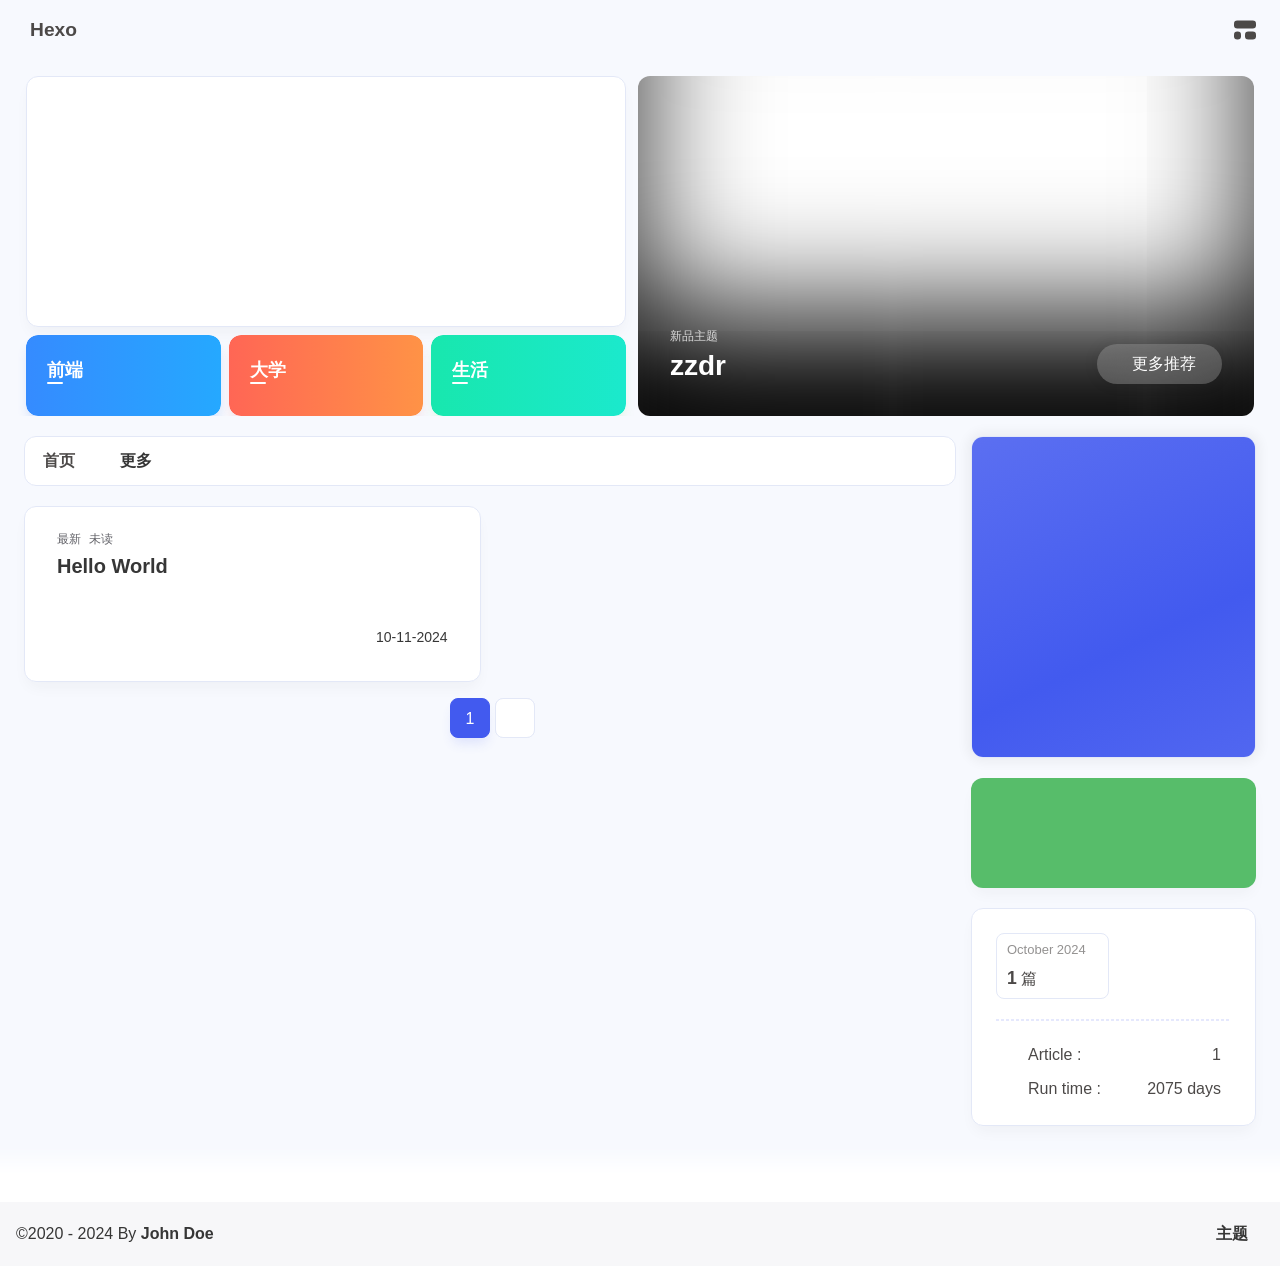
==== index.html @ f468b27a "Site updated: 2024-10-12 18:04:53" ====
<!DOCTYPE html><html lang="en" data-theme="light"><head><meta charset="UTF-8"><meta http-equiv="X-UA-Compatible" content="IE=edge"><meta name="viewport" content="width=device-width, initial-scale=1.0, user-scalable=no"><title>Hexo</title><meta name="author" content="John Doe"><meta name="copyright" content="John Doe"><meta name="format-detection" content="telephone=no"><meta name="theme-color" content="#f7f9fe"><meta name="mobile-web-app-capable" content="yes"><meta name="apple-touch-fullscreen" content="yes"><meta name="apple-mobile-web-app-title" content="Hexo"><meta name="application-name" content="Hexo"><meta name="apple-mobile-web-app-capable" content="yes"><meta name="apple-mobile-web-app-status-bar-style" content="#f7f9fe"><meta property="og:type" content="website"><meta property="og:title" content="Hexo"><meta property="og:url" content="http://example.com/index.html"><meta property="og:site_name" content="Hexo"><meta property="og:description"><meta property="og:locale" content="en"><meta property="og:image" content="https://bu.dusays.com/2023/04/27/64496e511b09c.jpg"><meta property="article:author" content="John Doe"><meta property="article:tag"><meta name="twitter:card" content="summary"><meta name="twitter:image" content="https://bu.dusays.com/2023/04/27/64496e511b09c.jpg"><meta name="description"><link rel="shortcut icon" href="/favicon.ico"><link rel="canonical" href="http://example.com/"><link rel="preconnect" href="//cdn.cbd.int"/><meta name="google-site-verification" content="xxx"/><meta name="baidu-site-verification" content="code-xxx"/><meta name="msvalidate.01" content="xxx"/><link rel="stylesheet" href="/css/index.css"><link rel="stylesheet" href="https://cdn.cbd.int/node-snackbar@0.1.16/dist/snackbar.min.css" media="print" onload="this.media='all'"><link rel="stylesheet" href="https://cdn.cbd.int/@fancyapps/ui@5.0.28/dist/fancybox/fancybox.css" media="print" onload="this.media='all'"><script>const GLOBAL_CONFIG = {
  linkPageTop: undefined,
  peoplecanvas: {"enable":true,"img":"https://upload-bbs.miyoushe.com/upload/2024/07/27/125766904/ba62475f396df9de3316a08ed9e65d86_5680958632268053399..png"},
  postHeadAiDescription: {"enable":true,"gptName":"AnZhiYu","mode":"local","switchBtn":false,"btnLink":"https://afdian.net/item/886a79d4db6711eda42a52540025c377","randomNum":3,"basicWordCount":1000,"key":"xxxx","Referer":"https://xx.xx/"},
  diytitle: {"enable":true,"leaveTitle":"w(ﾟДﾟ)w 不要走！再看看嘛！","backTitle":"♪(^∇^*)欢迎肥来！"},
  LA51: undefined,
  greetingBox: undefined,
  twikooEnvId: '',
  commentBarrageConfig:undefined,
  music_page_default: "nav_music",
  root: '/',
  preloader: {"source":3},
  friends_vue_info: undefined,
  navMusic: true,
  mainTone: undefined,
  authorStatus: undefined,
  algolia: undefined,
  localSearch: undefined,
  translate: {"defaultEncoding":2,"translateDelay":0,"msgToTraditionalChinese":"繁","msgToSimplifiedChinese":"简","rightMenuMsgToTraditionalChinese":"转为繁体","rightMenuMsgToSimplifiedChinese":"转为简体"},
  noticeOutdate: undefined,
  highlight: {"plugin":"highlight.js","highlightCopy":true,"highlightLang":true,"highlightHeightLimit":330},
  copy: {
    success: 'Copy successfully',
    error: 'Copy error',
    noSupport: 'The browser does not support'
  },
  relativeDate: {
    homepage: false,
    simplehomepage: true,
    post: false
  },
  runtime: 'days',
  date_suffix: {
    just: 'Just',
    min: 'minutes ago',
    hour: 'hours ago',
    day: 'days ago',
    month: 'months ago'
  },
  copyright: {"copy":true,"copyrightEbable":false,"limitCount":50,"languages":{"author":"Author: John Doe","link":"Link: ","source":"Source: Hexo","info":"Copyright is owned by the author. For commercial reprints, please contact the author for authorization. For non-commercial reprints, please indicate the source.","copySuccess":"Copy success, copy and reprint please mark the address of this article"}},
  lightbox: 'fancybox',
  Snackbar: {"chs_to_cht":"Traditional Chinese Activated Manually","cht_to_chs":"Simplified Chinese Activated Manually","day_to_night":"Dark Mode Activated Manually","night_to_day":"Light Mode Activated Manually","bgLight":"#425AEF","bgDark":"#1f1f1f","position":"top-center"},
  source: {
    justifiedGallery: {
      js: 'https://cdn.cbd.int/flickr-justified-gallery@2.1.2/dist/fjGallery.min.js',
      css: 'https://cdn.cbd.int/flickr-justified-gallery@2.1.2/dist/fjGallery.css'
    }
  },
  isPhotoFigcaption: false,
  islazyload: true,
  isAnchor: false,
  shortcutKey: undefined,
  autoDarkmode: true
}</script><script id="config-diff">var GLOBAL_CONFIG_SITE = {
  configTitle: 'Hexo',
  title: 'Hexo',
  postAI: '',
  pageFillDescription: '',
  isPost: false,
  isHome: true,
  isHighlightShrink: false,
  isToc: false,
  postUpdate: '2024-10-12 17:48:31',
  postMainColor: '',
}</script><noscript><style type="text/css">
  #nav {
    opacity: 1
  }
  .justified-gallery img {
    opacity: 1
  }

  #recent-posts time,
  #post-meta time {
    display: inline !important
  }
</style></noscript><script>(win=>{
      win.saveToLocal = {
        set: (key, value, ttl) => {
          if (ttl === 0) return
          const now = Date.now()
          const expiry = now + ttl * 86400000
          const item = {
            value,
            expiry
          }
          localStorage.setItem(key, JSON.stringify(item))
        },
      
        get: key => {
          const itemStr = localStorage.getItem(key)
      
          if (!itemStr) {
            return undefined
          }
          const item = JSON.parse(itemStr)
          const now = Date.now()
      
          if (now > item.expiry) {
            localStorage.removeItem(key)
            return undefined
          }
          return item.value
        }
      }
    
      win.getScript = (url, attr = {}) => new Promise((resolve, reject) => {
        const script = document.createElement('script')
        script.src = url
        script.async = true
        script.onerror = reject
        script.onload = script.onreadystatechange = function() {
          const loadState = this.readyState
          if (loadState && loadState !== 'loaded' && loadState !== 'complete') return
          script.onload = script.onreadystatechange = null
          resolve()
        }

        Object.keys(attr).forEach(key => {
          script.setAttribute(key, attr[key])
        })

        document.head.appendChild(script)
      })
    
      win.getCSS = (url, id = false) => new Promise((resolve, reject) => {
        const link = document.createElement('link')
        link.rel = 'stylesheet'
        link.href = url
        if (id) link.id = id
        link.onerror = reject
        link.onload = link.onreadystatechange = function() {
          const loadState = this.readyState
          if (loadState && loadState !== 'loaded' && loadState !== 'complete') return
          link.onload = link.onreadystatechange = null
          resolve()
        }
        document.head.appendChild(link)
      })
    
      win.activateDarkMode = () => {
        document.documentElement.setAttribute('data-theme', 'dark')
        if (document.querySelector('meta[name="theme-color"]') !== null) {
          document.querySelector('meta[name="theme-color"]').setAttribute('content', '#18171d')
        }
      }
      win.activateLightMode = () => {
        document.documentElement.setAttribute('data-theme', 'light')
        if (document.querySelector('meta[name="theme-color"]') !== null) {
          document.querySelector('meta[name="theme-color"]').setAttribute('content', '#f7f9fe')
        }
      }
      const t = saveToLocal.get('theme')
    
          const isDarkMode = window.matchMedia('(prefers-color-scheme: dark)').matches
          const isLightMode = window.matchMedia('(prefers-color-scheme: light)').matches
          const isNotSpecified = window.matchMedia('(prefers-color-scheme: no-preference)').matches
          const hasNoSupport = !isDarkMode && !isLightMode && !isNotSpecified

          if (t === undefined) {
            if (isLightMode) activateLightMode()
            else if (isDarkMode) activateDarkMode()
            else if (isNotSpecified || hasNoSupport) {
              const now = new Date()
              const hour = now.getHours()
              const isNight = hour <= 6 || hour >= 18
              isNight ? activateDarkMode() : activateLightMode()
            }
            window.matchMedia('(prefers-color-scheme: dark)').addListener(e => {
              if (saveToLocal.get('theme') === undefined) {
                e.matches ? activateDarkMode() : activateLightMode()
              }
            })
          } else if (t === 'light') activateLightMode()
          else activateDarkMode()
        
      const asideStatus = saveToLocal.get('aside-status')
      if (asideStatus !== undefined) {
        if (asideStatus === 'hide') {
          document.documentElement.classList.add('hide-aside')
        } else {
          document.documentElement.classList.remove('hide-aside')
        }
      }
    
      const detectApple = () => {
        if(/iPad|iPhone|iPod|Macintosh/.test(navigator.userAgent)){
          document.documentElement.classList.add('apple')
        }
      }
      detectApple()
    })(window)</script><meta name="generator" content="Hexo 7.3.0"></head><body data-type="anzhiyu"><div id="web_bg"></div><div id="an_music_bg"></div><div id="loading-box" onclick="document.getElementById(&quot;loading-box&quot;).classList.add(&quot;loaded&quot;)"><div class="loading-bg"><img class="loading-img nolazyload" alt="加载头像" src="https://npm.elemecdn.com/anzhiyu-blog-static@1.0.4/img/avatar.jpg"/><div class="loading-image-dot"></div></div></div><script>const preloader = {
  endLoading: () => {
    document.getElementById('loading-box').classList.add("loaded");
  },
  initLoading: () => {
    document.getElementById('loading-box').classList.remove("loaded")
  }
}
window.addEventListener('load',()=> { preloader.endLoading() })
setTimeout(function(){preloader.endLoading();},10000)

if (true) {
  document.addEventListener('pjax:send', () => { preloader.initLoading() })
  document.addEventListener('pjax:complete', () => { preloader.endLoading() })
}</script><link rel="stylesheet" href="https://cdn.cbd.int/anzhiyu-theme-static@1.1.10/progress_bar/progress_bar.css"/><script async="async" src="https://cdn.cbd.int/pace-js@1.2.4/pace.min.js" data-pace-options="{ &quot;restartOnRequestAfter&quot;:false,&quot;eventLag&quot;:false}"></script><div class="page" id="body-wrap"><header class="not-top-img" id="page-header"><nav id="nav"><div id="nav-group"><span id="blog_name"><a id="site-name" href="/" accesskey="h"><div class="title">Hexo</div><i class="anzhiyufont anzhiyu-icon-house-chimney"></i></a></span><div class="mask-name-container"><div id="name-container"><a id="page-name" href="javascript:anzhiyu.scrollToDest(0, 500)">PAGE_NAME</a></div></div><div id="menus"></div><div id="nav-right"><div class="nav-button" id="randomPost_button"><a class="site-page" onclick="toRandomPost()" title="随机前往一个文章" href="javascript:void(0);"><i class="anzhiyufont anzhiyu-icon-dice"></i></a></div><input id="center-console" type="checkbox"/><label class="widget" for="center-console" title="中控台" onclick="anzhiyu.switchConsole();"><i class="left"></i><i class="widget center"></i><i class="widget right"></i></label><div id="console"><div class="console-card-group-reward"><ul class="reward-all console-card"><li class="reward-item"><a href="https://npm.elemecdn.com/anzhiyu-blog@1.1.6/img/post/common/qrcode-weichat.png" target="_blank"><img class="post-qr-code-img" alt="微信" src= "[data-uri]" onerror="this.onerror=null,this.src=&quot;/img/404.jpg&quot;" data-lazy-src="https://npm.elemecdn.com/anzhiyu-blog@1.1.6/img/post/common/qrcode-weichat.png"/></a><div class="post-qr-code-desc">微信</div></li><li class="reward-item"><a href="https://npm.elemecdn.com/anzhiyu-blog@1.1.6/img/post/common/qrcode-alipay.png" target="_blank"><img class="post-qr-code-img" alt="支付宝" src= "[data-uri]" onerror="this.onerror=null,this.src=&quot;/img/404.jpg&quot;" data-lazy-src="https://npm.elemecdn.com/anzhiyu-blog@1.1.6/img/post/common/qrcode-alipay.png"/></a><div class="post-qr-code-desc">支付宝</div></li></ul></div><div class="console-card-group"><div class="console-card-group-left"><div class="console-card" id="card-newest-comments"><div class="card-content"><div class="author-content-item-tips">互动</div><span class="author-content-item-title"> Newest Comments</span></div><div class="aside-list"><span>loading...</span></div></div></div><div class="console-card-group-right"><div class="console-card tags"><div class="card-content"><div class="author-content-item-tips">兴趣点</div><span class="author-content-item-title">寻找你感兴趣的领域</span></div></div><div class="console-card history"><div class="item-headline"><i class="anzhiyufont anzhiyu-icon-box-archiv"></i><span>文章</span></div><div class="card-archives"><div class="item-headline"><i class="anzhiyufont anzhiyu-icon-archive"></i><span>Archives</span></div><ul class="card-archive-list"><li class="card-archive-list-item"><a class="card-archive-list-link" href="/archives/2024/10/"><span class="card-archive-list-date">October 2024</span><div class="card-archive-list-count-group"><span class="card-archive-list-count">1</span><span>篇</span></div></a></li></ul></div><hr/></div></div></div><div class="button-group"><div class="console-btn-item"><a class="darkmode_switchbutton" title="显示模式切换" href="javascript:void(0);"><i class="anzhiyufont anzhiyu-icon-moon"></i></a></div><div class="console-btn-item" id="consoleHideAside" onclick="anzhiyu.hideAsideBtn()" title="边栏显示控制"><a class="asideSwitch"><i class="anzhiyufont anzhiyu-icon-arrows-left-right"></i></a></div><div class="console-btn-item" id="consoleMusic" onclick="anzhiyu.musicToggle()" title="音乐开关"><a class="music-switch"><i class="anzhiyufont anzhiyu-icon-music"></i></a></div></div><div class="console-mask" onclick="anzhiyu.hideConsole()" href="javascript:void(0);"></div></div><div class="nav-button" id="nav-totop"><a class="totopbtn" href="javascript:void(0);"><i class="anzhiyufont anzhiyu-icon-arrow-up"></i><span id="percent" onclick="anzhiyu.scrollToDest(0,500)">0</span></a></div><div id="toggle-menu"><a class="site-page" href="javascript:void(0);" title="切换"><i class="anzhiyufont anzhiyu-icon-bars"></i></a></div></div></div></nav></header><main id="blog-container"><div id="home_top"><div class="swiper_container_card" style="height: auto;width: 100%"><div id="bannerGroup"><div id="random-banner"><canvas id="peoplecanvas"></canvas><a id="random-hover" href="javascript:toRandomPost()"><i class="anzhiyufont anzhiyu-icon-paper-plane"></i><div class="bannerText">随便逛逛<i class="anzhiyufont anzhiyu-icon-arrow-right"></i></div></a></div><div class="categoryGroup"><div class="categoryItem" style="box-shadow:var(--anzhiyu-shadow-blue)"><a class="categoryButton blue" href="/categories/%E5%89%8D%E7%AB%AF%E5%BC%80%E5%8F%91/"><span class="categoryButtonText">前端</span><i class="anzhiyufont anzhiyu-icon-dove"></i></a></div><div class="categoryItem" style="box-shadow:var(--anzhiyu-shadow-red)"><a class="categoryButton red" href="/categories/%E5%A4%A7%E5%AD%A6%E7%94%9F%E6%B6%AF/"><span class="categoryButtonText">大学</span><i class="anzhiyufont anzhiyu-icon-fire"></i></a></div><div class="categoryItem" style="box-shadow:var(--anzhiyu-shadow-green)"><a class="categoryButton green" href="/categories/%E7%94%9F%E6%B4%BB%E6%97%A5%E5%B8%B8/"><span class="categoryButtonText">生活</span><i class="anzhiyufont anzhiyu-icon-book"></i></a></div></div></div><div class="topGroup"><div class="recent-post-item" onclick="pjax.loadUrl(&quot;/2024/10/11/hello-world/&quot;)"><div class="post_cover left_radius"><a href="2024/10/11/hello-world/" title="Hello World"><span class="recent-post-top-text">荐</span><img class="post_bg" onerror="this.onerror=null;this.src='/img/404.jpg'" alt="cover"></a></div><div class="recent-post-info"><a class="article-title" href="2024/10/11/hello-world/" title="Hello World">Hello World</a></div></div><a class="todayCard" id="todayCard" target="_blank" rel="noopener" href="https://docs.anheyu.com/" style="z-index: 1;"><div class="todayCard-info"><div class="todayCard-tips">新品主题</div><div class="todayCard-title">zzdr</div></div><img class="todayCard-cover" src= "[data-uri]" onerror="this.onerror=null,this.src=&quot;/img/404.jpg&quot;" data-lazy-src="https://bu.dusays.com/2023/05/13/645fa3cf90d70.webp" onerror="this.onerror=null;this.src='/img/404.jpg'" alt="封面"><div class="banner-button-group"><div class="banner-button" onclick="event.stopPropagation();event.preventDefault();anzhiyu.hideTodayCard();"><i class="anzhiyufont anzhiyu-icon-arrow-circle-right"></i><span class="banner-button-text">更多推荐</span></div></div></a></div><link rel="stylesheet"></div></div><div class="layout" id="content-inner"><div class="recent-posts" id="recent-posts"><div id="categoryBar"><div class="category-bar" id="category-bar"><div id="catalog-bar"><div id="catalog-list"><div class="catalog-list-item" id="首页"><a href="/">首页</a></div></div><div class="category-bar-next" id="category-bar-next" onclick="anzhiyu.scrollCategoryBarToRight()"><i class="anzhiyufont anzhiyu-icon-angle-double-right"></i></div><a class="catalog-more" href="/categories/">更多</a></div></div></div><div class="recent-post-item lastestpost-item" onclick="pjax.loadUrl('/2024/10/11/hello-world/')"><div class="recent-post-info"><div class="recent-post-info-top"><div class="recent-post-info-top-tips"><span class="newPost">最新</span><a class="unvisited-post" href="/2024/10/11/hello-world/" title="Hello World">未读</a></div><a class="article-title" href="/2024/10/11/hello-world/" title="Hello World">Hello World</a></div><div class="article-meta-wrap"><span class="post-meta-date"><i class="anzhiyufont anzhiyu-icon-calendar-days" style="font-size: 15px; display:none"></i><span class="article-meta-label">Created</span><time datetime="2024-10-11T10:51:08.405Z" title="Created 2024-10-11 18:51:08" time="2024-10-11 18:51:08">2024-10-11</time><time class="time_hidden" datetime="2024-10-11T10:51:08.405Z" title="Updated 2024-10-11 18:51:08" time="2024-10-11 18:51:08">2024-10-11</time></span></div><div class="content">Welcome to Hexo! This is your very first post. Check documentation for more info. If you get any problems when using Hexo, you can find the answer in troubleshooting or you can ask me on GitHub.
Quick StartCreate a new post1$ hexo new &quot;My New Post&quot;

More info: Writing
Run server1$ hexo server

More info: Server
Generate static files1$ hexo generate

More info: Generating
Deploy to remote sites1$ hexo deploy

More info: Deployment
</div></div></div><nav id="pagination"><div class="pagination"><span class="page-number current">1</span><div class="toPageGroup"><input id="toPageText" oninput="value=value.replace(/[^0-9]/g,'')" maxlength="3" onkeyup="this.value=this.value.replace(/[^u4e00-u9fa5w]/g,'')" aria-label="toPage"><a id="toPageButton" onclick="anzhiyu.toPage()"><i class="anzhiyufont anzhiyu-icon-angles-right" style="font-weight: inherit; font-size: 1rem;"></i></a></div></div></nav></div><div class="aside-content" id="aside-content"><div class="card-widget card-info"><div class="card-content"><div class="author-info-avatar"><img class="avatar-img" src= "[data-uri]" onerror="this.onerror=null,this.src=&quot;/img/404.jpg&quot;" data-lazy-src="https://bu.dusays.com/2023/04/27/64496e511b09c.jpg" onerror="this.onerror=null;this.src='/img/friend_404.gif'" alt="avatar"/></div><div class="author-info__description"></div></div></div><div class="card-widget anzhiyu-right-widget" id="card-wechat" onclick="null"><div id="flip-wrapper"><div id="flip-content"><div class="face" style="background: url(https://bu.dusays.com/2023/01/13/63c02edf44033.png) center center / 100% no-repeat"></div><div class="back face" style="background: url(https://bu.dusays.com/2023/05/13/645fa415e8694.png) center center / 100% no-repeat"></div></div></div></div><div class="sticky_layout"><div class="card-widget"><div class="card-archives"><div class="item-headline"><i class="anzhiyufont anzhiyu-icon-archive"></i><span>Archives</span></div><ul class="card-archive-list"><li class="card-archive-list-item"><a class="card-archive-list-link" href="/archives/2024/10/"><span class="card-archive-list-date">October 2024</span><div class="card-archive-list-count-group"><span class="card-archive-list-count">1</span><span>篇</span></div></a></li></ul></div><hr/><div class="card-webinfo"><div class="item-headline"><i class="anzhiyufont anzhiyu-icon-chart-line"></i><span>Info</span></div><div class="webinfo"><div class="webinfo-item"><div class="webinfo-item-title"><i class="anzhiyufont anzhiyu-icon-file-lines"></i><div class="item-name">Article :</div></div><div class="item-count">1</div></div><div class="webinfo-item"><div class="webinfo-item-title"><i class="anzhiyufont anzhiyu-icon-stopwatch"></i><div class="item-name">Run time :</div></div><div class="item-count" id="runtimeshow" data-publishDate="2021-03-31T16:00:00.000Z"><i class="anzhiyufont anzhiyu-icon-spinner anzhiyu-spin"></i></div></div></div></div></div></div></div></div></main><footer id="footer"><div id="footer-wrap"></div><div id="footer-bar"><div class="footer-bar-links"><div class="footer-bar-left"><div id="footer-bar-tips"><div class="copyright">&copy;2020 - 2024 By <a class="footer-bar-link" href="/" title="John Doe" target="_blank">John Doe</a></div></div><div id="footer-type-tips"></div></div><div class="footer-bar-right"><a class="footer-bar-link" target="_blank" rel="noopener" href="https://github.com/anzhiyu-c/hexo-theme-anzhiyu" title="主题">主题</a></div></div></div></footer></div><div id="sidebar"><div id="menu-mask"></div><div id="sidebar-menus"><div class="sidebar-site-data site-data is-center"><a href="/archives/" title="archive"><div class="headline">Articles</div><div class="length-num">1</div></a><a href="/tags/" title="tag"><div class="headline">Tags</div><div class="length-num">0</div></a><a href="/categories/" title="category"><div class="headline">Categories</div><div class="length-num">0</div></a></div><span class="sidebar-menu-item-title">Function</span><div class="sidebar-menu-item"><a class="darkmode_switchbutton menu-child" href="javascript:void(0);" title="Display Mode"><i class="anzhiyufont anzhiyu-icon-circle-half-stroke"></i><span>Display Mode</span></a></div><div class="back-menu-list-groups"><div class="back-menu-list-group"><div class="back-menu-list-title">网页</div><div class="back-menu-list"><a class="back-menu-item" target="_blank" rel="noopener" href="https://blog.anheyu.com/" title="博客"><img class="back-menu-item-icon" src= "[data-uri]" onerror="this.onerror=null,this.src=&quot;/img/404.jpg&quot;" data-lazy-src="/img/favicon.ico" alt="博客"/><span class="back-menu-item-text">博客</span></a></div></div><div class="back-menu-list-group"><div class="back-menu-list-title">项目</div><div class="back-menu-list"><a class="back-menu-item" target="_blank" rel="noopener" href="https://image.anheyu.com/" title="安知鱼图床"><img class="back-menu-item-icon" src= "[data-uri]" onerror="this.onerror=null,this.src=&quot;/img/404.jpg&quot;" data-lazy-src="https://image.anheyu.com/favicon.ico" alt="安知鱼图床"/><span class="back-menu-item-text">安知鱼图床</span></a></div></div></div><span class="sidebar-menu-item-title">标签</span></div></div><div id="rightside"><div id="rightside-config-hide"><button id="translateLink" type="button" title="Switch Between Traditional Chinese And Simplified Chinese">繁</button><button id="darkmode" type="button" title="Switch Between Light And Dark Mode"><i class="anzhiyufont anzhiyu-icon-circle-half-stroke"></i></button><button id="hide-aside-btn" type="button" title="Toggle between single-column and double-column"><i class="anzhiyufont anzhiyu-icon-arrows-left-right"></i></button></div><div id="rightside-config-show"><button id="rightside-config" type="button" title="Setting"><i class="anzhiyufont anzhiyu-icon-gear"></i></button><button id="go-up" type="button" title="Back To Top"><i class="anzhiyufont anzhiyu-icon-arrow-up"></i></button></div></div><div id="nav-music"><a id="nav-music-hoverTips" onclick="anzhiyu.musicToggle()" accesskey="m">播放音乐</a><div id="console-music-bg"></div><meting-js id="8152976493" server="netease" type="playlist" mutex="true" preload="none" theme="var(--anzhiyu-main)" data-lrctype="0" order="random" volume="0.7"></meting-js></div><div id="rightMenu"><div class="rightMenu-group rightMenu-small"><div class="rightMenu-item" id="menu-backward"><i class="anzhiyufont anzhiyu-icon-arrow-left"></i></div><div class="rightMenu-item" id="menu-forward"><i class="anzhiyufont anzhiyu-icon-arrow-right"></i></div><div class="rightMenu-item" id="menu-refresh"><i class="anzhiyufont anzhiyu-icon-arrow-rotate-right" style="font-size: 1rem;"></i></div><div class="rightMenu-item" id="menu-top"><i class="anzhiyufont anzhiyu-icon-arrow-up"></i></div></div><div class="rightMenu-group rightMenu-line rightMenuPlugin"><div class="rightMenu-item" id="menu-copytext"><i class="anzhiyufont anzhiyu-icon-copy"></i><span>复制选中文本</span></div><div class="rightMenu-item" id="menu-pastetext"><i class="anzhiyufont anzhiyu-icon-paste"></i><span>粘贴文本</span></div><a class="rightMenu-item" id="menu-commenttext"><i class="anzhiyufont anzhiyu-icon-comment-medical"></i><span>引用到评论</span></a><div class="rightMenu-item" id="menu-newwindow"><i class="anzhiyufont anzhiyu-icon-window-restore"></i><span>新窗口打开</span></div><div class="rightMenu-item" id="menu-copylink"><i class="anzhiyufont anzhiyu-icon-link"></i><span>复制链接地址</span></div><div class="rightMenu-item" id="menu-copyimg"><i class="anzhiyufont anzhiyu-icon-images"></i><span>复制此图片</span></div><div class="rightMenu-item" id="menu-downloadimg"><i class="anzhiyufont anzhiyu-icon-download"></i><span>下载此图片</span></div><div class="rightMenu-item" id="menu-newwindowimg"><i class="anzhiyufont anzhiyu-icon-window-restore"></i><span>新窗口打开图片</span></div><div class="rightMenu-item" id="menu-search"><i class="anzhiyufont anzhiyu-icon-magnifying-glass"></i><span>站内搜索</span></div><div class="rightMenu-item" id="menu-searchBaidu"><i class="anzhiyufont anzhiyu-icon-magnifying-glass"></i><span>百度搜索</span></div><div class="rightMenu-item" id="menu-music-toggle"><i class="anzhiyufont anzhiyu-icon-play"></i><span>播放音乐</span></div><div class="rightMenu-item" id="menu-music-back"><i class="anzhiyufont anzhiyu-icon-backward"></i><span>切换到上一首</span></div><div class="rightMenu-item" id="menu-music-forward"><i class="anzhiyufont anzhiyu-icon-forward"></i><span>切换到下一首</span></div><div class="rightMenu-item" id="menu-music-playlist" onclick="window.open(&quot;https://y.qq.com/n/ryqq/playlist/8802438608&quot;, &quot;_blank&quot;);" style="display: none;"><i class="anzhiyufont anzhiyu-icon-radio"></i><span>查看所有歌曲</span></div><div class="rightMenu-item" id="menu-music-copyMusicName"><i class="anzhiyufont anzhiyu-icon-copy"></i><span>复制歌名</span></div></div><div class="rightMenu-group rightMenu-line rightMenuOther"><a class="rightMenu-item menu-link" id="menu-randomPost"><i class="anzhiyufont anzhiyu-icon-shuffle"></i><span>随便逛逛</span></a><a class="rightMenu-item menu-link" href="/categories/"><i class="anzhiyufont anzhiyu-icon-cube"></i><span>博客分类</span></a><a class="rightMenu-item menu-link" href="/tags/"><i class="anzhiyufont anzhiyu-icon-tags"></i><span>文章标签</span></a></div><div class="rightMenu-group rightMenu-line rightMenuOther"><a class="rightMenu-item" id="menu-copy" href="javascript:void(0);"><i class="anzhiyufont anzhiyu-icon-copy"></i><span>复制地址</span></a><a class="rightMenu-item" id="menu-commentBarrage" href="javascript:void(0);"><i class="anzhiyufont anzhiyu-icon-message"></i><span class="menu-commentBarrage-text">关闭热评</span></a><a class="rightMenu-item" id="menu-darkmode" href="javascript:void(0);"><i class="anzhiyufont anzhiyu-icon-circle-half-stroke"></i><span class="menu-darkmode-text">深色模式</span></a><a class="rightMenu-item" id="menu-translate" href="javascript:void(0);"><i class="anzhiyufont anzhiyu-icon-language"></i><span>轉為繁體</span></a></div></div><div id="rightmenu-mask"></div><div><script src="/js/utils.js"></script><script src="/js/main.js"></script><script src="/js/tw_cn.js"></script><script src="https://cdn.cbd.int/@fancyapps/ui@5.0.28/dist/fancybox/fancybox.umd.js"></script><script src="https://cdn.cbd.int/instant.page@5.2.0/instantpage.js" type="module"></script><script src="https://cdn.cbd.int/vanilla-lazyload@17.8.5/dist/lazyload.iife.min.js"></script><script src="https://cdn.cbd.int/node-snackbar@0.1.16/dist/snackbar.min.js"></script><canvas id="universe"></canvas><script async src="https://npm.elemecdn.com/anzhiyu-theme-static@1.0.0/dark/dark.js"></script><script>// 消除控制台打印
var HoldLog = console.log;
console.log = function () {};
let now1 = new Date();
queueMicrotask(() => {
  const Log = function () {
    HoldLog.apply(console, arguments);
  }; //在恢复前输出日志
  const grt = new Date("04/01/2021 00:00:00"); //此处修改你的建站时间或者网站上线时间
  now1.setTime(now1.getTime() + 250);
  const days = (now1 - grt) / 1000 / 60 / 60 / 24;
  const dnum = Math.floor(days);
  const ascll = [
    `欢迎使用安知鱼!`,
    `生活明朗, 万物可爱`,
    `
        
       █████╗ ███╗   ██╗███████╗██╗  ██╗██╗██╗   ██╗██╗   ██╗
      ██╔══██╗████╗  ██║╚══███╔╝██║  ██║██║╚██╗ ██╔╝██║   ██║
      ███████║██╔██╗ ██║  ███╔╝ ███████║██║ ╚████╔╝ ██║   ██║
      ██╔══██║██║╚██╗██║ ███╔╝  ██╔══██║██║  ╚██╔╝  ██║   ██║
      ██║  ██║██║ ╚████║███████╗██║  ██║██║   ██║   ╚██████╔╝
      ╚═╝  ╚═╝╚═╝  ╚═══╝╚══════╝╚═╝  ╚═╝╚═╝   ╚═╝    ╚═════╝
        
        `,
    "已上线",
    dnum,
    "天",
    "©2020 By 安知鱼 V1.6.14",
  ];
  const ascll2 = [`NCC2-036`, `调用前置摄像头拍照成功，识别为【小笨蛋】.`, `Photo captured: `, `🤪`];

  setTimeout(
    Log.bind(
      console,
      `\n%c${ascll[0]} %c ${ascll[1]} %c ${ascll[2]} %c${ascll[3]}%c ${ascll[4]}%c ${ascll[5]}\n\n%c ${ascll[6]}\n`,
      "color:#425AEF",
      "",
      "color:#425AEF",
      "color:#425AEF",
      "",
      "color:#425AEF",
      ""
    )
  );
  setTimeout(
    Log.bind(
      console,
      `%c ${ascll2[0]} %c ${ascll2[1]} %c \n${ascll2[2]} %c\n${ascll2[3]}\n`,
      "color:white; background-color:#4fd953",
      "",
      "",
      'background:url("https://npm.elemecdn.com/anzhiyu-blog@1.1.6/img/post/common/tinggge.gif") no-repeat;font-size:450%'
    )
  );

  setTimeout(Log.bind(console, "%c WELCOME %c 你好，小笨蛋.", "color:white; background-color:#4f90d9", ""));

  setTimeout(
    console.warn.bind(
      console,
      "%c ⚡ Powered by 安知鱼 %c 你正在访问 John Doe 的博客.",
      "color:white; background-color:#f0ad4e",
      ""
    )
  );

  setTimeout(Log.bind(console, "%c W23-12 %c 你已打开控制台.", "color:white; background-color:#4f90d9", ""));

  setTimeout(
    console.warn.bind(console, "%c S013-782 %c 你现在正处于监控中.", "color:white; background-color:#d9534f", "")
  );
});</script><script async src="/anzhiyu/random.js"></script><div class="js-pjax"><script>if (typeof gsap === "object") {
  getScript("/js/anzhiyu/people.js", {defer:true})
} else {
  getScript("https://cdn.cbd.int/anzhiyu-theme-static@1.0.0/gsap/gsap.min.js").then(()=>{
    getScript("/js/anzhiyu/people.js", {defer:true})
  });
}</script><input type="hidden" name="page-type" id="page-type" value="anzhiyu"></div><script>var visitorMail = "";
</script><script async data-pjax src="https://cdn.cbd.int/anzhiyu-theme-static@1.0.0/waterfall/waterfall.js"></script><script src="https://lf3-cdn-tos.bytecdntp.com/cdn/expire-1-M/qrcodejs/1.0.0/qrcode.min.js"></script><link rel="stylesheet" href="https://cdn.cbd.int/anzhiyu-theme-static@1.1.9/icon/ali_iconfont_css.css"><link rel="stylesheet" href="https://cdn.cbd.int/anzhiyu-theme-static@1.0.0/aplayer/APlayer.min.css" media="print" onload="this.media='all'"><script src="https://cdn.cbd.int/anzhiyu-blog-static@1.0.1/js/APlayer.min.js"></script><script src="https://cdn.cbd.int/hexo-anzhiyu-music@1.0.1/assets/js/Meting2.min.js"></script><script src="https://cdn.cbd.int/pjax@0.2.8/pjax.min.js"></script><script>let pjaxSelectors = ["head > title","#config-diff","#body-wrap","#rightside-config-hide","#rightside-config-show",".js-pjax"]
var pjax = new Pjax({
  elements: 'a:not([target="_blank"])',
  selectors: pjaxSelectors,
  cacheBust: false,
  analytics: false,
  scrollRestoration: false
})

document.addEventListener('pjax:send', function () {
  // removeEventListener scroll 
  anzhiyu.removeGlobalFnEvent('pjax')
  anzhiyu.removeGlobalFnEvent('themeChange')

  document.getElementById('rightside').classList.remove('rightside-show')
  
  if (window.aplayers) {
    for (let i = 0; i < window.aplayers.length; i++) {
      if (!window.aplayers[i].options.fixed) {
        window.aplayers[i].destroy()
      }
    }
  }

  typeof typed === 'object' && typed.destroy()

  //reset readmode
  const $bodyClassList = document.body.classList
  $bodyClassList.contains('read-mode') && $bodyClassList.remove('read-mode')
})

document.addEventListener('pjax:complete', function () {
  window.refreshFn()

  document.querySelectorAll('script[data-pjax]').forEach(item => {
    const newScript = document.createElement('script')
    const content = item.text || item.textContent || item.innerHTML || ""
    Array.from(item.attributes).forEach(attr => newScript.setAttribute(attr.name, attr.value))
    newScript.appendChild(document.createTextNode(content))
    item.parentNode.replaceChild(newScript, item)
  })

  GLOBAL_CONFIG.islazyload && window.lazyLoadInstance.update()

  typeof panguInit === 'function' && panguInit()

  // google analytics
  typeof gtag === 'function' && gtag('config', '', {'page_path': window.location.pathname});

  // baidu analytics
  typeof _hmt === 'object' && _hmt.push(['_trackPageview',window.location.pathname]);

  typeof loadMeting === 'function' && document.getElementsByClassName('aplayer').length && loadMeting()

  // prismjs
  typeof Prism === 'object' && Prism.highlightAll()
})

document.addEventListener('pjax:error', e => {
  if (e.request.status === 404) {
    pjax.loadUrl('/404.html')
  }
})</script><script charset="UTF-8" src="https://cdn.cbd.int/anzhiyu-theme-static@1.1.5/accesskey/accesskey.js"></script></div><div id="popup-window"><div class="popup-window-title">通知</div><div class="popup-window-divider"></div><div class="popup-window-content"><div class="popup-tip">你好呀</div><div class="popup-link"><i class="anzhiyufont anzhiyu-icon-arrow-circle-right"></i></div></div></div></body></html>
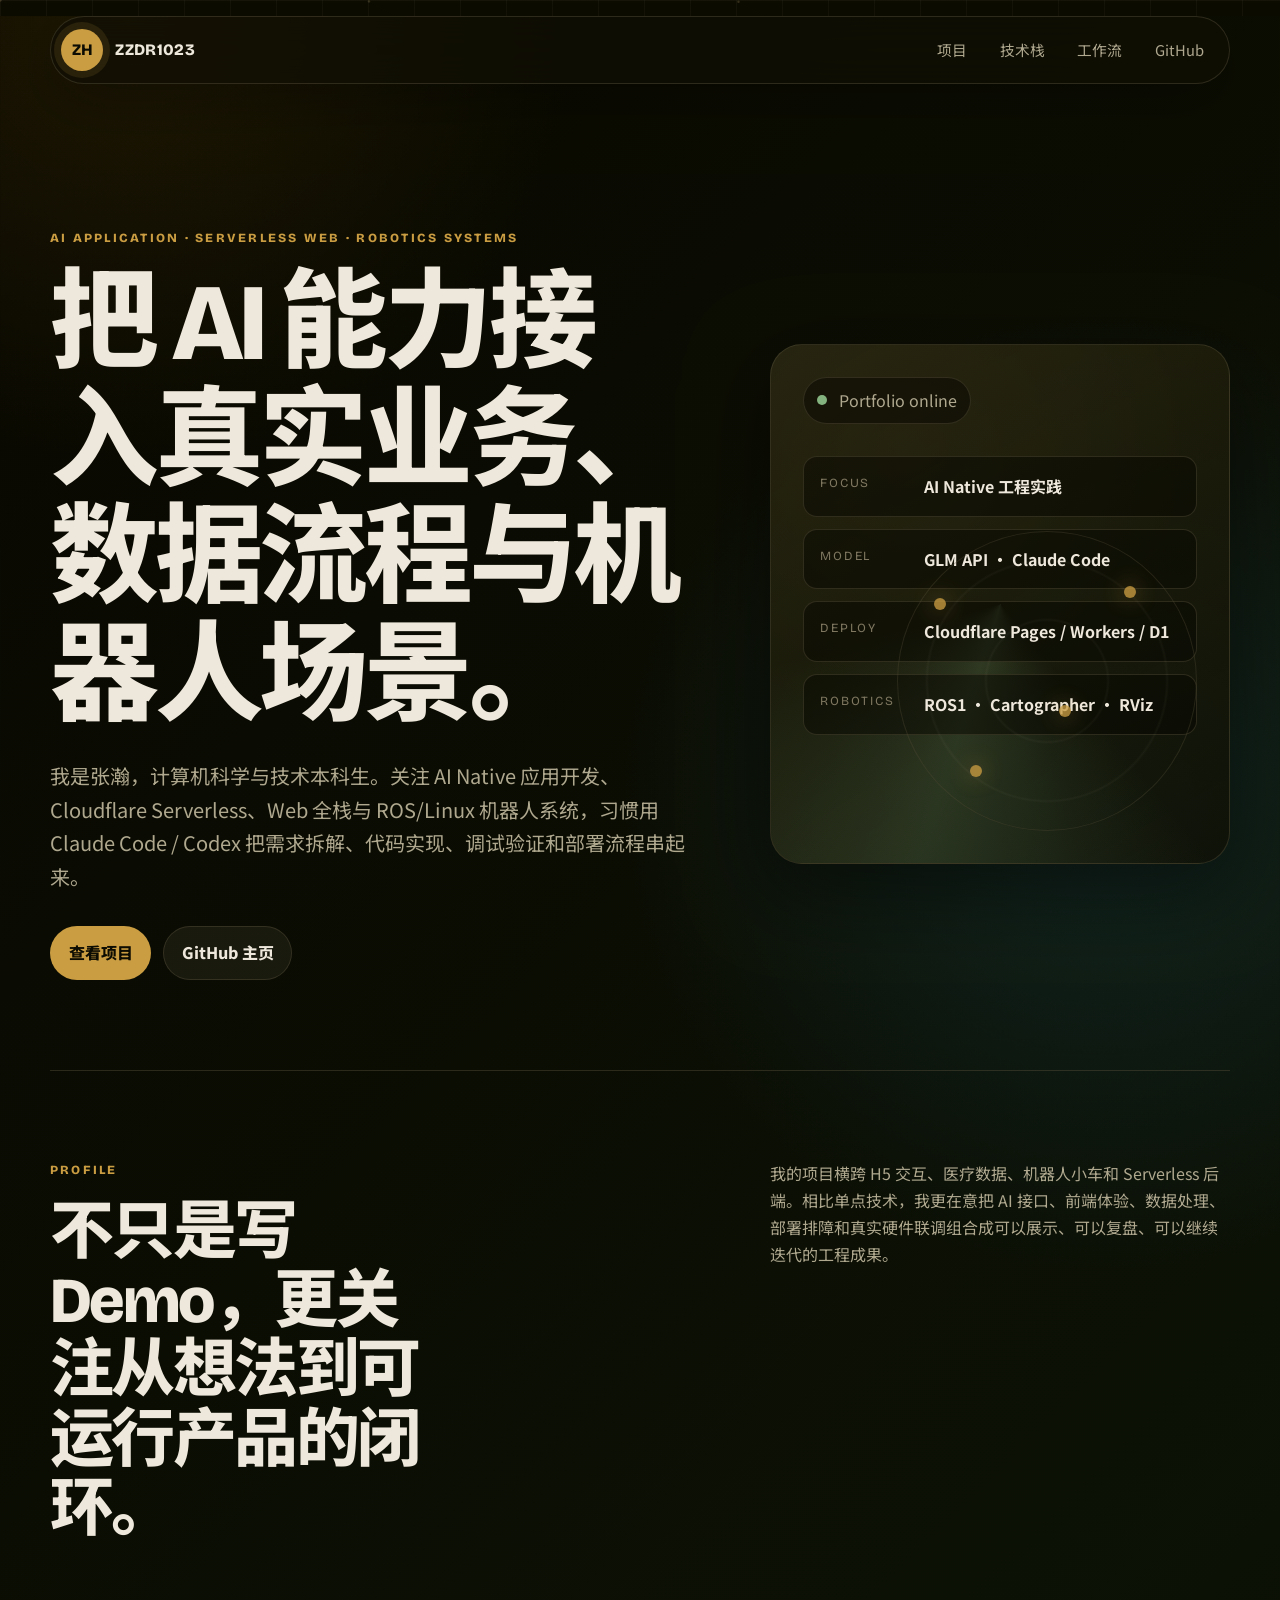
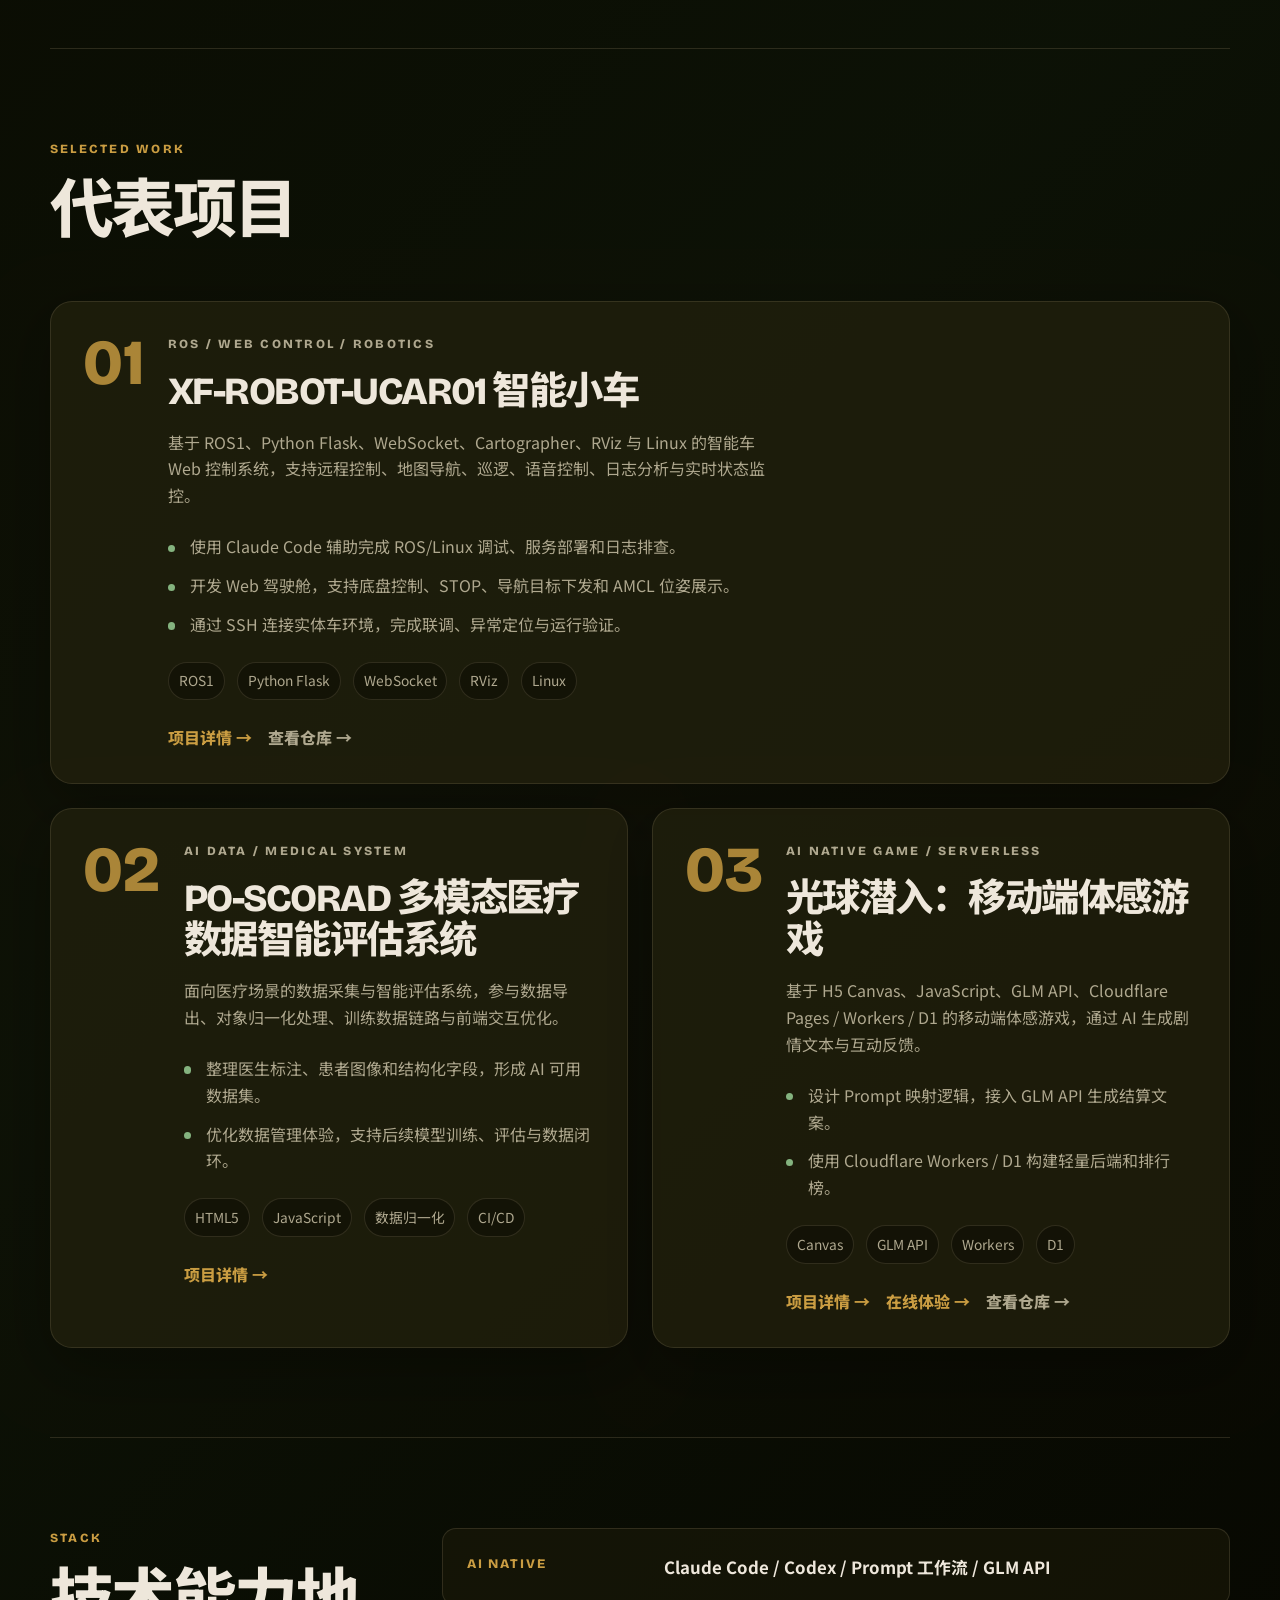
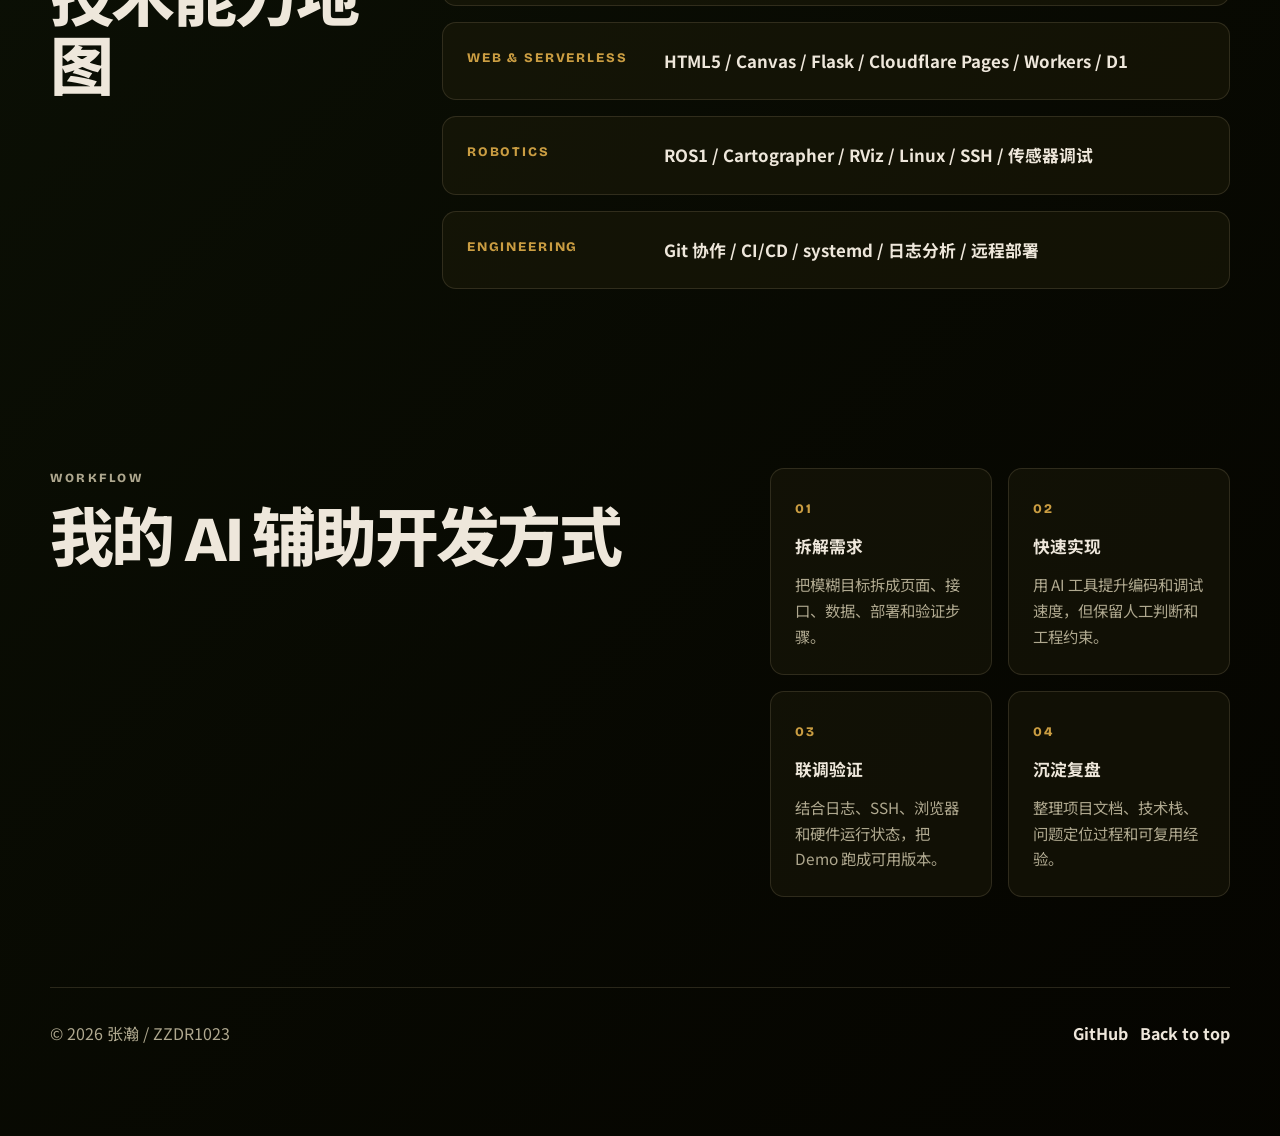
==== commit 5df450dc: "feat: redesign AI portfolio site Co-Authored-By: Claude Opus 4.8 <noreply@anthropic.com>" ====
--- a/index.html
+++ b/index.html
@@ -1,360 +1,263 @@
-<!DOCTYPE html><html lang="en" data-theme="light"><head><meta charset="UTF-8"><meta http-equiv="X-UA-Compatible" content="IE=edge"><meta name="viewport" content="width=device-width, initial-scale=1.0, user-scalable=no"><title>Hexo</title><meta name="author" content="John Doe"><meta name="copyright" content="John Doe"><meta name="format-detection" content="telephone=no"><meta name="theme-color" content="#f7f9fe"><meta name="mobile-web-app-capable" content="yes"><meta name="apple-touch-fullscreen" content="yes"><meta name="apple-mobile-web-app-title" content="Hexo"><meta name="application-name" content="Hexo"><meta name="apple-mobile-web-app-capable" content="yes"><meta name="apple-mobile-web-app-status-bar-style" content="#f7f9fe"><meta property="og:type" content="website"><meta property="og:title" content="Hexo"><meta property="og:url" content="http://example.com/index.html"><meta property="og:site_name" content="Hexo"><meta property="og:description"><meta property="og:locale" content="en"><meta property="og:image" content="https://bu.dusays.com/2023/04/27/64496e511b09c.jpg"><meta property="article:author" content="John Doe"><meta property="article:tag"><meta name="twitter:card" content="summary"><meta name="twitter:image" content="https://bu.dusays.com/2023/04/27/64496e511b09c.jpg"><meta name="description"><link rel="shortcut icon" href="/favicon.ico"><link rel="canonical" href="http://example.com/"><link rel="preconnect" href="//cdn.cbd.int"/><meta name="google-site-verification" content="xxx"/><meta name="baidu-site-verification" content="code-xxx"/><meta name="msvalidate.01" content="xxx"/><link rel="stylesheet" href="/css/index.css"><link rel="stylesheet" href="https://cdn.cbd.int/node-snackbar@0.1.16/dist/snackbar.min.css" media="print" onload="this.media='all'"><link rel="stylesheet" href="https://cdn.cbd.int/@fancyapps/ui@5.0.28/dist/fancybox/fancybox.css" media="print" onload="this.media='all'"><script>const GLOBAL_CONFIG = {
-  linkPageTop: undefined,
-  peoplecanvas: {"enable":true,"img":"https://upload-bbs.miyoushe.com/upload/2024/07/27/125766904/ba62475f396df9de3316a08ed9e65d86_5680958632268053399..png"},
-  postHeadAiDescription: {"enable":true,"gptName":"AnZhiYu","mode":"local","switchBtn":false,"btnLink":"https://afdian.net/item/886a79d4db6711eda42a52540025c377","randomNum":3,"basicWordCount":1000,"key":"xxxx","Referer":"https://xx.xx/"},
-  diytitle: {"enable":true,"leaveTitle":"w(ﾟДﾟ)w 不要走！再看看嘛！","backTitle":"♪(^∇^*)欢迎肥来！"},
-  LA51: undefined,
-  greetingBox: undefined,
-  twikooEnvId: '',
-  commentBarrageConfig:undefined,
-  music_page_default: "nav_music",
-  root: '/',
-  preloader: {"source":3},
-  friends_vue_info: undefined,
-  navMusic: true,
-  mainTone: undefined,
-  authorStatus: undefined,
-  algolia: undefined,
-  localSearch: undefined,
-  translate: {"defaultEncoding":2,"translateDelay":0,"msgToTraditionalChinese":"繁","msgToSimplifiedChinese":"简","rightMenuMsgToTraditionalChinese":"转为繁体","rightMenuMsgToSimplifiedChinese":"转为简体"},
-  noticeOutdate: undefined,
-  highlight: {"plugin":"highlight.js","highlightCopy":true,"highlightLang":true,"highlightHeightLimit":330},
-  copy: {
-    success: 'Copy successfully',
-    error: 'Copy error',
-    noSupport: 'The browser does not support'
-  },
-  relativeDate: {
-    homepage: false,
-    simplehomepage: true,
-    post: false
-  },
-  runtime: 'days',
-  date_suffix: {
-    just: 'Just',
-    min: 'minutes ago',
-    hour: 'hours ago',
-    day: 'days ago',
-    month: 'months ago'
-  },
-  copyright: {"copy":true,"copyrightEbable":false,"limitCount":50,"languages":{"author":"Author: John Doe","link":"Link: ","source":"Source: Hexo","info":"Copyright is owned by the author. For commercial reprints, please contact the author for authorization. For non-commercial reprints, please indicate the source.","copySuccess":"Copy success, copy and reprint please mark the address of this article"}},
-  lightbox: 'fancybox',
-  Snackbar: {"chs_to_cht":"Traditional Chinese Activated Manually","cht_to_chs":"Simplified Chinese Activated Manually","day_to_night":"Dark Mode Activated Manually","night_to_day":"Light Mode Activated Manually","bgLight":"#425AEF","bgDark":"#1f1f1f","position":"top-center"},
-  source: {
-    justifiedGallery: {
-      js: 'https://cdn.cbd.int/flickr-justified-gallery@2.1.2/dist/fjGallery.min.js',
-      css: 'https://cdn.cbd.int/flickr-justified-gallery@2.1.2/dist/fjGallery.css'
+<!DOCTYPE html>
+<html lang="zh-CN">
+<head>
+  <meta charset="UTF-8">
+  <meta name="viewport" content="width=device-width, initial-scale=1.0">
+  <meta name="description" content="张瀚 / ZZDR1023 的 AI Native、Serverless Web 与 ROS 机器人系统作品集。">
+  <meta name="author" content="张瀚">
+  <meta property="og:type" content="website">
+  <meta property="og:title" content="张瀚 / ZZDR1023 - AI Native Portfolio">
+  <meta property="og:description" content="把 AI 能力接入真实业务、数据流程与机器人硬件场景。">
+  <meta property="og:url" content="https://zzdr1023.github.io/">
+  <title>张瀚 / ZZDR1023 · AI Native Portfolio</title>
+  <script>document.documentElement.classList.add('js');</script>
+  <link rel="preconnect" href="https://fonts.googleapis.com">
+  <link rel="preconnect" href="https://fonts.gstatic.com" crossorigin>
+  <link href="https://fonts.googleapis.com/css2?family=Bricolage+Grotesque:wght@500;600;700;800&family=Noto+Sans+SC:wght@400;500;700;900&display=swap" rel="stylesheet">
+  <link rel="stylesheet" href="/css/style.css">
+</head>
+<body>
+  <div class="cursor-orb" aria-hidden="true"></div>
+  <canvas id="signal-canvas" aria-hidden="true"></canvas>
+  <div class="page-shell">
+    <header class="site-header" data-reveal>
+      <a class="brand" href="#top" aria-label="回到首页">
+        <span class="brand-mark">ZH</span>
+        <span>ZZDR1023</span>
+      </a>
+      <nav class="site-nav" aria-label="主导航">
+        <a href="#projects">项目</a>
+        <a href="#stack">技术栈</a>
+        <a href="#workflow">工作流</a>
+        <a href="https://github.com/ZZDR1023" target="_blank" rel="noreferrer">GitHub</a>
+      </nav>
+    </header>
+
+    <main id="top">
+      <section class="hero section-grid">
+        <div class="hero-copy" data-reveal>
+          <p class="eyebrow">AI APPLICATION · SERVERLESS WEB · ROBOTICS SYSTEMS</p>
+          <h1>把 AI 能力接入真实业务、数据流程与机器人场景。</h1>
+          <p class="hero-lede">
+            我是张瀚，计算机科学与技术本科生。关注 AI Native 应用开发、Cloudflare Serverless、Web 全栈与 ROS/Linux 机器人系统，习惯用 Claude Code / Codex 把需求拆解、代码实现、调试验证和部署流程串起来。
+          </p>
+          <div class="hero-actions" aria-label="主要链接">
+            <a class="button primary" href="#projects">查看项目</a>
+            <a class="button secondary" href="https://github.com/ZZDR1023" target="_blank" rel="noreferrer">GitHub 主页</a>
+          </div>
+        </div>
+
+        <aside class="hero-panel" data-reveal>
+          <div class="panel-status">
+            <span class="pulse-dot"></span>
+            <span>Portfolio online</span>
+          </div>
+          <div class="terminal-card" aria-label="能力概览">
+            <div class="terminal-line"><span>focus</span><strong>AI Native 工程实践</strong></div>
+            <div class="terminal-line"><span>model</span><strong>GLM API · Claude Code</strong></div>
+            <div class="terminal-line"><span>deploy</span><strong>Cloudflare Pages / Workers / D1</strong></div>
+            <div class="terminal-line"><span>robotics</span><strong>ROS1 · Cartographer · RViz</strong></div>
+          </div>
+          <div class="signal-map">
+            <span style="--x: 12%; --y: 22%; --d: 0s"></span>
+            <span style="--x: 76%; --y: 18%; --d: .35s"></span>
+            <span style="--x: 54%; --y: 58%; --d: .7s"></span>
+            <span style="--x: 24%; --y: 78%; --d: 1.05s"></span>
+          </div>
+        </aside>
+      </section>
+
+      <section class="section intro" data-reveal>
+        <div>
+          <p class="section-kicker">Profile</p>
+          <h2>不只是写 Demo，更关注从想法到可运行产品的闭环。</h2>
+        </div>
+        <p>
+          我的项目横跨 H5 交互、医疗数据、机器人小车和 Serverless 后端。相比单点技术，我更在意把 AI 接口、前端体验、数据处理、部署排障和真实硬件联调组合成可以展示、可以复盘、可以继续迭代的工程成果。
+        </p>
+      </section>
+
+      <section class="section" id="projects">
+        <div class="section-heading" data-reveal>
+          <p class="section-kicker">Selected Work</p>
+          <h2>代表项目</h2>
+        </div>
+
+        <div class="project-stack">
+          <article class="project-card large" data-reveal>
+            <div class="project-index">01</div>
+            <div class="project-content">
+              <p class="project-type">ROS / Web Control / Robotics</p>
+              <h3>XF-ROBOT-UCAR01 智能小车</h3>
+              <p>
+                基于 ROS1、Python Flask、WebSocket、Cartographer、RViz 与 Linux 的智能车 Web 控制系统，支持远程控制、地图导航、巡逻、语音控制、日志分析与实时状态监控。
+              </p>
+              <ul class="clean-list">
+                <li>使用 Claude Code 辅助完成 ROS/Linux 调试、服务部署和日志排查。</li>
+                <li>开发 Web 驾驶舱，支持底盘控制、STOP、导航目标下发和 AMCL 位姿展示。</li>
+                <li>通过 SSH 连接实体车环境，完成联调、异常定位与运行验证。</li>
+              </ul>
+              <div class="tag-row">
+                <span>ROS1</span><span>Python Flask</span><span>WebSocket</span><span>RViz</span><span>Linux</span>
+              </div>
+              <div class="project-links">
+                <a class="text-link" href="/projects/ucar.html">项目详情 →</a>
+                <a class="text-link muted-link" href="https://github.com/ZZDR1023/ucar_web_control" target="_blank" rel="noreferrer">查看仓库 →</a>
+              </div>
+            </div>
+          </article>
+
+          <article class="project-card" data-reveal>
+            <div class="project-index">02</div>
+            <div class="project-content">
+              <p class="project-type">AI Data / Medical System</p>
+              <h3>PO-SCORAD 多模态医疗数据智能评估系统</h3>
+              <p>
+                面向医疗场景的数据采集与智能评估系统，参与数据导出、对象归一化处理、训练数据链路与前端交互优化。
+              </p>
+              <ul class="clean-list">
+                <li>整理医生标注、患者图像和结构化字段，形成 AI 可用数据集。</li>
+                <li>优化数据管理体验，支持后续模型训练、评估与数据闭环。</li>
+              </ul>
+              <div class="tag-row"><span>HTML5</span><span>JavaScript</span><span>数据归一化</span><span>CI/CD</span></div>
+              <a class="text-link" href="/projects/po-scorad.html">项目详情 →</a>
+            </div>
+          </article>
+
+          <article class="project-card" data-reveal>
+            <div class="project-index">03</div>
+            <div class="project-content">
+              <p class="project-type">AI Native Game / Serverless</p>
+              <h3>光球潜入：移动端体感游戏</h3>
+              <p>
+                基于 H5 Canvas、JavaScript、GLM API、Cloudflare Pages / Workers / D1 的移动端体感游戏，通过 AI 生成剧情文本与互动反馈。
+              </p>
+              <ul class="clean-list">
+                <li>设计 Prompt 映射逻辑，接入 GLM API 生成结算文案。</li>
+                <li>使用 Cloudflare Workers / D1 构建轻量后端和排行榜。</li>
+              </ul>
+              <div class="tag-row"><span>Canvas</span><span>GLM API</span><span>Workers</span><span>D1</span></div>
+              <div class="project-links">
+                <a class="text-link" href="/projects/cyber-infiltration.html">项目详情 →</a>
+                <a class="text-link" href="https://cyber-infiltration.pages.dev/" target="_blank" rel="noreferrer">在线体验 →</a>
+                <a class="text-link muted-link" href="https://github.com/ZZDR1023/cyber-infiltration" target="_blank" rel="noreferrer">查看仓库 →</a>
+              </div>
+            </div>
+          </article>
+        </div>
+      </section>
+
+      <section class="section capability-grid" id="stack">
+        <div class="section-heading" data-reveal>
+          <p class="section-kicker">Stack</p>
+          <h2>技术能力地图</h2>
+        </div>
+        <div class="capability-list">
+          <div class="capability" data-reveal><span>AI Native</span><strong>Claude Code / Codex / Prompt 工作流 / GLM API</strong></div>
+          <div class="capability" data-reveal><span>Web & Serverless</span><strong>HTML5 / Canvas / Flask / Cloudflare Pages / Workers / D1</strong></div>
+          <div class="capability" data-reveal><span>Robotics</span><strong>ROS1 / Cartographer / RViz / Linux / SSH / 传感器调试</strong></div>
+          <div class="capability" data-reveal><span>Engineering</span><strong>Git 协作 / CI/CD / systemd / 日志分析 / 远程部署</strong></div>
+        </div>
+      </section>
+
+      <section class="section workflow" id="workflow" data-reveal>
+        <div>
+          <p class="section-kicker">Workflow</p>
+          <h2>我的 AI 辅助开发方式</h2>
+        </div>
+        <div class="workflow-steps">
+          <div><span>01</span><strong>拆解需求</strong><p>把模糊目标拆成页面、接口、数据、部署和验证步骤。</p></div>
+          <div><span>02</span><strong>快速实现</strong><p>用 AI 工具提升编码和调试速度，但保留人工判断和工程约束。</p></div>
+          <div><span>03</span><strong>联调验证</strong><p>结合日志、SSH、浏览器和硬件运行状态，把 Demo 跑成可用版本。</p></div>
+          <div><span>04</span><strong>沉淀复盘</strong><p>整理项目文档、技术栈、问题定位过程和可复用经验。</p></div>
+        </div>
+      </section>
+    </main>
+
+    <footer class="site-footer" data-reveal>
+      <p>© 2026 张瀚 / ZZDR1023</p>
+      <div>
+        <a href="https://github.com/ZZDR1023" target="_blank" rel="noreferrer">GitHub</a>
+        <a href="#top">Back to top</a>
+      </div>
+    </footer>
+  </div>
+
+  <script>
+    const revealItems = document.querySelectorAll('[data-reveal]');
+    const observer = new IntersectionObserver((entries) => {
+      entries.forEach((entry) => {
+        if (entry.isIntersecting) {
+          entry.target.classList.add('is-visible');
+          observer.unobserve(entry.target);
+        }
+      });
+    }, { threshold: 0.12 });
+    revealItems.forEach((item) => observer.observe(item));
+
+    const canvas = document.getElementById('signal-canvas');
+    const context = canvas.getContext('2d');
+    const prefersReducedMotion = window.matchMedia('(prefers-reduced-motion: reduce)').matches;
+    let width = 0;
+    let height = 0;
+    let points = [];
+
+    function resizeCanvas() {
+      const scale = window.devicePixelRatio || 1;
+      width = window.innerWidth;
+      height = window.innerHeight;
+      canvas.width = width * scale;
+      canvas.height = height * scale;
+      canvas.style.width = width + 'px';
+      canvas.style.height = height + 'px';
+      context.setTransform(scale, 0, 0, scale, 0, 0);
+      points = Array.from({ length: Math.min(42, Math.floor(width / 32)) }, (_, index) => ({
+        x: (index * 97) % width,
+        y: (index * 53) % height,
+        vx: ((index % 5) - 2) * 0.12,
+        vy: (((index + 2) % 5) - 2) * 0.1
+      }));
     }
-  },
-  isPhotoFigcaption: false,
-  islazyload: true,
-  isAnchor: false,
-  shortcutKey: undefined,
-  autoDarkmode: true
-}</script><script id="config-diff">var GLOBAL_CONFIG_SITE = {
-  configTitle: 'Hexo',
-  title: 'Hexo',
-  postAI: '',
-  pageFillDescription: '',
-  isPost: false,
-  isHome: true,
-  isHighlightShrink: false,
-  isToc: false,
-  postUpdate: '2024-10-12 17:48:31',
-  postMainColor: '',
-}</script><noscript><style type="text/css">
-  #nav {
-    opacity: 1
-  }
-  .justified-gallery img {
-    opacity: 1
-  }
-
-  #recent-posts time,
-  #post-meta time {
-    display: inline !important
-  }
-</style></noscript><script>(win=>{
-      win.saveToLocal = {
-        set: (key, value, ttl) => {
-          if (ttl === 0) return
-          const now = Date.now()
-          const expiry = now + ttl * 86400000
-          const item = {
-            value,
-            expiry
+
+    function drawSignals() {
+      context.clearRect(0, 0, width, height);
+      context.fillStyle = 'rgba(190, 166, 112, 0.55)';
+      context.strokeStyle = 'rgba(120, 145, 125, 0.2)';
+      context.lineWidth = 1;
+
+      points.forEach((point, index) => {
+        if (!prefersReducedMotion) {
+          point.x += point.vx;
+          point.y += point.vy;
+          if (point.x < 0 || point.x > width) point.vx *= -1;
+          if (point.y < 0 || point.y > height) point.vy *= -1;
+        }
+
+        context.beginPath();
+        context.arc(point.x, point.y, index % 3 === 0 ? 1.8 : 1.2, 0, Math.PI * 2);
+        context.fill();
+
+        for (let nextIndex = index + 1; nextIndex < points.length; nextIndex += 1) {
+          const next = points[nextIndex];
+          const distance = Math.hypot(point.x - next.x, point.y - next.y);
+          if (distance < 150) {
+            context.globalAlpha = 1 - distance / 150;
+            context.beginPath();
+            context.moveTo(point.x, point.y);
+            context.lineTo(next.x, next.y);
+            context.stroke();
+            context.globalAlpha = 1;
           }
-          localStorage.setItem(key, JSON.stringify(item))
-        },
-      
-        get: key => {
-          const itemStr = localStorage.getItem(key)
-      
-          if (!itemStr) {
-            return undefined
-          }
-          const item = JSON.parse(itemStr)
-          const now = Date.now()
-      
-          if (now > item.expiry) {
-            localStorage.removeItem(key)
-            return undefined
-          }
-          return item.value
         }
-      }
-    
-      win.getScript = (url, attr = {}) => new Promise((resolve, reject) => {
-        const script = document.createElement('script')
-        script.src = url
-        script.async = true
-        script.onerror = reject
-        script.onload = script.onreadystatechange = function() {
-          const loadState = this.readyState
-          if (loadState && loadState !== 'loaded' && loadState !== 'complete') return
-          script.onload = script.onreadystatechange = null
-          resolve()
-        }
-
-        Object.keys(attr).forEach(key => {
-          script.setAttribute(key, attr[key])
-        })
-
-        document.head.appendChild(script)
-      })
-    
-      win.getCSS = (url, id = false) => new Promise((resolve, reject) => {
-        const link = document.createElement('link')
-        link.rel = 'stylesheet'
-        link.href = url
-        if (id) link.id = id
-        link.onerror = reject
-        link.onload = link.onreadystatechange = function() {
-          const loadState = this.readyState
-          if (loadState && loadState !== 'loaded' && loadState !== 'complete') return
-          link.onload = link.onreadystatechange = null
-          resolve()
-        }
-        document.head.appendChild(link)
-      })
-    
-      win.activateDarkMode = () => {
-        document.documentElement.setAttribute('data-theme', 'dark')
-        if (document.querySelector('meta[name="theme-color"]') !== null) {
-          document.querySelector('meta[name="theme-color"]').setAttribute('content', '#18171d')
-        }
-      }
-      win.activateLightMode = () => {
-        document.documentElement.setAttribute('data-theme', 'light')
-        if (document.querySelector('meta[name="theme-color"]') !== null) {
-          document.querySelector('meta[name="theme-color"]').setAttribute('content', '#f7f9fe')
-        }
-      }
-      const t = saveToLocal.get('theme')
-    
-          const isDarkMode = window.matchMedia('(prefers-color-scheme: dark)').matches
-          const isLightMode = window.matchMedia('(prefers-color-scheme: light)').matches
-          const isNotSpecified = window.matchMedia('(prefers-color-scheme: no-preference)').matches
-          const hasNoSupport = !isDarkMode && !isLightMode && !isNotSpecified
-
-          if (t === undefined) {
-            if (isLightMode) activateLightMode()
-            else if (isDarkMode) activateDarkMode()
-            else if (isNotSpecified || hasNoSupport) {
-              const now = new Date()
-              const hour = now.getHours()
-              const isNight = hour <= 6 || hour >= 18
-              isNight ? activateDarkMode() : activateLightMode()
-            }
-            window.matchMedia('(prefers-color-scheme: dark)').addListener(e => {
-              if (saveToLocal.get('theme') === undefined) {
-                e.matches ? activateDarkMode() : activateLightMode()
-              }
-            })
-          } else if (t === 'light') activateLightMode()
-          else activateDarkMode()
-        
-      const asideStatus = saveToLocal.get('aside-status')
-      if (asideStatus !== undefined) {
-        if (asideStatus === 'hide') {
-          document.documentElement.classList.add('hide-aside')
-        } else {
-          document.documentElement.classList.remove('hide-aside')
-        }
-      }
-    
-      const detectApple = () => {
-        if(/iPad|iPhone|iPod|Macintosh/.test(navigator.userAgent)){
-          document.documentElement.classList.add('apple')
-        }
-      }
-      detectApple()
-    })(window)</script><meta name="generator" content="Hexo 7.3.0"></head><body data-type="anzhiyu"><div id="web_bg"></div><div id="an_music_bg"></div><div id="loading-box" onclick="document.getElementById(&quot;loading-box&quot;).classList.add(&quot;loaded&quot;)"><div class="loading-bg"><img class="loading-img nolazyload" alt="加载头像" src="https://npm.elemecdn.com/anzhiyu-blog-static@1.0.4/img/avatar.jpg"/><div class="loading-image-dot"></div></div></div><script>const preloader = {
-  endLoading: () => {
-    document.getElementById('loading-box').classList.add("loaded");
-  },
-  initLoading: () => {
-    document.getElementById('loading-box').classList.remove("loaded")
-  }
-}
-window.addEventListener('load',()=> { preloader.endLoading() })
-setTimeout(function(){preloader.endLoading();},10000)
-
-if (true) {
-  document.addEventListener('pjax:send', () => { preloader.initLoading() })
-  document.addEventListener('pjax:complete', () => { preloader.endLoading() })
-}</script><link rel="stylesheet" href="https://cdn.cbd.int/anzhiyu-theme-static@1.1.10/progress_bar/progress_bar.css"/><script async="async" src="https://cdn.cbd.int/pace-js@1.2.4/pace.min.js" data-pace-options="{ &quot;restartOnRequestAfter&quot;:false,&quot;eventLag&quot;:false}"></script><div class="page" id="body-wrap"><header class="not-top-img" id="page-header"><nav id="nav"><div id="nav-group"><span id="blog_name"><a id="site-name" href="/" accesskey="h"><div class="title">Hexo</div><i class="anzhiyufont anzhiyu-icon-house-chimney"></i></a></span><div class="mask-name-container"><div id="name-container"><a id="page-name" href="javascript:anzhiyu.scrollToDest(0, 500)">PAGE_NAME</a></div></div><div id="menus"></div><div id="nav-right"><div class="nav-button" id="randomPost_button"><a class="site-page" onclick="toRandomPost()" title="随机前往一个文章" href="javascript:void(0);"><i class="anzhiyufont anzhiyu-icon-dice"></i></a></div><input id="center-console" type="checkbox"/><label class="widget" for="center-console" title="中控台" onclick="anzhiyu.switchConsole();"><i class="left"></i><i class="widget center"></i><i class="widget right"></i></label><div id="console"><div class="console-card-group-reward"><ul class="reward-all console-card"><li class="reward-item"><a href="https://npm.elemecdn.com/anzhiyu-blog@1.1.6/img/post/common/qrcode-weichat.png" target="_blank"><img class="post-qr-code-img" alt="微信" src= "[data-uri]" onerror="this.onerror=null,this.src=&quot;/img/404.jpg&quot;" data-lazy-src="https://npm.elemecdn.com/anzhiyu-blog@1.1.6/img/post/common/qrcode-weichat.png"/></a><div class="post-qr-code-desc">微信</div></li><li class="reward-item"><a href="https://npm.elemecdn.com/anzhiyu-blog@1.1.6/img/post/common/qrcode-alipay.png" target="_blank"><img class="post-qr-code-img" alt="支付宝" src= "[data-uri]" onerror="this.onerror=null,this.src=&quot;/img/404.jpg&quot;" data-lazy-src="https://npm.elemecdn.com/anzhiyu-blog@1.1.6/img/post/common/qrcode-alipay.png"/></a><div class="post-qr-code-desc">支付宝</div></li></ul></div><div class="console-card-group"><div class="console-card-group-left"><div class="console-card" id="card-newest-comments"><div class="card-content"><div class="author-content-item-tips">互动</div><span class="author-content-item-title"> Newest Comments</span></div><div class="aside-list"><span>loading...</span></div></div></div><div class="console-card-group-right"><div class="console-card tags"><div class="card-content"><div class="author-content-item-tips">兴趣点</div><span class="author-content-item-title">寻找你感兴趣的领域</span></div></div><div class="console-card history"><div class="item-headline"><i class="anzhiyufont anzhiyu-icon-box-archiv"></i><span>文章</span></div><div class="card-archives"><div class="item-headline"><i class="anzhiyufont anzhiyu-icon-archive"></i><span>Archives</span></div><ul class="card-archive-list"><li class="card-archive-list-item"><a class="card-archive-list-link" href="/archives/2024/10/"><span class="card-archive-list-date">October 2024</span><div class="card-archive-list-count-group"><span class="card-archive-list-count">1</span><span>篇</span></div></a></li></ul></div><hr/></div></div></div><div class="button-group"><div class="console-btn-item"><a class="darkmode_switchbutton" title="显示模式切换" href="javascript:void(0);"><i class="anzhiyufont anzhiyu-icon-moon"></i></a></div><div class="console-btn-item" id="consoleHideAside" onclick="anzhiyu.hideAsideBtn()" title="边栏显示控制"><a class="asideSwitch"><i class="anzhiyufont anzhiyu-icon-arrows-left-right"></i></a></div><div class="console-btn-item" id="consoleMusic" onclick="anzhiyu.musicToggle()" title="音乐开关"><a class="music-switch"><i class="anzhiyufont anzhiyu-icon-music"></i></a></div></div><div class="console-mask" onclick="anzhiyu.hideConsole()" href="javascript:void(0);"></div></div><div class="nav-button" id="nav-totop"><a class="totopbtn" href="javascript:void(0);"><i class="anzhiyufont anzhiyu-icon-arrow-up"></i><span id="percent" onclick="anzhiyu.scrollToDest(0,500)">0</span></a></div><div id="toggle-menu"><a class="site-page" href="javascript:void(0);" title="切换"><i class="anzhiyufont anzhiyu-icon-bars"></i></a></div></div></div></nav></header><main id="blog-container"><div id="home_top"><div class="swiper_container_card" style="height: auto;width: 100%"><div id="bannerGroup"><div id="random-banner"><canvas id="peoplecanvas"></canvas><a id="random-hover" href="javascript:toRandomPost()"><i class="anzhiyufont anzhiyu-icon-paper-plane"></i><div class="bannerText">随便逛逛<i class="anzhiyufont anzhiyu-icon-arrow-right"></i></div></a></div><div class="categoryGroup"><div class="categoryItem" style="box-shadow:var(--anzhiyu-shadow-blue)"><a class="categoryButton blue" href="/categories/%E5%89%8D%E7%AB%AF%E5%BC%80%E5%8F%91/"><span class="categoryButtonText">前端</span><i class="anzhiyufont anzhiyu-icon-dove"></i></a></div><div class="categoryItem" style="box-shadow:var(--anzhiyu-shadow-red)"><a class="categoryButton red" href="/categories/%E5%A4%A7%E5%AD%A6%E7%94%9F%E6%B6%AF/"><span class="categoryButtonText">大学</span><i class="anzhiyufont anzhiyu-icon-fire"></i></a></div><div class="categoryItem" style="box-shadow:var(--anzhiyu-shadow-green)"><a class="categoryButton green" href="/categories/%E7%94%9F%E6%B4%BB%E6%97%A5%E5%B8%B8/"><span class="categoryButtonText">生活</span><i class="anzhiyufont anzhiyu-icon-book"></i></a></div></div></div><div class="topGroup"><div class="recent-post-item" onclick="pjax.loadUrl(&quot;/2024/10/11/hello-world/&quot;)"><div class="post_cover left_radius"><a href="2024/10/11/hello-world/" title="Hello World"><span class="recent-post-top-text">荐</span><img class="post_bg" onerror="this.onerror=null;this.src='/img/404.jpg'" alt="cover"></a></div><div class="recent-post-info"><a class="article-title" href="2024/10/11/hello-world/" title="Hello World">Hello World</a></div></div><a class="todayCard" id="todayCard" target="_blank" rel="noopener" href="https://docs.anheyu.com/" style="z-index: 1;"><div class="todayCard-info"><div class="todayCard-tips">新品主题</div><div class="todayCard-title">zzdr</div></div><img class="todayCard-cover" src= "[data-uri]" onerror="this.onerror=null,this.src=&quot;/img/404.jpg&quot;" data-lazy-src="https://bu.dusays.com/2023/05/13/645fa3cf90d70.webp" onerror="this.onerror=null;this.src='/img/404.jpg'" alt="封面"><div class="banner-button-group"><div class="banner-button" onclick="event.stopPropagation();event.preventDefault();anzhiyu.hideTodayCard();"><i class="anzhiyufont anzhiyu-icon-arrow-circle-right"></i><span class="banner-button-text">更多推荐</span></div></div></a></div><link rel="stylesheet"></div></div><div class="layout" id="content-inner"><div class="recent-posts" id="recent-posts"><div id="categoryBar"><div class="category-bar" id="category-bar"><div id="catalog-bar"><div id="catalog-list"><div class="catalog-list-item" id="首页"><a href="/">首页</a></div></div><div class="category-bar-next" id="category-bar-next" onclick="anzhiyu.scrollCategoryBarToRight()"><i class="anzhiyufont anzhiyu-icon-angle-double-right"></i></div><a class="catalog-more" href="/categories/">更多</a></div></div></div><div class="recent-post-item lastestpost-item" onclick="pjax.loadUrl('/2024/10/11/hello-world/')"><div class="recent-post-info"><div class="recent-post-info-top"><div class="recent-post-info-top-tips"><span class="newPost">最新</span><a class="unvisited-post" href="/2024/10/11/hello-world/" title="Hello World">未读</a></div><a class="article-title" href="/2024/10/11/hello-world/" title="Hello World">Hello World</a></div><div class="article-meta-wrap"><span class="post-meta-date"><i class="anzhiyufont anzhiyu-icon-calendar-days" style="font-size: 15px; display:none"></i><span class="article-meta-label">Created</span><time datetime="2024-10-11T10:51:08.405Z" title="Created 2024-10-11 18:51:08" time="2024-10-11 18:51:08">2024-10-11</time><time class="time_hidden" datetime="2024-10-11T10:51:08.405Z" title="Updated 2024-10-11 18:51:08" time="2024-10-11 18:51:08">2024-10-11</time></span></div><div class="content">Welcome to Hexo! This is your very first post. Check documentation for more info. If you get any problems when using Hexo, you can find the answer in troubleshooting or you can ask me on GitHub.
-Quick StartCreate a new post1$ hexo new &quot;My New Post&quot;
-
-More info: Writing
-Run server1$ hexo server
-
-More info: Server
-Generate static files1$ hexo generate
-
-More info: Generating
-Deploy to remote sites1$ hexo deploy
-
-More info: Deployment
-</div></div></div><nav id="pagination"><div class="pagination"><span class="page-number current">1</span><div class="toPageGroup"><input id="toPageText" oninput="value=value.replace(/[^0-9]/g,'')" maxlength="3" onkeyup="this.value=this.value.replace(/[^u4e00-u9fa5w]/g,'')" aria-label="toPage"><a id="toPageButton" onclick="anzhiyu.toPage()"><i class="anzhiyufont anzhiyu-icon-angles-right" style="font-weight: inherit; font-size: 1rem;"></i></a></div></div></nav></div><div class="aside-content" id="aside-content"><div class="card-widget card-info"><div class="card-content"><div class="author-info-avatar"><img class="avatar-img" src= "[data-uri]" onerror="this.onerror=null,this.src=&quot;/img/404.jpg&quot;" data-lazy-src="https://bu.dusays.com/2023/04/27/64496e511b09c.jpg" onerror="this.onerror=null;this.src='/img/friend_404.gif'" alt="avatar"/></div><div class="author-info__description"></div></div></div><div class="card-widget anzhiyu-right-widget" id="card-wechat" onclick="null"><div id="flip-wrapper"><div id="flip-content"><div class="face" style="background: url(https://bu.dusays.com/2023/01/13/63c02edf44033.png) center center / 100% no-repeat"></div><div class="back face" style="background: url(https://bu.dusays.com/2023/05/13/645fa415e8694.png) center center / 100% no-repeat"></div></div></div></div><div class="sticky_layout"><div class="card-widget"><div class="card-archives"><div class="item-headline"><i class="anzhiyufont anzhiyu-icon-archive"></i><span>Archives</span></div><ul class="card-archive-list"><li class="card-archive-list-item"><a class="card-archive-list-link" href="/archives/2024/10/"><span class="card-archive-list-date">October 2024</span><div class="card-archive-list-count-group"><span class="card-archive-list-count">1</span><span>篇</span></div></a></li></ul></div><hr/><div class="card-webinfo"><div class="item-headline"><i class="anzhiyufont anzhiyu-icon-chart-line"></i><span>Info</span></div><div class="webinfo"><div class="webinfo-item"><div class="webinfo-item-title"><i class="anzhiyufont anzhiyu-icon-file-lines"></i><div class="item-name">Article :</div></div><div class="item-count">1</div></div><div class="webinfo-item"><div class="webinfo-item-title"><i class="anzhiyufont anzhiyu-icon-stopwatch"></i><div class="item-name">Run time :</div></div><div class="item-count" id="runtimeshow" data-publishDate="2021-03-31T16:00:00.000Z"><i class="anzhiyufont anzhiyu-icon-spinner anzhiyu-spin"></i></div></div></div></div></div></div></div></div></main><footer id="footer"><div id="footer-wrap"></div><div id="footer-bar"><div class="footer-bar-links"><div class="footer-bar-left"><div id="footer-bar-tips"><div class="copyright">&copy;2020 - 2024 By <a class="footer-bar-link" href="/" title="John Doe" target="_blank">John Doe</a></div></div><div id="footer-type-tips"></div></div><div class="footer-bar-right"><a class="footer-bar-link" target="_blank" rel="noopener" href="https://github.com/anzhiyu-c/hexo-theme-anzhiyu" title="主题">主题</a></div></div></div></footer></div><div id="sidebar"><div id="menu-mask"></div><div id="sidebar-menus"><div class="sidebar-site-data site-data is-center"><a href="/archives/" title="archive"><div class="headline">Articles</div><div class="length-num">1</div></a><a href="/tags/" title="tag"><div class="headline">Tags</div><div class="length-num">0</div></a><a href="/categories/" title="category"><div class="headline">Categories</div><div class="length-num">0</div></a></div><span class="sidebar-menu-item-title">Function</span><div class="sidebar-menu-item"><a class="darkmode_switchbutton menu-child" href="javascript:void(0);" title="Display Mode"><i class="anzhiyufont anzhiyu-icon-circle-half-stroke"></i><span>Display Mode</span></a></div><div class="back-menu-list-groups"><div class="back-menu-list-group"><div class="back-menu-list-title">网页</div><div class="back-menu-list"><a class="back-menu-item" target="_blank" rel="noopener" href="https://blog.anheyu.com/" title="博客"><img class="back-menu-item-icon" src= "[data-uri]" onerror="this.onerror=null,this.src=&quot;/img/404.jpg&quot;" data-lazy-src="/img/favicon.ico" alt="博客"/><span class="back-menu-item-text">博客</span></a></div></div><div class="back-menu-list-group"><div class="back-menu-list-title">项目</div><div class="back-menu-list"><a class="back-menu-item" target="_blank" rel="noopener" href="https://image.anheyu.com/" title="安知鱼图床"><img class="back-menu-item-icon" src= "[data-uri]" onerror="this.onerror=null,this.src=&quot;/img/404.jpg&quot;" data-lazy-src="https://image.anheyu.com/favicon.ico" alt="安知鱼图床"/><span class="back-menu-item-text">安知鱼图床</span></a></div></div></div><span class="sidebar-menu-item-title">标签</span></div></div><div id="rightside"><div id="rightside-config-hide"><button id="translateLink" type="button" title="Switch Between Traditional Chinese And Simplified Chinese">繁</button><button id="darkmode" type="button" title="Switch Between Light And Dark Mode"><i class="anzhiyufont anzhiyu-icon-circle-half-stroke"></i></button><button id="hide-aside-btn" type="button" title="Toggle between single-column and double-column"><i class="anzhiyufont anzhiyu-icon-arrows-left-right"></i></button></div><div id="rightside-config-show"><button id="rightside-config" type="button" title="Setting"><i class="anzhiyufont anzhiyu-icon-gear"></i></button><button id="go-up" type="button" title="Back To Top"><i class="anzhiyufont anzhiyu-icon-arrow-up"></i></button></div></div><div id="nav-music"><a id="nav-music-hoverTips" onclick="anzhiyu.musicToggle()" accesskey="m">播放音乐</a><div id="console-music-bg"></div><meting-js id="8152976493" server="netease" type="playlist" mutex="true" preload="none" theme="var(--anzhiyu-main)" data-lrctype="0" order="random" volume="0.7"></meting-js></div><div id="rightMenu"><div class="rightMenu-group rightMenu-small"><div class="rightMenu-item" id="menu-backward"><i class="anzhiyufont anzhiyu-icon-arrow-left"></i></div><div class="rightMenu-item" id="menu-forward"><i class="anzhiyufont anzhiyu-icon-arrow-right"></i></div><div class="rightMenu-item" id="menu-refresh"><i class="anzhiyufont anzhiyu-icon-arrow-rotate-right" style="font-size: 1rem;"></i></div><div class="rightMenu-item" id="menu-top"><i class="anzhiyufont anzhiyu-icon-arrow-up"></i></div></div><div class="rightMenu-group rightMenu-line rightMenuPlugin"><div class="rightMenu-item" id="menu-copytext"><i class="anzhiyufont anzhiyu-icon-copy"></i><span>复制选中文本</span></div><div class="rightMenu-item" id="menu-pastetext"><i class="anzhiyufont anzhiyu-icon-paste"></i><span>粘贴文本</span></div><a class="rightMenu-item" id="menu-commenttext"><i class="anzhiyufont anzhiyu-icon-comment-medical"></i><span>引用到评论</span></a><div class="rightMenu-item" id="menu-newwindow"><i class="anzhiyufont anzhiyu-icon-window-restore"></i><span>新窗口打开</span></div><div class="rightMenu-item" id="menu-copylink"><i class="anzhiyufont anzhiyu-icon-link"></i><span>复制链接地址</span></div><div class="rightMenu-item" id="menu-copyimg"><i class="anzhiyufont anzhiyu-icon-images"></i><span>复制此图片</span></div><div class="rightMenu-item" id="menu-downloadimg"><i class="anzhiyufont anzhiyu-icon-download"></i><span>下载此图片</span></div><div class="rightMenu-item" id="menu-newwindowimg"><i class="anzhiyufont anzhiyu-icon-window-restore"></i><span>新窗口打开图片</span></div><div class="rightMenu-item" id="menu-search"><i class="anzhiyufont anzhiyu-icon-magnifying-glass"></i><span>站内搜索</span></div><div class="rightMenu-item" id="menu-searchBaidu"><i class="anzhiyufont anzhiyu-icon-magnifying-glass"></i><span>百度搜索</span></div><div class="rightMenu-item" id="menu-music-toggle"><i class="anzhiyufont anzhiyu-icon-play"></i><span>播放音乐</span></div><div class="rightMenu-item" id="menu-music-back"><i class="anzhiyufont anzhiyu-icon-backward"></i><span>切换到上一首</span></div><div class="rightMenu-item" id="menu-music-forward"><i class="anzhiyufont anzhiyu-icon-forward"></i><span>切换到下一首</span></div><div class="rightMenu-item" id="menu-music-playlist" onclick="window.open(&quot;https://y.qq.com/n/ryqq/playlist/8802438608&quot;, &quot;_blank&quot;);" style="display: none;"><i class="anzhiyufont anzhiyu-icon-radio"></i><span>查看所有歌曲</span></div><div class="rightMenu-item" id="menu-music-copyMusicName"><i class="anzhiyufont anzhiyu-icon-copy"></i><span>复制歌名</span></div></div><div class="rightMenu-group rightMenu-line rightMenuOther"><a class="rightMenu-item menu-link" id="menu-randomPost"><i class="anzhiyufont anzhiyu-icon-shuffle"></i><span>随便逛逛</span></a><a class="rightMenu-item menu-link" href="/categories/"><i class="anzhiyufont anzhiyu-icon-cube"></i><span>博客分类</span></a><a class="rightMenu-item menu-link" href="/tags/"><i class="anzhiyufont anzhiyu-icon-tags"></i><span>文章标签</span></a></div><div class="rightMenu-group rightMenu-line rightMenuOther"><a class="rightMenu-item" id="menu-copy" href="javascript:void(0);"><i class="anzhiyufont anzhiyu-icon-copy"></i><span>复制地址</span></a><a class="rightMenu-item" id="menu-commentBarrage" href="javascript:void(0);"><i class="anzhiyufont anzhiyu-icon-message"></i><span class="menu-commentBarrage-text">关闭热评</span></a><a class="rightMenu-item" id="menu-darkmode" href="javascript:void(0);"><i class="anzhiyufont anzhiyu-icon-circle-half-stroke"></i><span class="menu-darkmode-text">深色模式</span></a><a class="rightMenu-item" id="menu-translate" href="javascript:void(0);"><i class="anzhiyufont anzhiyu-icon-language"></i><span>轉為繁體</span></a></div></div><div id="rightmenu-mask"></div><div><script src="/js/utils.js"></script><script src="/js/main.js"></script><script src="/js/tw_cn.js"></script><script src="https://cdn.cbd.int/@fancyapps/ui@5.0.28/dist/fancybox/fancybox.umd.js"></script><script src="https://cdn.cbd.int/instant.page@5.2.0/instantpage.js" type="module"></script><script src="https://cdn.cbd.int/vanilla-lazyload@17.8.5/dist/lazyload.iife.min.js"></script><script src="https://cdn.cbd.int/node-snackbar@0.1.16/dist/snackbar.min.js"></script><canvas id="universe"></canvas><script async src="https://npm.elemecdn.com/anzhiyu-theme-static@1.0.0/dark/dark.js"></script><script>// 消除控制台打印
-var HoldLog = console.log;
-console.log = function () {};
-let now1 = new Date();
-queueMicrotask(() => {
-  const Log = function () {
-    HoldLog.apply(console, arguments);
-  }; //在恢复前输出日志
-  const grt = new Date("04/01/2021 00:00:00"); //此处修改你的建站时间或者网站上线时间
-  now1.setTime(now1.getTime() + 250);
-  const days = (now1 - grt) / 1000 / 60 / 60 / 24;
-  const dnum = Math.floor(days);
-  const ascll = [
-    `欢迎使用安知鱼!`,
-    `生活明朗, 万物可爱`,
-    `
-        
-       █████╗ ███╗   ██╗███████╗██╗  ██╗██╗██╗   ██╗██╗   ██╗
-      ██╔══██╗████╗  ██║╚══███╔╝██║  ██║██║╚██╗ ██╔╝██║   ██║
-      ███████║██╔██╗ ██║  ███╔╝ ███████║██║ ╚████╔╝ ██║   ██║
-      ██╔══██║██║╚██╗██║ ███╔╝  ██╔══██║██║  ╚██╔╝  ██║   ██║
-      ██║  ██║██║ ╚████║███████╗██║  ██║██║   ██║   ╚██████╔╝
-      ╚═╝  ╚═╝╚═╝  ╚═══╝╚══════╝╚═╝  ╚═╝╚═╝   ╚═╝    ╚═════╝
-        
-        `,
-    "已上线",
-    dnum,
-    "天",
-    "©2020 By 安知鱼 V1.6.14",
-  ];
-  const ascll2 = [`NCC2-036`, `调用前置摄像头拍照成功，识别为【小笨蛋】.`, `Photo captured: `, `🤪`];
-
-  setTimeout(
-    Log.bind(
-      console,
-      `\n%c${ascll[0]} %c ${ascll[1]} %c ${ascll[2]} %c${ascll[3]}%c ${ascll[4]}%c ${ascll[5]}\n\n%c ${ascll[6]}\n`,
-      "color:#425AEF",
-      "",
-      "color:#425AEF",
-      "color:#425AEF",
-      "",
-      "color:#425AEF",
-      ""
-    )
-  );
-  setTimeout(
-    Log.bind(
-      console,
-      `%c ${ascll2[0]} %c ${ascll2[1]} %c \n${ascll2[2]} %c\n${ascll2[3]}\n`,
-      "color:white; background-color:#4fd953",
-      "",
-      "",
-      'background:url("https://npm.elemecdn.com/anzhiyu-blog@1.1.6/img/post/common/tinggge.gif") no-repeat;font-size:450%'
-    )
-  );
-
-  setTimeout(Log.bind(console, "%c WELCOME %c 你好，小笨蛋.", "color:white; background-color:#4f90d9", ""));
-
-  setTimeout(
-    console.warn.bind(
-      console,
-      "%c ⚡ Powered by 安知鱼 %c 你正在访问 John Doe 的博客.",
-      "color:white; background-color:#f0ad4e",
-      ""
-    )
-  );
-
-  setTimeout(Log.bind(console, "%c W23-12 %c 你已打开控制台.", "color:white; background-color:#4f90d9", ""));
-
-  setTimeout(
-    console.warn.bind(console, "%c S013-782 %c 你现在正处于监控中.", "color:white; background-color:#d9534f", "")
-  );
-});</script><script async src="/anzhiyu/random.js"></script><div class="js-pjax"><script>if (typeof gsap === "object") {
-  getScript("/js/anzhiyu/people.js", {defer:true})
-} else {
-  getScript("https://cdn.cbd.int/anzhiyu-theme-static@1.0.0/gsap/gsap.min.js").then(()=>{
-    getScript("/js/anzhiyu/people.js", {defer:true})
-  });
-}</script><input type="hidden" name="page-type" id="page-type" value="anzhiyu"></div><script>var visitorMail = "";
-</script><script async data-pjax src="https://cdn.cbd.int/anzhiyu-theme-static@1.0.0/waterfall/waterfall.js"></script><script src="https://lf3-cdn-tos.bytecdntp.com/cdn/expire-1-M/qrcodejs/1.0.0/qrcode.min.js"></script><link rel="stylesheet" href="https://cdn.cbd.int/anzhiyu-theme-static@1.1.9/icon/ali_iconfont_css.css"><link rel="stylesheet" href="https://cdn.cbd.int/anzhiyu-theme-static@1.0.0/aplayer/APlayer.min.css" media="print" onload="this.media='all'"><script src="https://cdn.cbd.int/anzhiyu-blog-static@1.0.1/js/APlayer.min.js"></script><script src="https://cdn.cbd.int/hexo-anzhiyu-music@1.0.1/assets/js/Meting2.min.js"></script><script src="https://cdn.cbd.int/pjax@0.2.8/pjax.min.js"></script><script>let pjaxSelectors = ["head > title","#config-diff","#body-wrap","#rightside-config-hide","#rightside-config-show",".js-pjax"]
-var pjax = new Pjax({
-  elements: 'a:not([target="_blank"])',
-  selectors: pjaxSelectors,
-  cacheBust: false,
-  analytics: false,
-  scrollRestoration: false
-})
-
-document.addEventListener('pjax:send', function () {
-  // removeEventListener scroll 
-  anzhiyu.removeGlobalFnEvent('pjax')
-  anzhiyu.removeGlobalFnEvent('themeChange')
-
-  document.getElementById('rightside').classList.remove('rightside-show')
-  
-  if (window.aplayers) {
-    for (let i = 0; i < window.aplayers.length; i++) {
-      if (!window.aplayers[i].options.fixed) {
-        window.aplayers[i].destroy()
-      }
+      });
+
+      if (!prefersReducedMotion) requestAnimationFrame(drawSignals);
     }
-  }
-
-  typeof typed === 'object' && typed.destroy()
-
-  //reset readmode
-  const $bodyClassList = document.body.classList
-  $bodyClassList.contains('read-mode') && $bodyClassList.remove('read-mode')
-})
-
-document.addEventListener('pjax:complete', function () {
-  window.refreshFn()
-
-  document.querySelectorAll('script[data-pjax]').forEach(item => {
-    const newScript = document.createElement('script')
-    const content = item.text || item.textContent || item.innerHTML || ""
-    Array.from(item.attributes).forEach(attr => newScript.setAttribute(attr.name, attr.value))
-    newScript.appendChild(document.createTextNode(content))
-    item.parentNode.replaceChild(newScript, item)
-  })
-
-  GLOBAL_CONFIG.islazyload && window.lazyLoadInstance.update()
-
-  typeof panguInit === 'function' && panguInit()
-
-  // google analytics
-  typeof gtag === 'function' && gtag('config', '', {'page_path': window.location.pathname});
-
-  // baidu analytics
-  typeof _hmt === 'object' && _hmt.push(['_trackPageview',window.location.pathname]);
-
-  typeof loadMeting === 'function' && document.getElementsByClassName('aplayer').length && loadMeting()
-
-  // prismjs
-  typeof Prism === 'object' && Prism.highlightAll()
-})
-
-document.addEventListener('pjax:error', e => {
-  if (e.request.status === 404) {
-    pjax.loadUrl('/404.html')
-  }
-})</script><script charset="UTF-8" src="https://cdn.cbd.int/anzhiyu-theme-static@1.1.5/accesskey/accesskey.js"></script></div><div id="popup-window"><div class="popup-window-title">通知</div><div class="popup-window-divider"></div><div class="popup-window-content"><div class="popup-tip">你好呀</div><div class="popup-link"><i class="anzhiyufont anzhiyu-icon-arrow-circle-right"></i></div></div></div></body></html>+
+    resizeCanvas();
+    drawSignals();
+    window.addEventListener('resize', resizeCanvas);
+  </script>
+  <script src="/js/portfolio.js"></script>
+</body>
+</html>
--- a/css/style.css
+++ b/css/style.css
@@ -0,0 +1,742 @@
+:root {
+  color-scheme: dark;
+  --ink: oklch(93% 0.018 83);
+  --muted: oklch(73% 0.035 92);
+  --faint: oklch(57% 0.035 92);
+  --paper: oklch(15% 0.025 104);
+  --paper-2: oklch(20% 0.03 104);
+  --panel: oklch(24% 0.033 104 / 0.78);
+  --line: oklch(42% 0.035 96 / 0.46);
+  --brass: oklch(72% 0.12 82);
+  --sage: oklch(72% 0.09 142);
+  --steel: oklch(64% 0.08 220);
+  --shadow: 0 24px 80px oklch(8% 0.018 104 / 0.48);
+  --radius-xl: 32px;
+  --radius-lg: 22px;
+  --radius-md: 14px;
+  --space-sm: 0.75rem;
+  --space-md: 1rem;
+  --space-lg: 1.5rem;
+  --space-xl: 2rem;
+  --space-2xl: clamp(3rem, 7vw, 6rem);
+  --font-display: "Bricolage Grotesque", "Noto Sans SC", sans-serif;
+  --font-body: "Noto Sans SC", sans-serif;
+}
+
+* {
+  box-sizing: border-box;
+}
+
+html {
+  scroll-behavior: smooth;
+  background: var(--paper);
+}
+
+body {
+  min-height: 100vh;
+  margin: 0;
+  overflow-x: hidden;
+  color: var(--ink);
+  background:
+    radial-gradient(circle at 10% 0%, oklch(46% 0.09 82 / 0.2), transparent 28rem),
+    radial-gradient(circle at 86% 18%, oklch(50% 0.08 220 / 0.22), transparent 30rem),
+    linear-gradient(135deg, oklch(13% 0.024 104), oklch(17% 0.025 128) 48%, oklch(11% 0.02 104));
+  font-family: var(--font-body);
+  font-size: 1rem;
+  line-height: 1.68;
+  text-rendering: optimizeLegibility;
+  -webkit-font-smoothing: antialiased;
+}
+
+body::before {
+  position: fixed;
+  inset: 0;
+  z-index: -2;
+  content: "";
+  background-image:
+    linear-gradient(oklch(82% 0.03 92 / 0.05) 1px, transparent 1px),
+    linear-gradient(90deg, oklch(82% 0.03 92 / 0.05) 1px, transparent 1px);
+  background-size: 46px 46px;
+  mask-image: linear-gradient(to bottom, black, transparent 72%);
+}
+
+body::after {
+  position: fixed;
+  inset: 0;
+  z-index: -1;
+  pointer-events: none;
+  content: "";
+  background: linear-gradient(180deg, transparent, oklch(8% 0.015 104 / 0.58));
+}
+
+::selection {
+  color: var(--paper);
+  background: var(--brass);
+}
+
+a {
+  color: inherit;
+  text-decoration: none;
+}
+
+#signal-canvas {
+  position: fixed;
+  inset: 0;
+  z-index: -1;
+  opacity: 0.42;
+  pointer-events: none;
+}
+
+.page-shell {
+  width: min(1180px, calc(100% - 32px));
+  margin: 0 auto;
+}
+
+.site-header {
+  position: sticky;
+  top: 16px;
+  z-index: 20;
+  display: flex;
+  align-items: center;
+  justify-content: space-between;
+  gap: var(--space-lg);
+  margin-top: var(--space-md);
+  padding: 0.65rem;
+  border: 1px solid var(--line);
+  border-radius: 999px;
+  background: oklch(17% 0.022 104 / 0.72);
+  box-shadow: 0 18px 60px oklch(8% 0.018 104 / 0.3);
+  backdrop-filter: blur(18px);
+}
+
+.brand,
+.site-nav {
+  display: flex;
+  align-items: center;
+}
+
+.brand {
+  gap: var(--space-sm);
+  color: var(--ink);
+  font-family: var(--font-display);
+  font-weight: 800;
+  letter-spacing: 0.02em;
+}
+
+.brand-mark {
+  display: grid;
+  width: 42px;
+  height: 42px;
+  place-items: center;
+  border-radius: 50%;
+  color: var(--paper);
+  background: var(--brass);
+  box-shadow: 0 0 0 7px oklch(72% 0.12 82 / 0.12);
+}
+
+.site-nav {
+  gap: 0.25rem;
+}
+
+.site-nav a {
+  padding: 0.65rem 0.9rem;
+  border-radius: 999px;
+  color: var(--muted);
+  font-size: 0.92rem;
+  transition: color 180ms ease, background 180ms ease;
+}
+
+.site-nav a:hover,
+.site-nav a:focus-visible {
+  color: var(--ink);
+  background: oklch(78% 0.05 92 / 0.1);
+  outline: none;
+}
+
+.section-grid,
+.intro,
+.workflow {
+  display: grid;
+  grid-template-columns: minmax(0, 1.05fr) minmax(320px, 0.75fr);
+  gap: clamp(2rem, 6vw, 5rem);
+}
+
+.hero {
+  min-height: calc(100vh - 92px);
+  align-items: center;
+  padding: clamp(5rem, 12vw, 9rem) 0 var(--space-2xl);
+}
+
+.eyebrow,
+.section-kicker,
+.project-type {
+  margin: 0 0 var(--space-md);
+  color: var(--brass);
+  font-family: var(--font-display);
+  font-size: 0.78rem;
+  font-weight: 800;
+  letter-spacing: 0.18em;
+  text-transform: uppercase;
+}
+
+h1,
+h2,
+h3,
+p {
+  margin-top: 0;
+}
+
+h1,
+h2,
+h3 {
+  font-family: var(--font-display);
+  line-height: 1.08;
+  letter-spacing: -0.04em;
+}
+
+h1 {
+  max-width: 12ch;
+  margin-bottom: var(--space-lg);
+  font-size: clamp(3.4rem, 8.5vw, 7.8rem);
+  font-weight: 800;
+}
+
+h2 {
+  margin-bottom: var(--space-md);
+  font-size: clamp(2.15rem, 5vw, 4.7rem);
+  font-weight: 800;
+}
+
+h3 {
+  margin-bottom: var(--space-md);
+  font-size: clamp(1.5rem, 3vw, 2.5rem);
+  font-weight: 800;
+}
+
+.hero-lede,
+.intro > p,
+.project-card p,
+.workflow p {
+  max-width: 68ch;
+  color: var(--muted);
+}
+
+.hero-lede {
+  margin-bottom: var(--space-xl);
+  font-size: clamp(1.05rem, 1.7vw, 1.25rem);
+}
+
+.hero-actions,
+.tag-row,
+.site-footer div {
+  display: flex;
+  flex-wrap: wrap;
+  gap: var(--space-sm);
+}
+
+.button {
+  display: inline-flex;
+  align-items: center;
+  justify-content: center;
+  min-height: 48px;
+  padding: 0.8rem 1.1rem;
+  border: 1px solid var(--line);
+  border-radius: 999px;
+  font-weight: 800;
+  transition: transform 220ms cubic-bezier(0.16, 1, 0.3, 1), border-color 220ms ease, background 220ms ease;
+}
+
+.button:hover,
+.button:focus-visible {
+  transform: translateY(-3px);
+  outline: none;
+}
+
+.button.primary {
+  color: var(--paper);
+  border-color: transparent;
+  background: var(--brass);
+}
+
+.button.secondary {
+  color: var(--ink);
+  background: oklch(80% 0.04 92 / 0.08);
+}
+
+.hero-panel {
+  position: relative;
+  min-height: 520px;
+  overflow: hidden;
+  padding: var(--space-xl);
+  border: 1px solid var(--line);
+  border-radius: var(--radius-xl);
+  background:
+    linear-gradient(150deg, oklch(27% 0.035 104 / 0.86), oklch(16% 0.025 104 / 0.72)),
+    radial-gradient(circle at 30% 20%, oklch(72% 0.12 82 / 0.18), transparent 18rem);
+  box-shadow: var(--shadow);
+}
+
+.hero-panel::before {
+  position: absolute;
+  inset: -40% -20%;
+  content: "";
+  background: conic-gradient(from 140deg, transparent, oklch(72% 0.09 142 / 0.2), transparent 32%);
+  animation: panelSweep 9s linear infinite;
+}
+
+.panel-status,
+.terminal-card,
+.signal-map {
+  position: relative;
+  z-index: 1;
+}
+
+.panel-status {
+  display: inline-flex;
+  align-items: center;
+  gap: var(--space-sm);
+  padding: 0.55rem 0.8rem;
+  border: 1px solid var(--line);
+  border-radius: 999px;
+  color: var(--muted);
+  background: oklch(12% 0.02 104 / 0.48);
+}
+
+.pulse-dot {
+  width: 0.62rem;
+  height: 0.62rem;
+  border-radius: 50%;
+  background: var(--sage);
+  box-shadow: 0 0 0 0 oklch(72% 0.09 142 / 0.42);
+  animation: pulse 2s infinite;
+}
+
+.terminal-card {
+  display: grid;
+  gap: var(--space-sm);
+  margin-top: var(--space-xl);
+}
+
+.terminal-line {
+  display: grid;
+  grid-template-columns: 5.5rem 1fr;
+  gap: var(--space-md);
+  padding: var(--space-md);
+  border: 1px solid var(--line);
+  border-radius: var(--radius-md);
+  background: oklch(12% 0.02 104 / 0.5);
+}
+
+.terminal-line span {
+  color: var(--faint);
+  font-family: var(--font-display);
+  font-size: 0.78rem;
+  letter-spacing: 0.14em;
+  text-transform: uppercase;
+}
+
+.terminal-line strong {
+  color: var(--ink);
+  font-weight: 700;
+}
+
+.signal-map {
+  position: absolute;
+  right: var(--space-xl);
+  bottom: var(--space-xl);
+  width: min(300px, 70%);
+  aspect-ratio: 1;
+  border: 1px solid var(--line);
+  border-radius: 50%;
+  background:
+    radial-gradient(circle, transparent 28%, oklch(80% 0.035 92 / 0.06) 29%, transparent 30%),
+    radial-gradient(circle, transparent 56%, oklch(80% 0.035 92 / 0.06) 57%, transparent 58%);
+  opacity: 0.78;
+}
+
+.signal-map span {
+  position: absolute;
+  left: var(--x);
+  top: var(--y);
+  width: 12px;
+  height: 12px;
+  border-radius: 50%;
+  background: var(--brass);
+  box-shadow: 0 0 22px oklch(72% 0.12 82 / 0.7);
+  animation: mapNode 2.8s ease-in-out infinite;
+  animation-delay: var(--d);
+}
+
+.section {
+  padding: var(--space-2xl) 0;
+}
+
+.intro {
+  align-items: start;
+  border-top: 1px solid var(--line);
+  border-bottom: 1px solid var(--line);
+}
+
+.intro h2 {
+  max-width: 10ch;
+}
+
+.section-heading {
+  margin-bottom: clamp(2rem, 5vw, 3.5rem);
+}
+
+.project-stack {
+  display: grid;
+  grid-template-columns: repeat(2, minmax(0, 1fr));
+  gap: var(--space-lg);
+}
+
+.project-card {
+  position: relative;
+  display: grid;
+  grid-template-columns: auto 1fr;
+  gap: var(--space-lg);
+  min-height: 100%;
+  padding: clamp(1.25rem, 3vw, 2rem);
+  overflow: hidden;
+  border: 1px solid var(--line);
+  border-radius: var(--radius-lg);
+  background: var(--panel);
+  box-shadow: 0 20px 60px oklch(8% 0.018 104 / 0.28);
+  transition: transform 260ms cubic-bezier(0.16, 1, 0.3, 1), border-color 260ms ease, background 260ms ease;
+}
+
+.project-card:hover {
+  transform: translateY(-6px);
+  border-color: oklch(72% 0.12 82 / 0.62);
+  background: oklch(26% 0.035 104 / 0.85);
+}
+
+.project-card.large {
+  grid-column: 1 / -1;
+}
+
+.project-index {
+  color: var(--brass);
+  font-family: var(--font-display);
+  font-size: clamp(2rem, 5vw, 4rem);
+  font-weight: 800;
+  line-height: 0.9;
+  opacity: 0.82;
+}
+
+.clean-list {
+  display: grid;
+  gap: var(--space-sm);
+  margin: var(--space-lg) 0;
+  padding: 0;
+  color: var(--muted);
+  list-style: none;
+}
+
+.clean-list li {
+  position: relative;
+  padding-left: 1.35rem;
+}
+
+.clean-list li::before {
+  position: absolute;
+  left: 0;
+  top: 0.72em;
+  width: 0.45rem;
+  height: 0.45rem;
+  border-radius: 50%;
+  content: "";
+  background: var(--sage);
+}
+
+.tag-row {
+  margin: var(--space-lg) 0;
+}
+
+.tag-row span {
+  padding: 0.42rem 0.62rem;
+  border: 1px solid var(--line);
+  border-radius: 999px;
+  color: var(--muted);
+  background: oklch(12% 0.02 104 / 0.38);
+  font-size: 0.86rem;
+}
+
+.text-link {
+  color: var(--brass);
+  font-weight: 800;
+}
+
+.capability-grid {
+  display: grid;
+  grid-template-columns: minmax(260px, 0.4fr) 1fr;
+  gap: clamp(2rem, 6vw, 5rem);
+  border-top: 1px solid var(--line);
+}
+
+.capability-list {
+  display: grid;
+  gap: var(--space-md);
+}
+
+.capability {
+  display: grid;
+  grid-template-columns: minmax(120px, 0.32fr) 1fr;
+  gap: var(--space-lg);
+  padding: var(--space-lg);
+  border: 1px solid var(--line);
+  border-radius: var(--radius-md);
+  background: oklch(22% 0.03 104 / 0.58);
+}
+
+.capability span,
+.workflow-steps span {
+  color: var(--brass);
+  font-family: var(--font-display);
+  font-size: 0.82rem;
+  font-weight: 800;
+  letter-spacing: 0.14em;
+  text-transform: uppercase;
+}
+
+.capability strong,
+.workflow-steps strong {
+  font-size: 1.05rem;
+}
+
+.workflow {
+  align-items: start;
+}
+
+.workflow-steps {
+  display: grid;
+  grid-template-columns: repeat(2, minmax(0, 1fr));
+  gap: var(--space-md);
+}
+
+.workflow-steps div {
+  padding: var(--space-lg);
+  border: 1px solid var(--line);
+  border-radius: var(--radius-md);
+  background: oklch(22% 0.03 104 / 0.5);
+}
+
+.workflow-steps strong {
+  display: block;
+  margin: var(--space-sm) 0;
+  color: var(--ink);
+}
+
+.workflow-steps p {
+  margin-bottom: 0;
+  font-size: 0.96rem;
+}
+
+.site-footer {
+  display: flex;
+  align-items: center;
+  justify-content: space-between;
+  gap: var(--space-lg);
+  padding: var(--space-xl) 0 var(--space-2xl);
+  border-top: 1px solid var(--line);
+  color: var(--muted);
+}
+
+.site-footer p {
+  margin: 0;
+}
+
+.site-footer a {
+  color: var(--ink);
+  font-weight: 700;
+}
+
+.js [data-reveal] {
+  opacity: 0;
+  transform: translateY(24px);
+  transition: opacity 700ms ease, transform 700ms cubic-bezier(0.16, 1, 0.3, 1);
+}
+
+.js [data-reveal].is-visible {
+  opacity: 1;
+  transform: translateY(0);
+}
+
+@keyframes pulse {
+  0% { box-shadow: 0 0 0 0 oklch(72% 0.09 142 / 0.42); }
+  70% { box-shadow: 0 0 0 14px oklch(72% 0.09 142 / 0); }
+  100% { box-shadow: 0 0 0 0 oklch(72% 0.09 142 / 0); }
+}
+
+@keyframes panelSweep {
+  to { transform: rotate(360deg); }
+}
+
+@keyframes mapNode {
+  0%, 100% { transform: scale(0.8); opacity: 0.55; }
+  50% { transform: scale(1.35); opacity: 1; }
+}
+
+.project-links {
+  display: flex;
+  flex-wrap: wrap;
+  gap: var(--space-md);
+  margin-top: var(--space-lg);
+}
+
+.muted-link {
+  color: var(--muted);
+}
+
+.cursor-orb {
+  position: fixed;
+  left: -90px;
+  top: -90px;
+  z-index: 30;
+  width: 180px;
+  height: 180px;
+  border-radius: 50%;
+  pointer-events: none;
+  background: radial-gradient(circle, oklch(72% 0.12 82 / 0.18), transparent 62%);
+  mix-blend-mode: screen;
+  transform: translate3d(-200px, -200px, 0);
+}
+
+.detail-shell {
+  min-height: 100vh;
+}
+
+.detail-hero {
+  padding: clamp(5rem, 12vw, 9rem) 0 var(--space-2xl);
+  border-bottom: 1px solid var(--line);
+}
+
+.detail-hero h1 {
+  max-width: 14ch;
+}
+
+.detail-layout {
+  display: grid;
+  grid-template-columns: minmax(0, 1fr) minmax(260px, 0.34fr);
+  gap: clamp(2rem, 6vw, 5rem);
+  align-items: start;
+}
+
+.detail-main {
+  display: grid;
+  gap: var(--space-lg);
+}
+
+.detail-main h2 {
+  margin: var(--space-lg) 0 0;
+  font-size: clamp(1.7rem, 3vw, 2.6rem);
+}
+
+.detail-main p {
+  max-width: 72ch;
+  color: var(--muted);
+}
+
+.detail-aside {
+  position: sticky;
+  top: 120px;
+  display: grid;
+  gap: var(--space-md);
+}
+
+.metric-card {
+  display: grid;
+  gap: var(--space-sm);
+  padding: var(--space-lg);
+  border: 1px solid var(--line);
+  border-radius: var(--radius-md);
+  background: oklch(22% 0.03 104 / 0.58);
+}
+
+.metric-card span {
+  color: var(--brass);
+  font-family: var(--font-display);
+  font-size: 0.78rem;
+  font-weight: 800;
+  letter-spacing: 0.14em;
+  text-transform: uppercase;
+}
+
+.metric-card strong {
+  color: var(--ink);
+  font-size: 1.05rem;
+}
+
+@media (max-width: 900px) {
+  .site-header,
+  .site-footer {
+    align-items: flex-start;
+    flex-direction: column;
+    border-radius: var(--radius-lg);
+  }
+
+  .site-nav {
+    width: 100%;
+    justify-content: space-between;
+  }
+
+  .site-nav a {
+    padding-inline: 0.55rem;
+  }
+
+  .section-grid,
+  .intro,
+  .workflow,
+  .capability-grid,
+  .detail-layout {
+    grid-template-columns: 1fr;
+  }
+
+  .detail-aside {
+    position: static;
+  }
+
+  .hero {
+    min-height: auto;
+  }
+
+  .hero-panel {
+    min-height: 420px;
+  }
+
+  .project-stack,
+  .workflow-steps {
+    grid-template-columns: 1fr;
+  }
+}
+
+@media (max-width: 560px) {
+  .page-shell {
+    width: min(100% - 20px, 1180px);
+  }
+
+  h1 {
+    font-size: clamp(2.8rem, 16vw, 4.6rem);
+  }
+
+  .project-card,
+  .capability {
+    grid-template-columns: 1fr;
+  }
+
+  .terminal-line {
+    grid-template-columns: 1fr;
+  }
+}
+
+@media (prefers-reduced-motion: reduce) {
+  *,
+  *::before,
+  *::after {
+    scroll-behavior: auto !important;
+    animation-duration: 1ms !important;
+    animation-iteration-count: 1 !important;
+    transition-duration: 1ms !important;
+  }
+}
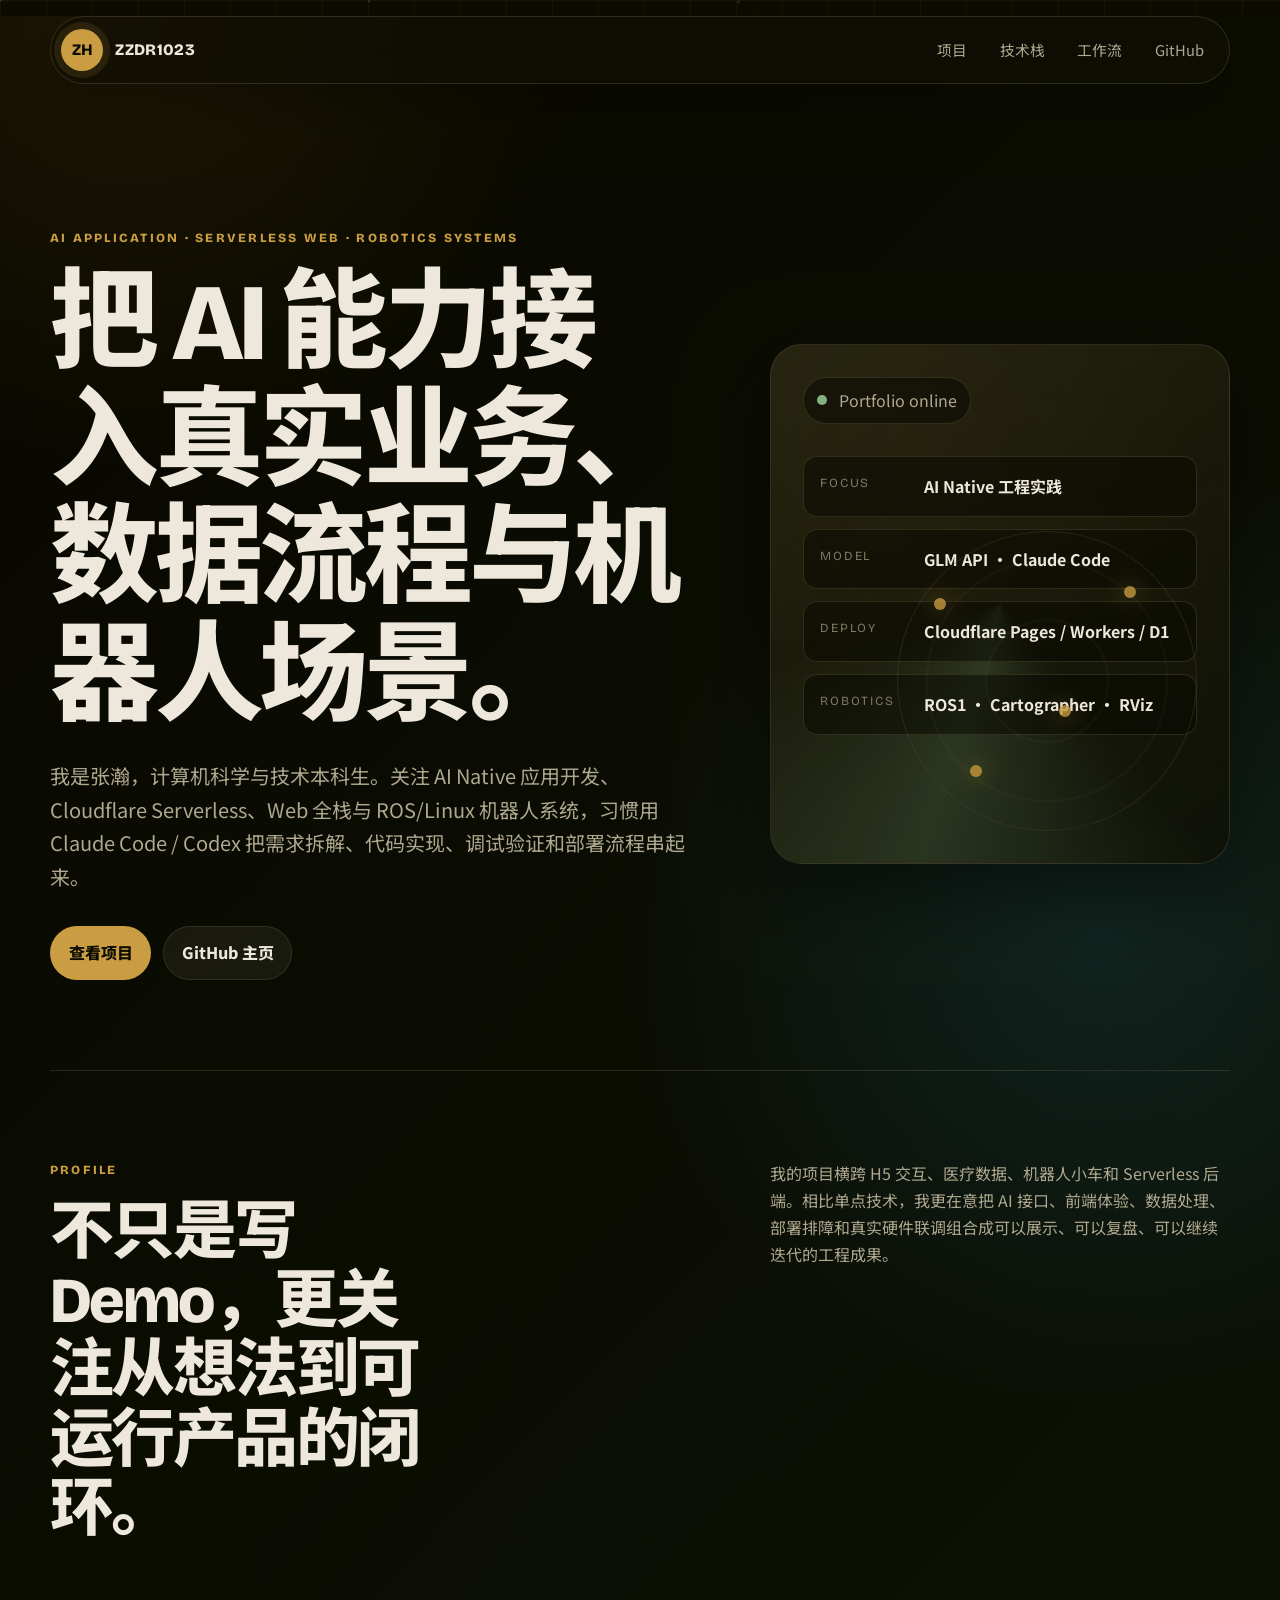
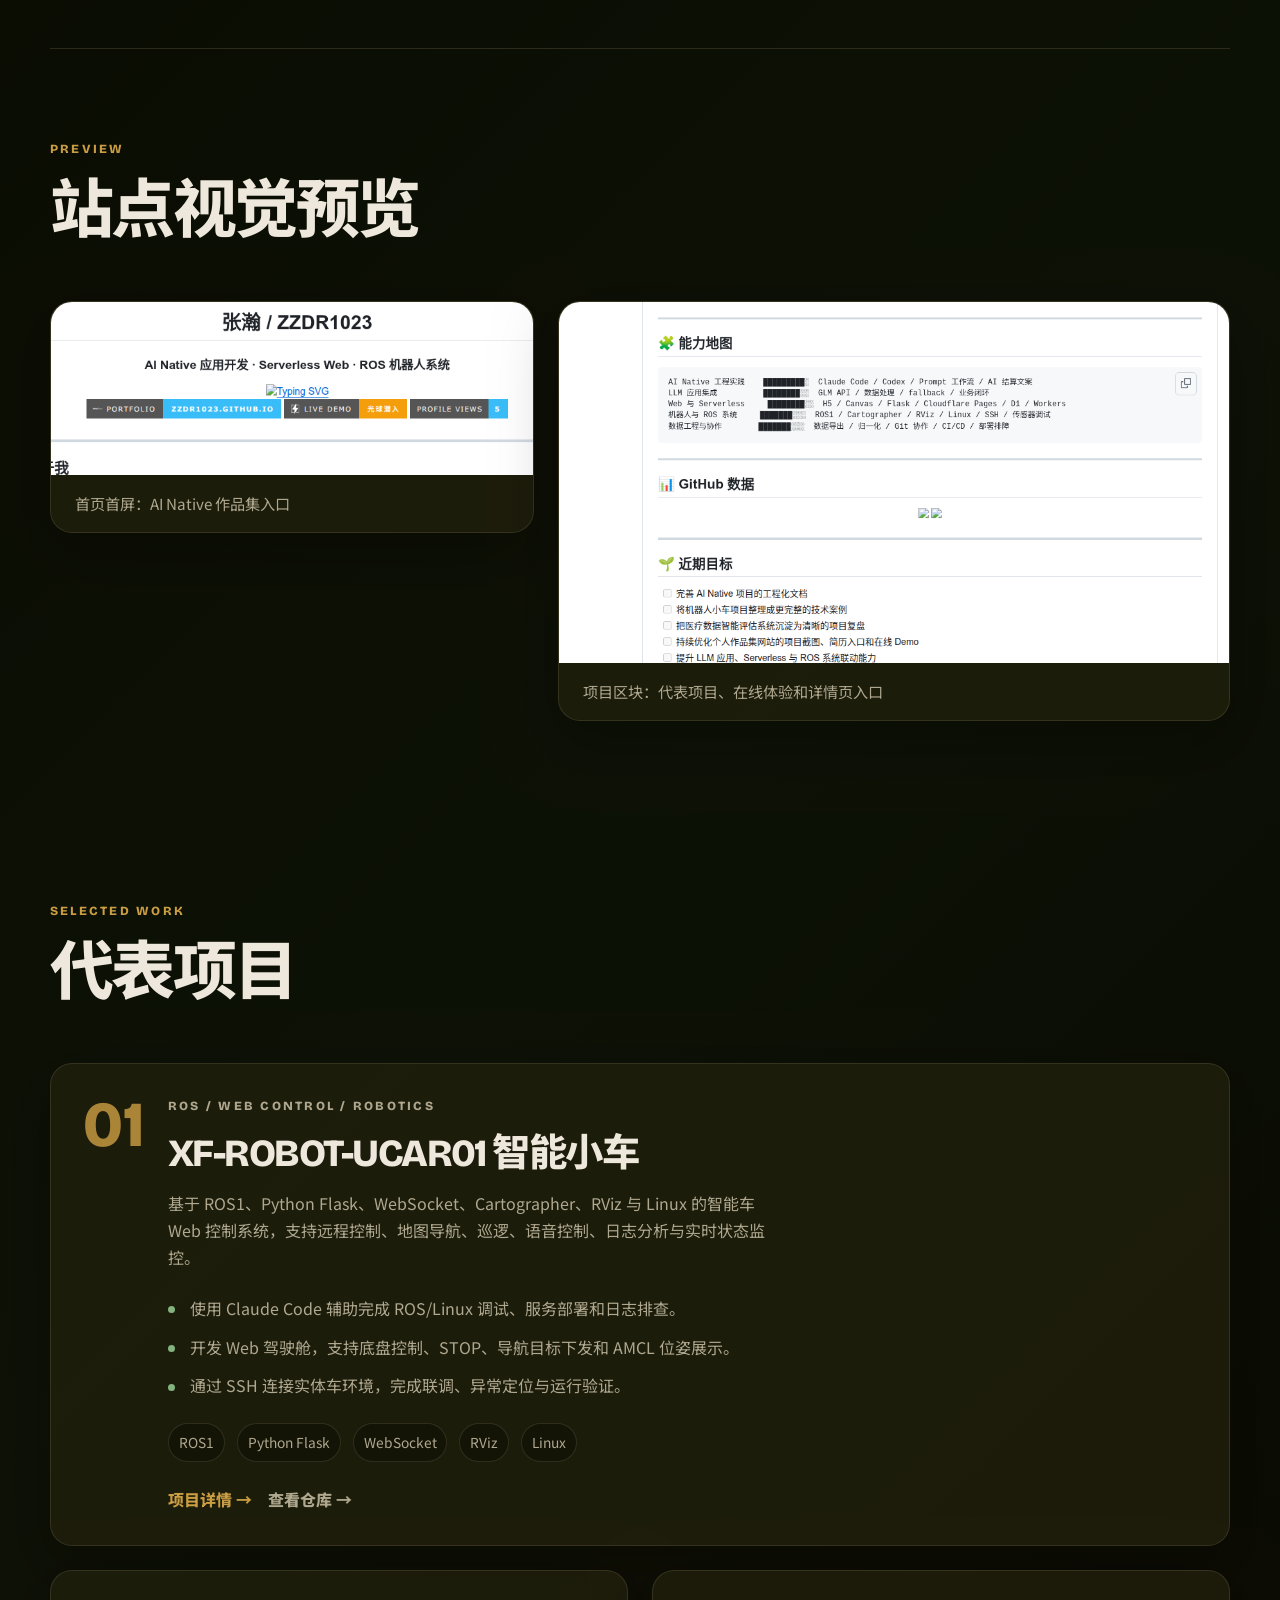
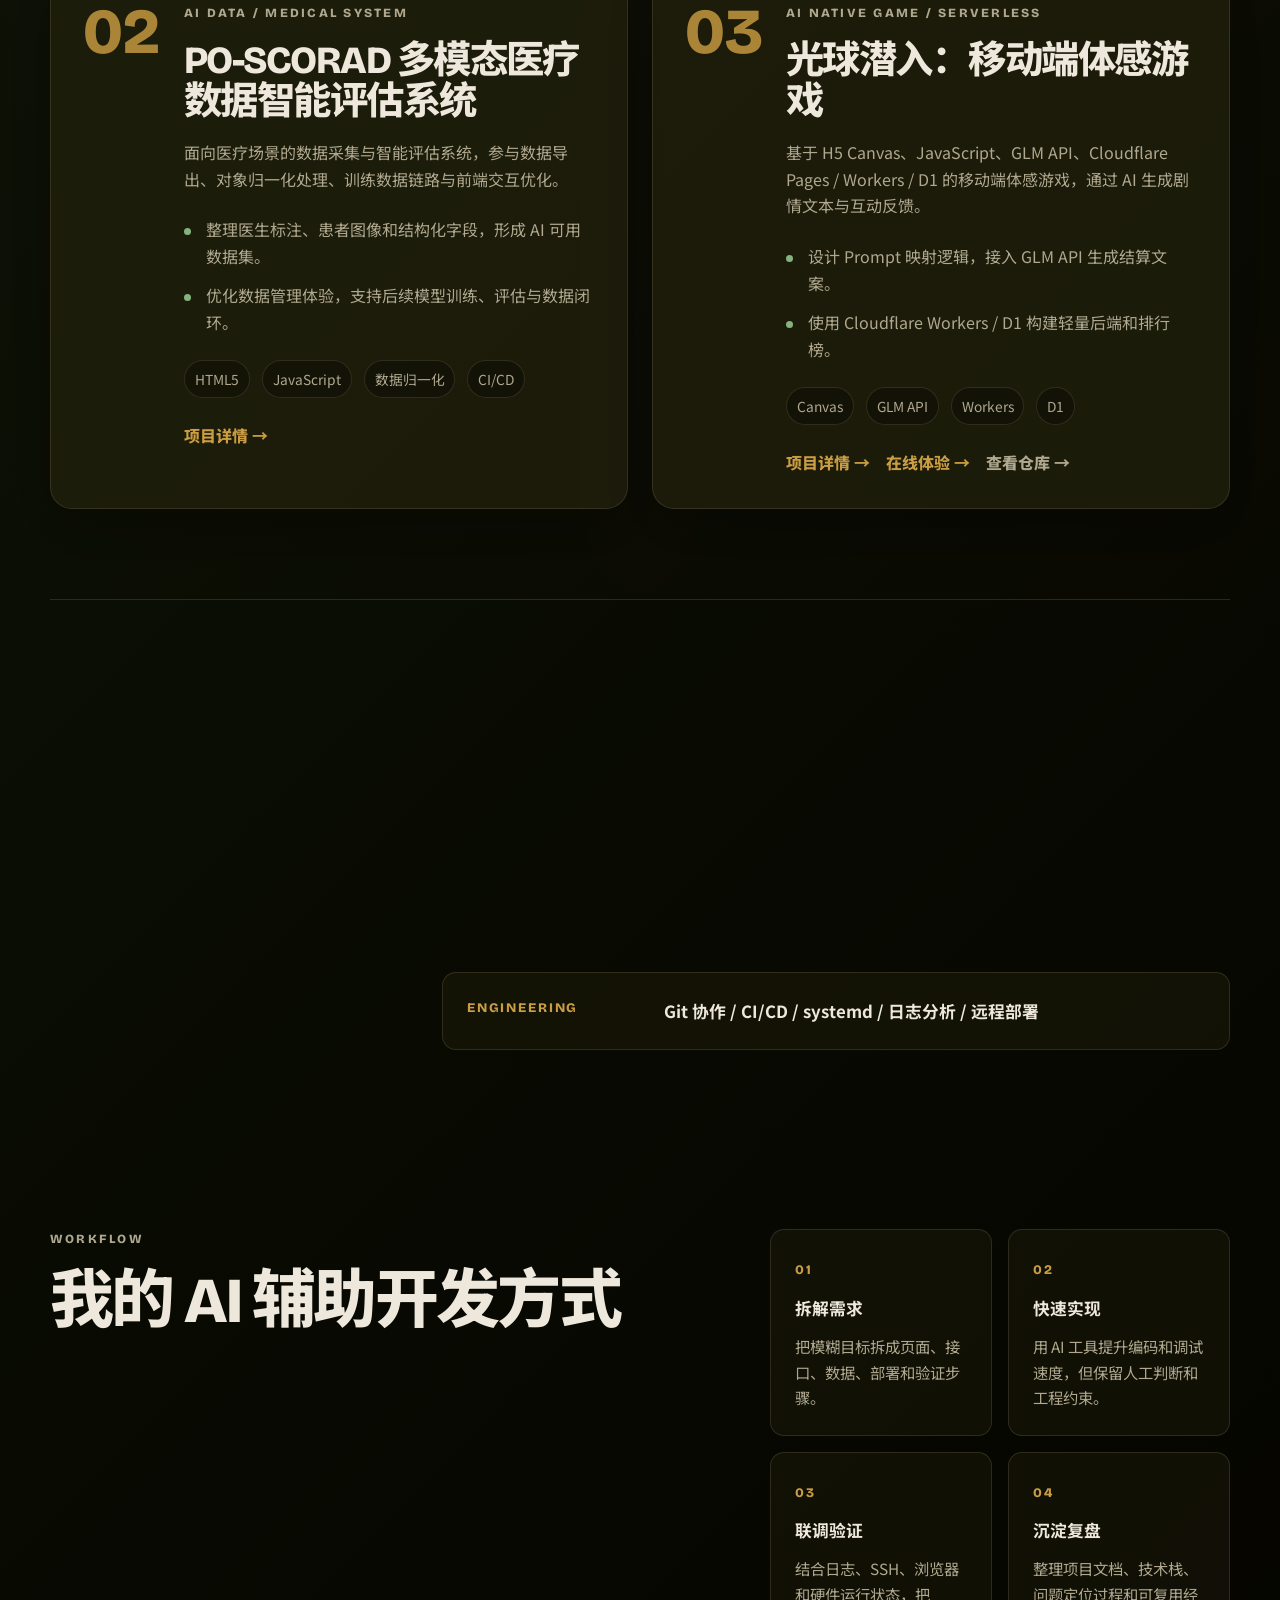
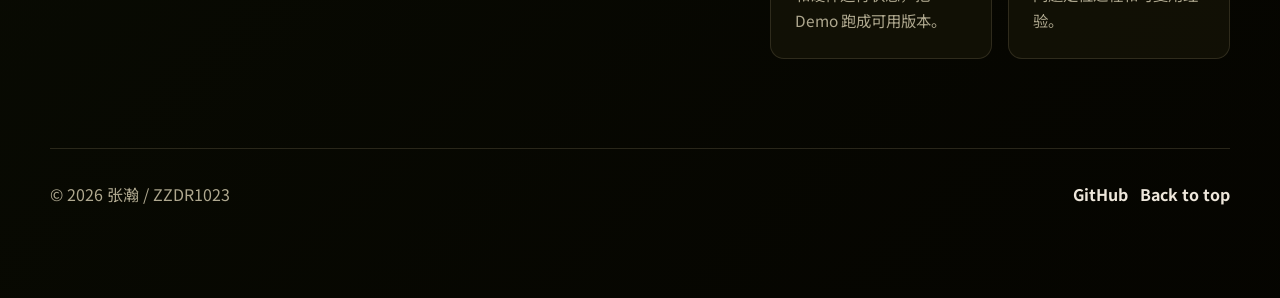
==== commit 580e1a83: "fix: add portfolio preview images" ====
--- a/index.html
+++ b/index.html
@@ -77,6 +77,23 @@
         </p>
       </section>
 
+      <section class="section visual-proof" data-reveal>
+        <div class="section-heading">
+          <p class="section-kicker">Preview</p>
+          <h2>站点视觉预览</h2>
+        </div>
+        <div class="preview-grid">
+          <figure class="preview-card">
+            <img src="/img/portfolio/portfolio-1.png" width="693" height="248" alt="个人作品集首页顶部预览">
+            <figcaption>首页首屏：AI Native 作品集入口</figcaption>
+          </figure>
+          <figure class="preview-card large">
+            <img src="/img/portfolio/portfolio-2.png" width="1042" height="561" alt="个人作品集项目区域预览">
+            <figcaption>项目区块：代表项目、在线体验和详情页入口</figcaption>
+          </figure>
+        </div>
+      </section>
+
       <section class="section" id="projects">
         <div class="section-heading" data-reveal>
           <p class="section-kicker">Selected Work</p>
--- a/css/style.css
+++ b/css/style.css
@@ -578,6 +578,34 @@
   50% { transform: scale(1.35); opacity: 1; }
 }
 
+.preview-grid {
+  display: grid;
+  grid-template-columns: minmax(0, 0.72fr) minmax(0, 1fr);
+  gap: var(--space-lg);
+  align-items: start;
+}
+
+.preview-card {
+  margin: 0;
+  overflow: hidden;
+  border: 1px solid var(--line);
+  border-radius: var(--radius-lg);
+  background: var(--panel);
+  box-shadow: 0 20px 60px oklch(8% 0.018 104 / 0.28);
+}
+
+.preview-card img {
+  display: block;
+  width: 100%;
+  height: auto;
+}
+
+.preview-card figcaption {
+  padding: var(--space-md) var(--space-lg);
+  color: var(--muted);
+  font-size: 0.95rem;
+}
+
 .project-links {
   display: flex;
   flex-wrap: wrap;
@@ -706,7 +734,8 @@
   }
 
   .project-stack,
-  .workflow-steps {
+  .workflow-steps,
+  .preview-grid {
     grid-template-columns: 1fr;
   }
 }
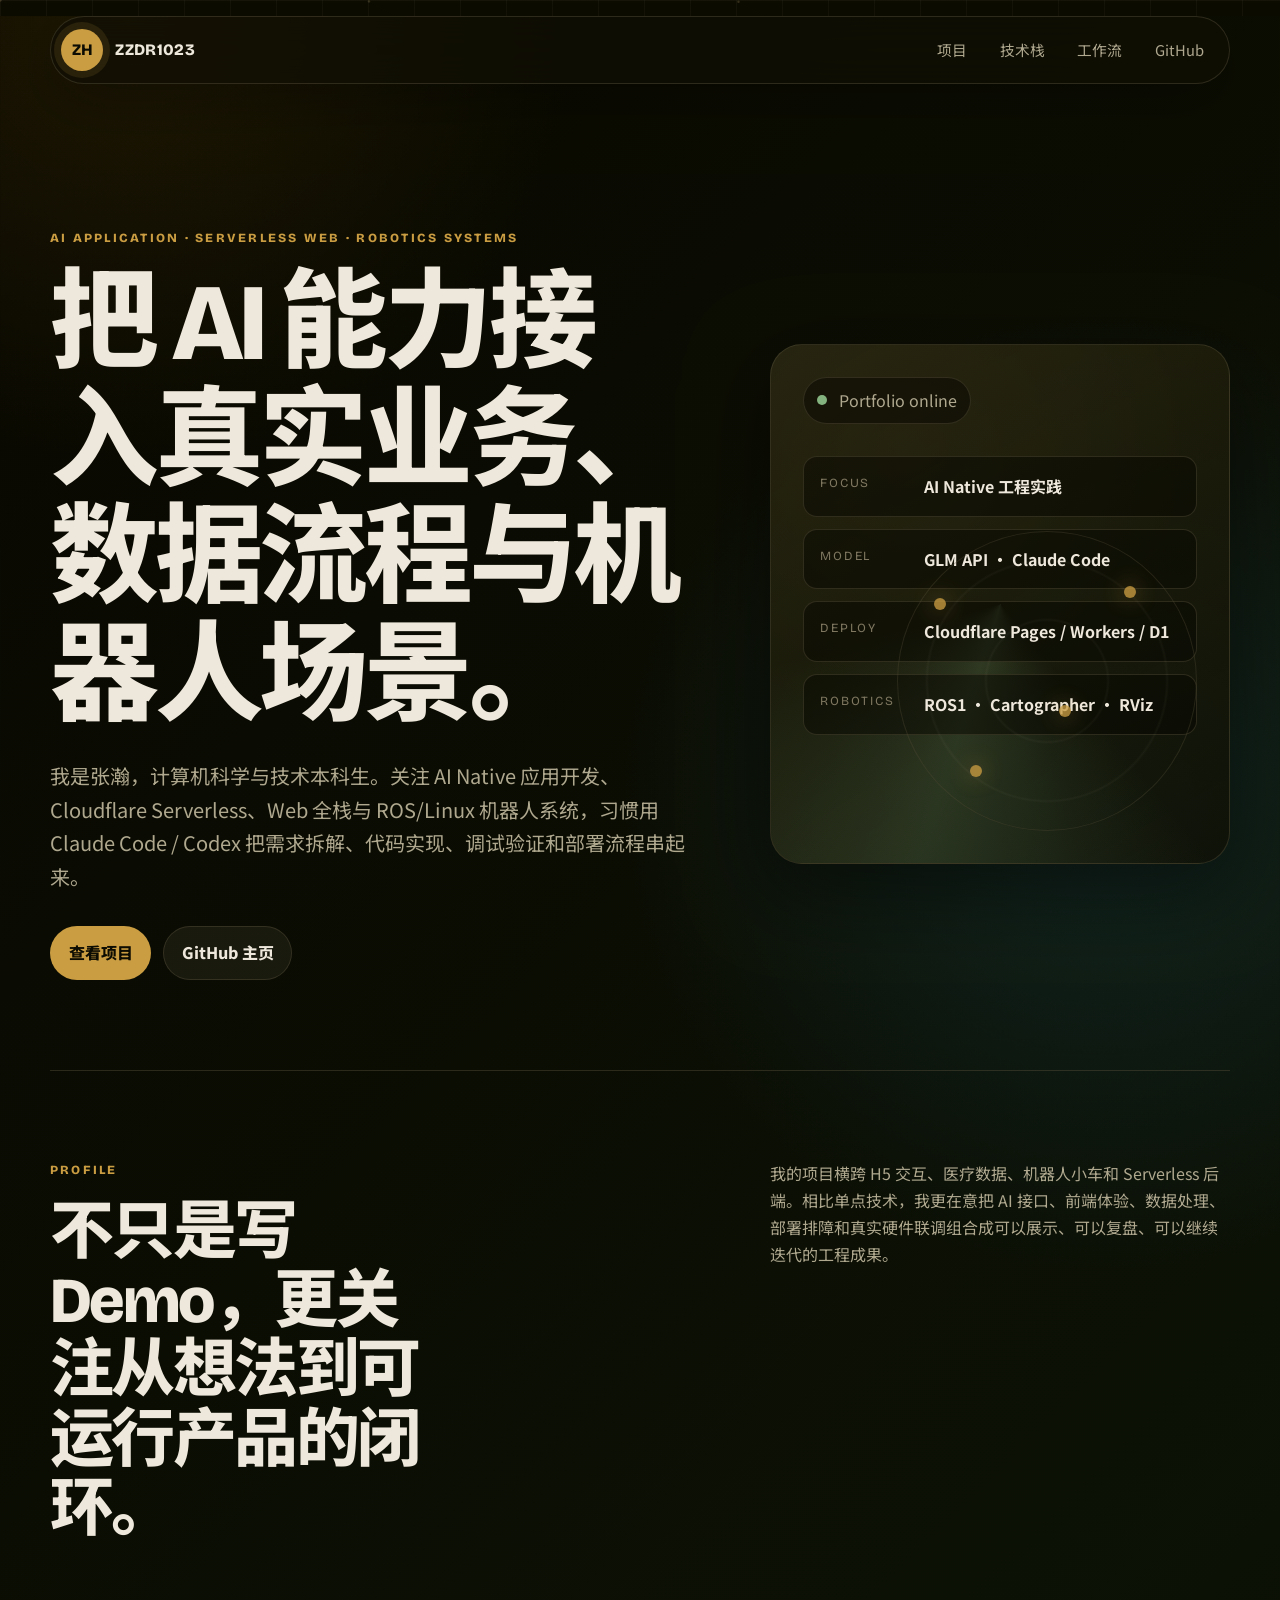
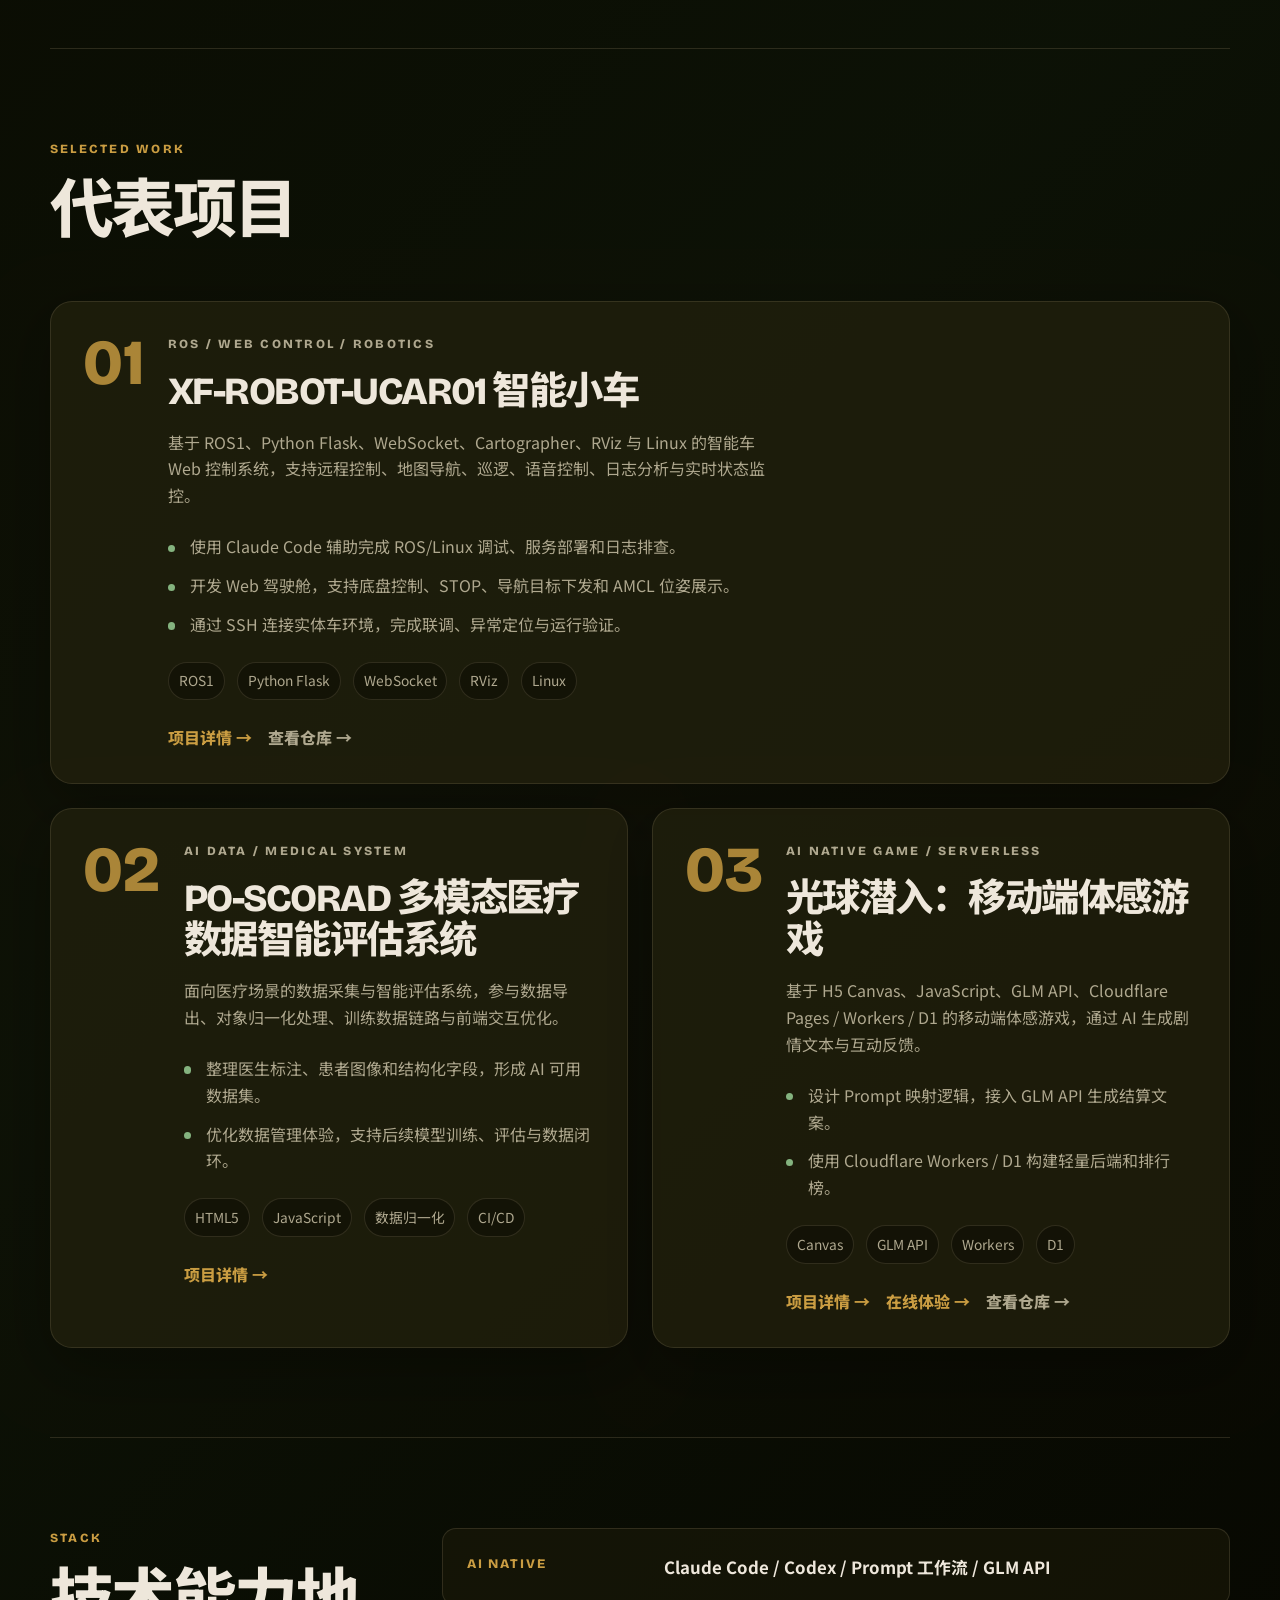
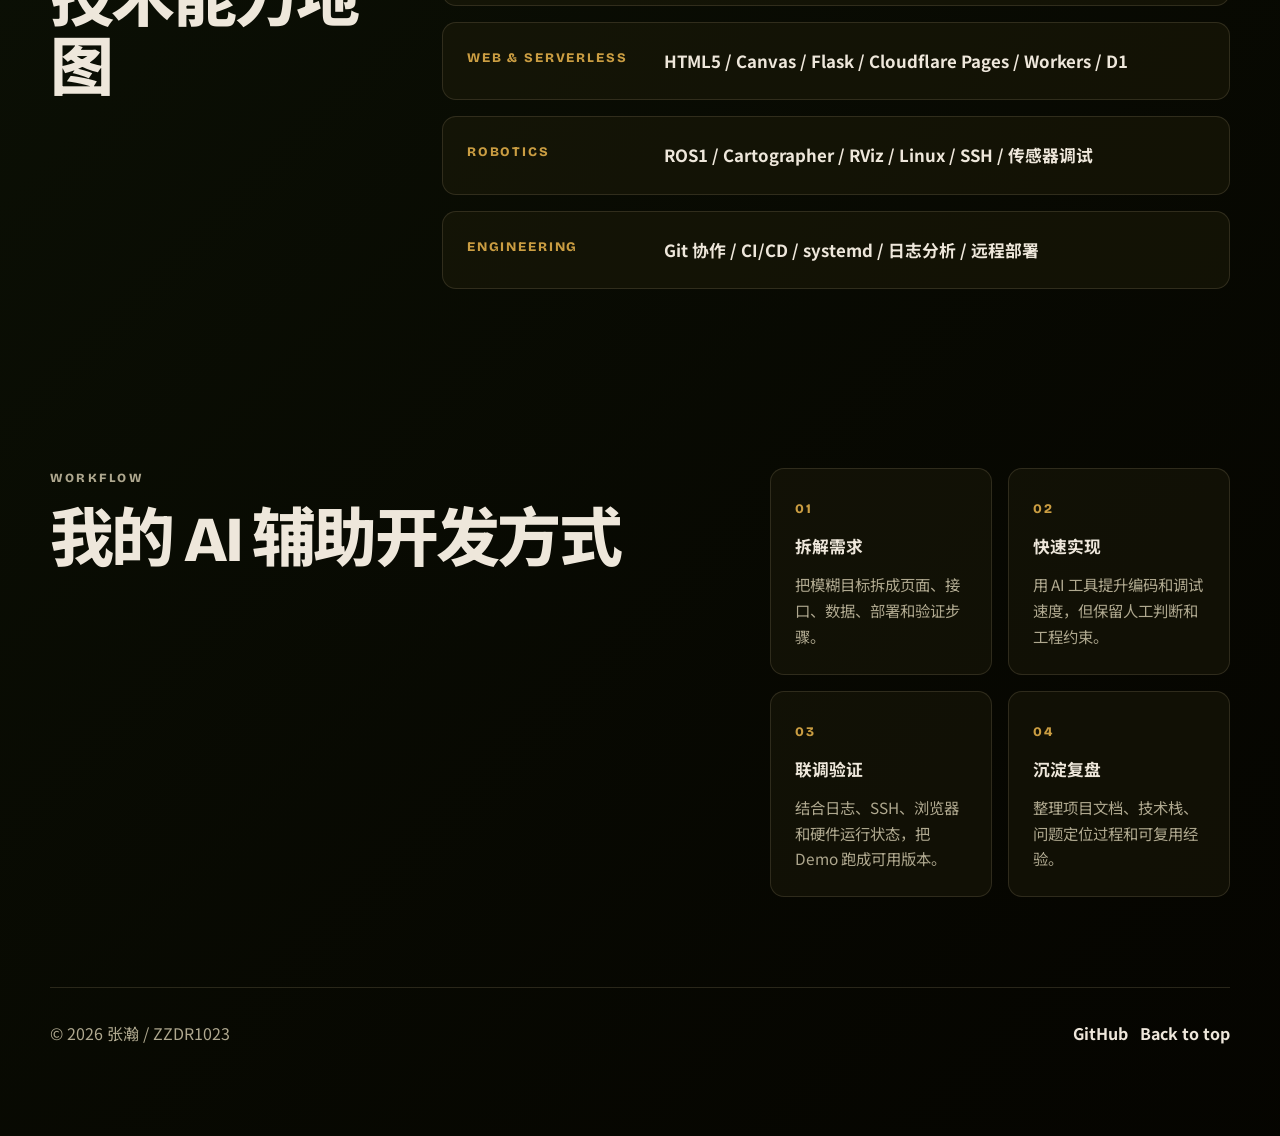
==== commit ac84d7c2: "Revert "fix: add portfolio preview images" This reverts commit 580e1a8332d7afdb5c9eafed2ee1c6ef0fa92" ====
--- a/index.html
+++ b/index.html
@@ -77,23 +77,6 @@
         </p>
       </section>
 
-      <section class="section visual-proof" data-reveal>
-        <div class="section-heading">
-          <p class="section-kicker">Preview</p>
-          <h2>站点视觉预览</h2>
-        </div>
-        <div class="preview-grid">
-          <figure class="preview-card">
-            <img src="/img/portfolio/portfolio-1.png" width="693" height="248" alt="个人作品集首页顶部预览">
-            <figcaption>首页首屏：AI Native 作品集入口</figcaption>
-          </figure>
-          <figure class="preview-card large">
-            <img src="/img/portfolio/portfolio-2.png" width="1042" height="561" alt="个人作品集项目区域预览">
-            <figcaption>项目区块：代表项目、在线体验和详情页入口</figcaption>
-          </figure>
-        </div>
-      </section>
-
       <section class="section" id="projects">
         <div class="section-heading" data-reveal>
           <p class="section-kicker">Selected Work</p>
--- a/css/style.css
+++ b/css/style.css
@@ -578,34 +578,6 @@
   50% { transform: scale(1.35); opacity: 1; }
 }
 
-.preview-grid {
-  display: grid;
-  grid-template-columns: minmax(0, 0.72fr) minmax(0, 1fr);
-  gap: var(--space-lg);
-  align-items: start;
-}
-
-.preview-card {
-  margin: 0;
-  overflow: hidden;
-  border: 1px solid var(--line);
-  border-radius: var(--radius-lg);
-  background: var(--panel);
-  box-shadow: 0 20px 60px oklch(8% 0.018 104 / 0.28);
-}
-
-.preview-card img {
-  display: block;
-  width: 100%;
-  height: auto;
-}
-
-.preview-card figcaption {
-  padding: var(--space-md) var(--space-lg);
-  color: var(--muted);
-  font-size: 0.95rem;
-}
-
 .project-links {
   display: flex;
   flex-wrap: wrap;
@@ -734,8 +706,7 @@
   }
 
   .project-stack,
-  .workflow-steps,
-  .preview-grid {
+  .workflow-steps {
     grid-template-columns: 1fr;
   }
 }
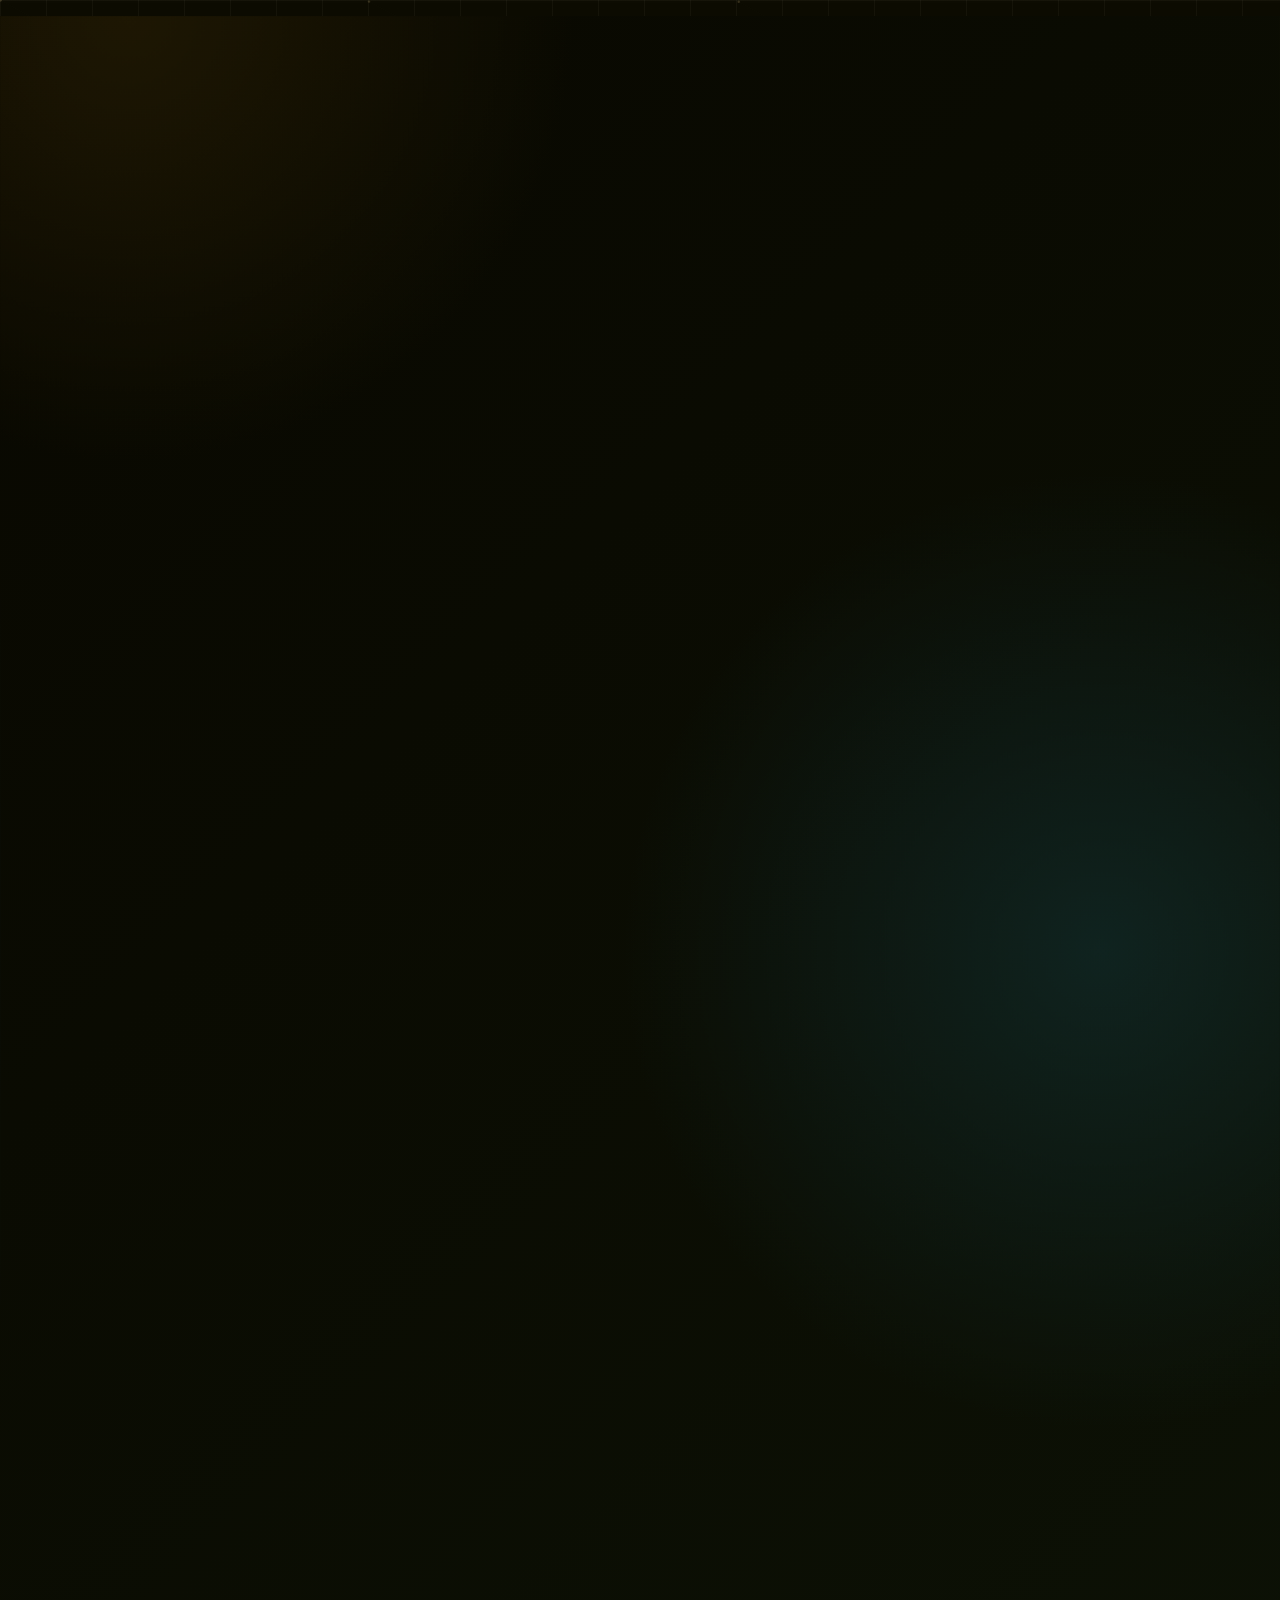
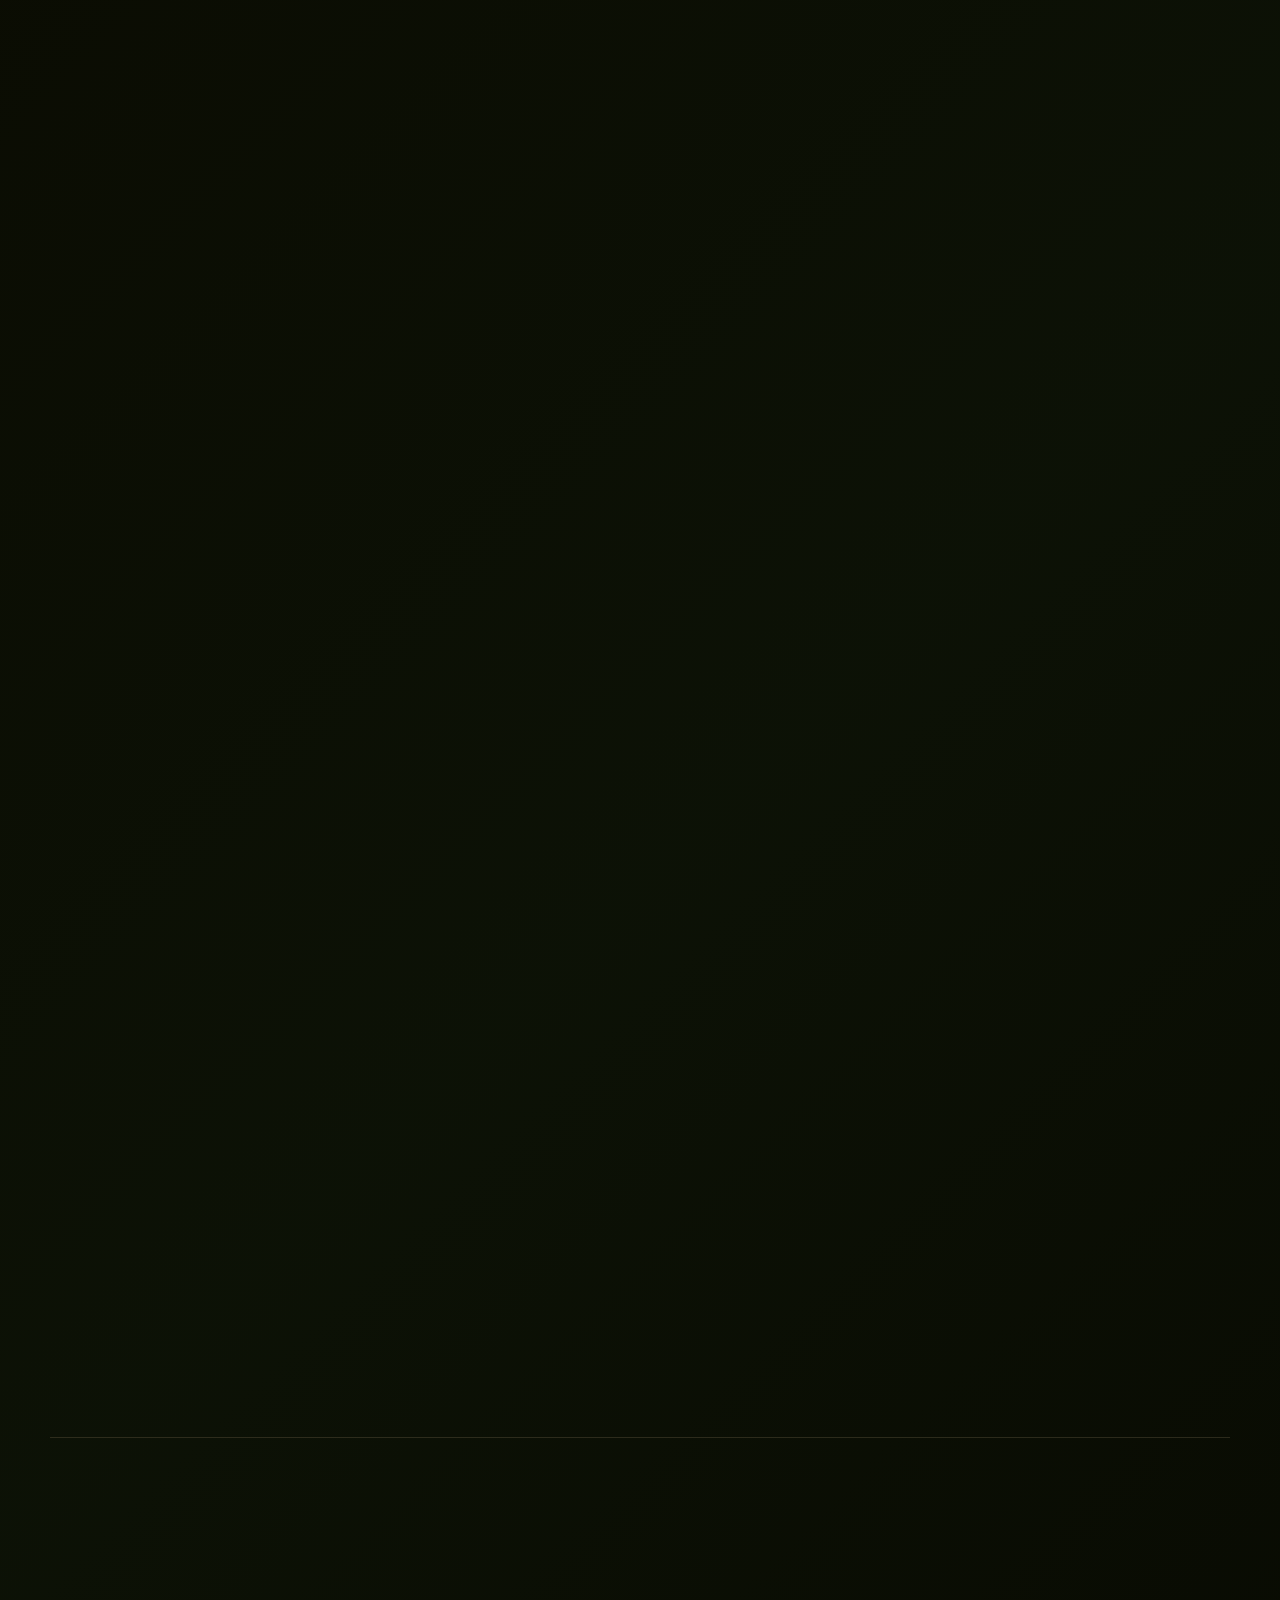
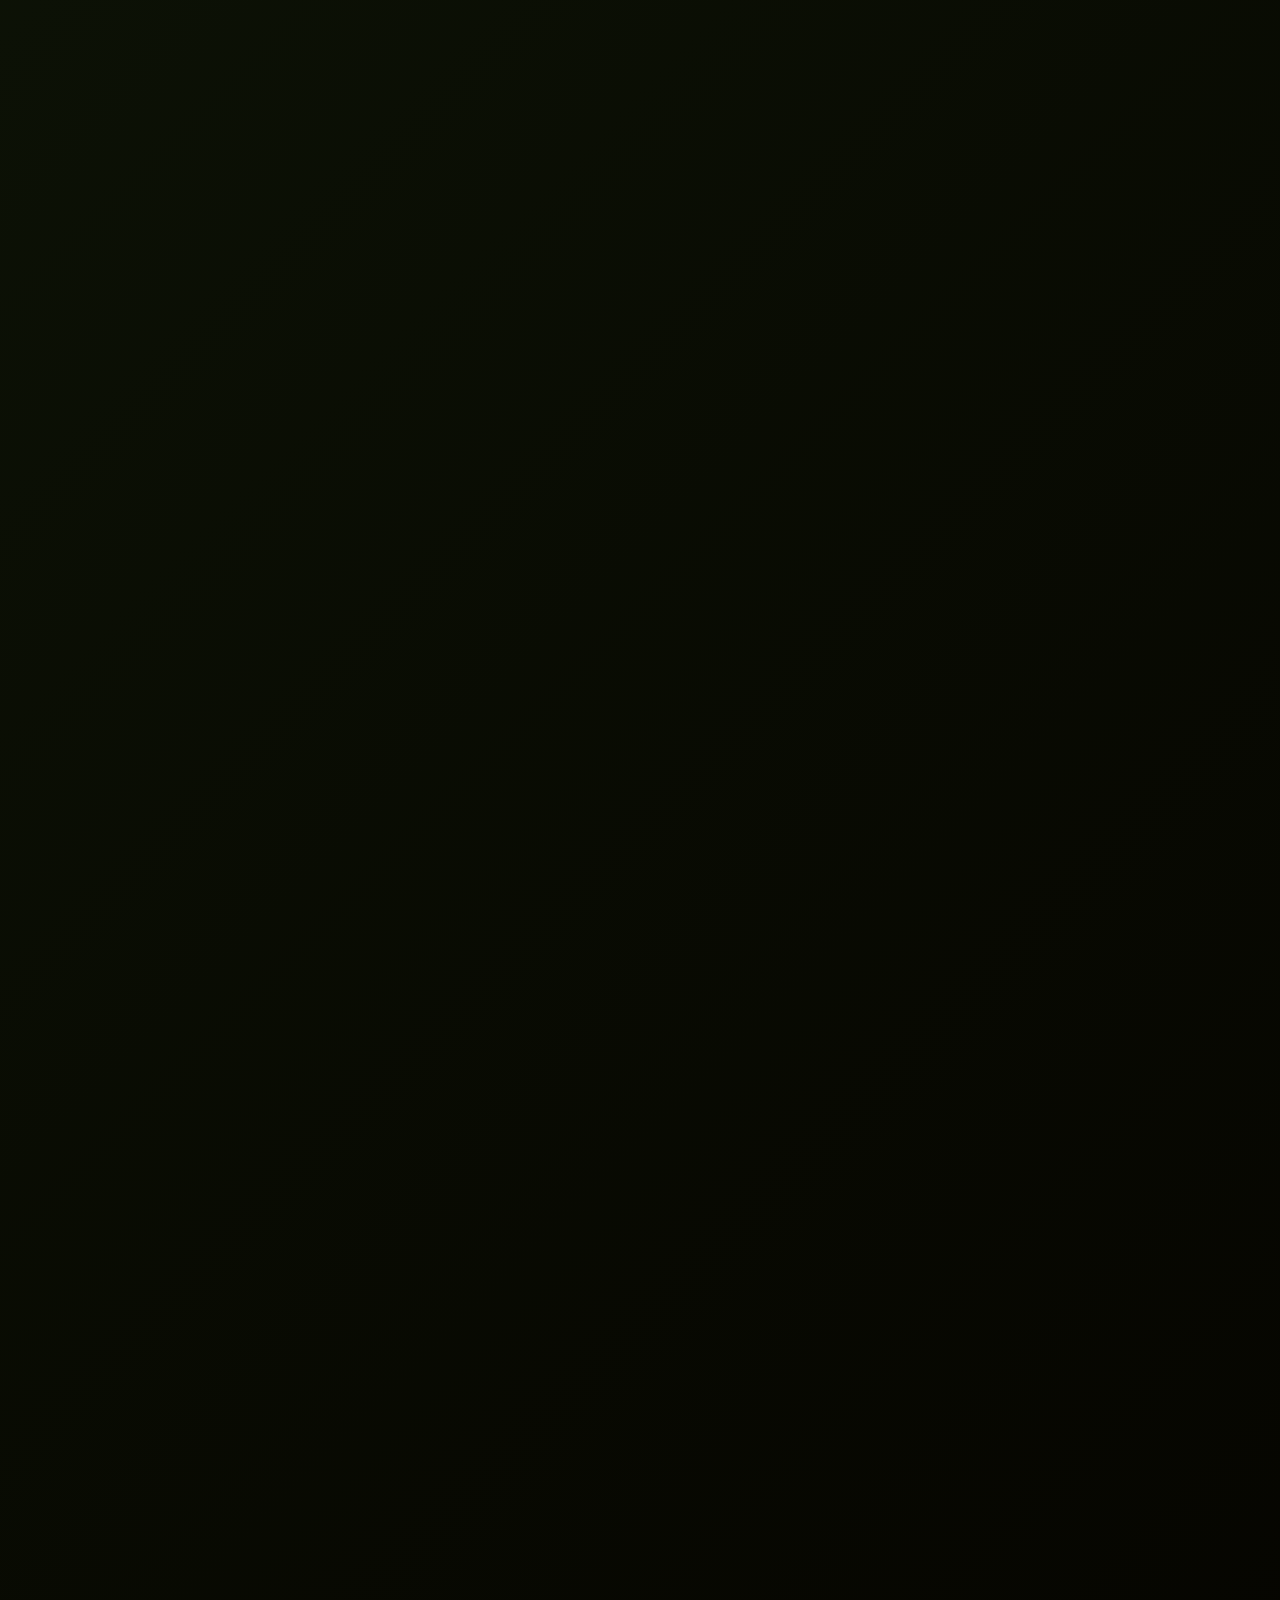
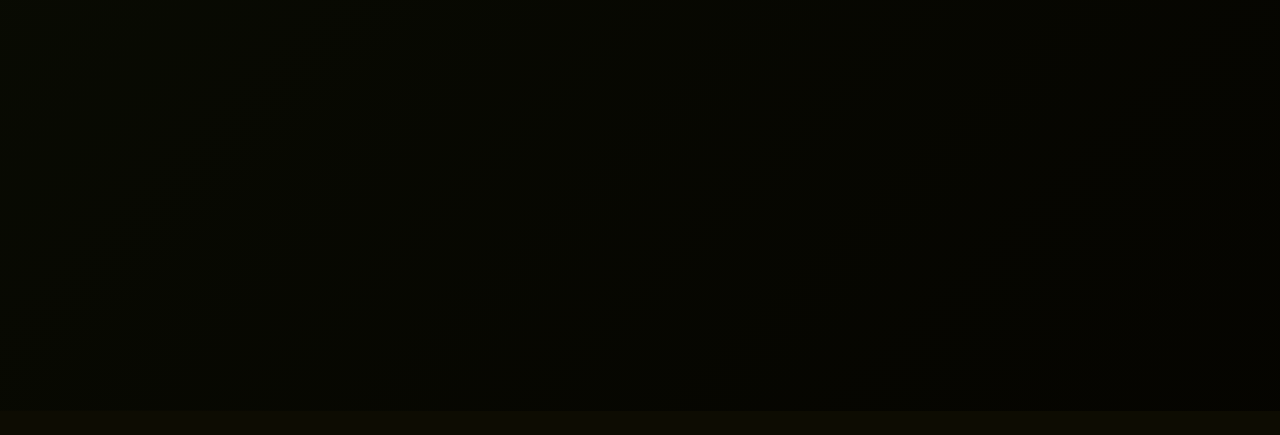
==== commit ce242746: "feat: integrate full-featured AI geek blog system & clean legacy files" ====
--- a/index.html
+++ b/index.html
@@ -29,6 +29,7 @@
         <a href="#projects">项目</a>
         <a href="#stack">技术栈</a>
         <a href="#workflow">工作流</a>
+        <a href="/blog/">博客</a>
         <a href="https://github.com/ZZDR1023" target="_blank" rel="noreferrer">GitHub</a>
       </nav>
     </header>
@@ -172,11 +173,51 @@
           <div><span>04</span><strong>沉淀复盘</strong><p>整理项目文档、技术栈、问题定位过程和可复用经验。</p></div>
         </div>
       </section>
+
+      <section class="section" id="writing" data-reveal>
+        <div style="display: flex; justify-content: space-between; align-items: baseline; flex-wrap: wrap; gap: 1rem; margin-bottom: 2rem;">
+          <div>
+            <p class="section-kicker">Writing & Notes</p>
+            <h2>技术手记与工程复盘</h2>
+          </div>
+          <a class="text-link" href="/blog/">查看全部文章 →</a>
+        </div>
+        <div class="articles-grid">
+          <a class="article-card" href="/blog/posts/2026-03-ai-native-game-practice.html">
+            <div class="article-meta">
+              <span class="article-badge">AI Native</span>
+              <span>2026-03-20</span>
+              <span>·</span>
+              <span>6 min read</span>
+            </div>
+            <h2>从零构建 AI Native 移动端游戏：GLM API 与 Cloudflare Serverless 的工程实践</h2>
+            <p class="article-excerpt">
+              复盘光球潜入游戏的架构设计：探讨如何将 LLM 从“旁路辅助”转变为“核心玩法闭环”，处理体感动作到 Prompt 的映射，以及高可用 Fallback 降级与 Serverless 持久化方案。
+            </p>
+            <span class="article-action">阅读文章 →</span>
+          </a>
+
+          <a class="article-card" href="/blog/posts/2026-03-ai-assisted-engineering-workflow.html">
+            <div class="article-meta">
+              <span class="article-badge">工程实践</span>
+              <span>2026-03-12</span>
+              <span>·</span>
+              <span>5 min read</span>
+            </div>
+            <h2>我的 AI 辅助研发工作流：如何用 Claude Code / Codex 驱动全栈与机器人工程</h2>
+            <p class="article-excerpt">
+              分享日常开发中 AI 工具链的协作心得：为什么“契约优先”和“精准上下文”决定了 AI 辅助编码的质量，以及如何将 AI 融入 ROS1 / Linux 机器人系统排障与服务联调。
+            </p>
+            <span class="article-action">阅读文章 →</span>
+          </a>
+        </div>
+      </section>
     </main>
 
     <footer class="site-footer" data-reveal>
       <p>© 2026 张瀚 / ZZDR1023</p>
       <div>
+        <a href="/blog/">Blog</a>
         <a href="https://github.com/ZZDR1023" target="_blank" rel="noreferrer">GitHub</a>
         <a href="#top">Back to top</a>
       </div>
@@ -184,17 +225,6 @@
   </div>
 
   <script>
-    const revealItems = document.querySelectorAll('[data-reveal]');
-    const observer = new IntersectionObserver((entries) => {
-      entries.forEach((entry) => {
-        if (entry.isIntersecting) {
-          entry.target.classList.add('is-visible');
-          observer.unobserve(entry.target);
-        }
-      });
-    }, { threshold: 0.12 });
-    revealItems.forEach((item) => observer.observe(item));
-
     const canvas = document.getElementById('signal-canvas');
     const context = canvas.getContext('2d');
     const prefersReducedMotion = window.matchMedia('(prefers-reduced-motion: reduce)').matches;
--- a/css/style.css
+++ b/css/style.css
@@ -740,3 +740,371 @@
     transition-duration: 1ms !important;
   }
 }
+
+/* ==========================================================================
+   Blog & Post Styles
+   ========================================================================== */
+
+.blog-hero {
+  padding-top: clamp(2rem, 5vw, 4rem);
+  padding-bottom: clamp(1.5rem, 3vw, 2.5rem);
+  border-bottom: 1px solid var(--line);
+  margin-bottom: var(--space-xl);
+}
+
+.filter-bar {
+  display: flex;
+  flex-wrap: wrap;
+  gap: 0.6rem;
+  margin-top: var(--space-lg);
+}
+
+.filter-pill {
+  appearance: none;
+  border: 1px solid var(--line);
+  background: var(--paper-2);
+  color: var(--muted);
+  font-family: var(--font-body);
+  font-size: 0.85rem;
+  padding: 0.45rem 1rem;
+  border-radius: 999px;
+  cursor: pointer;
+  transition: all 0.2s ease;
+}
+
+.filter-pill:hover {
+  color: var(--ink);
+  border-color: var(--brass);
+}
+
+.filter-pill.is-active {
+  background: var(--brass);
+  color: var(--paper);
+  border-color: var(--brass);
+  font-weight: 600;
+}
+
+.articles-grid {
+  display: grid;
+  gap: 1.5rem;
+}
+
+.article-card {
+  display: block;
+  text-decoration: none;
+  background: var(--panel);
+  border: 1px solid var(--line);
+  border-radius: var(--radius-lg);
+  padding: clamp(1.5rem, 3vw, 2.2rem);
+  backdrop-filter: blur(16px);
+  transition: transform 0.25s ease, border-color 0.25s ease, box-shadow 0.25s ease;
+}
+
+.article-card:hover {
+  transform: translateY(-3px);
+  border-color: var(--brass);
+  box-shadow: 0 16px 40px oklch(8% 0.018 104 / 0.35);
+}
+
+.article-meta {
+  display: flex;
+  align-items: center;
+  flex-wrap: wrap;
+  gap: 0.75rem;
+  font-size: 0.82rem;
+  color: var(--faint);
+  margin-bottom: 0.75rem;
+}
+
+.article-badge {
+  display: inline-block;
+  padding: 0.2rem 0.65rem;
+  border-radius: 6px;
+  background: oklch(46% 0.09 82 / 0.15);
+  color: var(--brass);
+  font-size: 0.75rem;
+  font-weight: 600;
+}
+
+.article-card h2 {
+  font-size: clamp(1.3rem, 2.2vw, 1.7rem);
+  color: var(--ink);
+  margin: 0 0 0.75rem;
+  line-height: 1.35;
+}
+
+.article-excerpt {
+  color: var(--muted);
+  font-size: 0.95rem;
+  line-height: 1.65;
+  margin: 0 0 1.2rem;
+}
+
+.article-action {
+  font-size: 0.88rem;
+  color: var(--brass);
+  font-weight: 600;
+  display: inline-flex;
+  align-items: center;
+  gap: 0.4rem;
+}
+
+.post-layout {
+  display: grid;
+  grid-template-columns: minmax(0, 1fr) 280px;
+  gap: clamp(2rem, 4vw, 3.5rem);
+  align-items: start;
+  margin-top: var(--space-xl);
+}
+
+.post-main {
+  min-width: 0;
+}
+
+.post-body {
+  font-size: 1.04rem;
+  line-height: 1.82;
+  color: var(--ink);
+}
+
+.post-body h2 {
+  font-size: clamp(1.4rem, 2.5vw, 1.85rem);
+  margin-top: 2.8rem;
+  margin-bottom: 1rem;
+  padding-bottom: 0.5rem;
+  border-bottom: 1px solid var(--line);
+  color: var(--ink);
+}
+
+.post-body h3 {
+  font-size: clamp(1.15rem, 2vw, 1.4rem);
+  margin-top: 2rem;
+  margin-bottom: 0.75rem;
+  color: var(--brass);
+}
+
+.post-body p {
+  margin: 1.1rem 0;
+  color: oklch(88% 0.018 83);
+}
+
+.post-body ul,
+.post-body ol {
+  padding-left: 1.5rem;
+  margin: 1.1rem 0;
+}
+
+.post-body li {
+  margin: 0.45rem 0;
+  color: oklch(85% 0.018 83);
+}
+
+.post-body strong {
+  color: var(--ink);
+  font-weight: 700;
+}
+
+.post-body a {
+  color: var(--brass);
+  text-decoration: underline;
+  text-underline-offset: 3px;
+}
+
+.post-body hr {
+  border: none;
+  border-top: 1px dashed var(--line);
+  margin: 2.5rem 0;
+}
+
+.callout {
+  background: var(--paper-2);
+  border-left: 4px solid var(--brass);
+  border-radius: 0 var(--radius-md) var(--radius-md) 0;
+  padding: 1.1rem 1.4rem;
+  margin: 1.6rem 0;
+}
+
+.callout.info {
+  border-color: var(--steel);
+  background: oklch(24% 0.04 220 / 0.35);
+}
+
+.callout.success {
+  border-color: var(--sage);
+  background: oklch(24% 0.04 142 / 0.35);
+}
+
+.callout p {
+  margin: 0.3rem 0;
+}
+
+.callout-title {
+  font-weight: 700;
+  color: var(--ink);
+  margin-bottom: 0.4rem;
+  display: flex;
+  align-items: center;
+  gap: 0.4rem;
+}
+
+.code-block {
+  margin: 1.6rem 0;
+  border: 1px solid var(--line);
+  border-radius: var(--radius-md);
+  background: oklch(12% 0.02 104);
+  overflow: hidden;
+}
+
+.code-header {
+  display: flex;
+  justify-content: space-between;
+  align-items: center;
+  padding: 0.5rem 1rem;
+  background: oklch(18% 0.025 104);
+  border-bottom: 1px solid var(--line);
+  font-size: 0.78rem;
+  color: var(--faint);
+  font-family: ui-monospace, SFMono-Regular, Menlo, Monaco, Consolas, monospace;
+}
+
+.copy-btn {
+  background: transparent;
+  border: 1px solid var(--line);
+  color: var(--muted);
+  font-size: 0.75rem;
+  padding: 0.2rem 0.6rem;
+  border-radius: 4px;
+  cursor: pointer;
+  transition: all 0.2s;
+}
+
+.copy-btn:hover {
+  color: var(--ink);
+  border-color: var(--brass);
+}
+
+.copy-btn.copied {
+  color: var(--sage);
+  border-color: var(--sage);
+}
+
+.post-body pre {
+  margin: 0;
+  padding: 1.1rem 1.2rem;
+  overflow-x: auto;
+  font-family: ui-monospace, SFMono-Regular, Menlo, Monaco, Consolas, monospace;
+  font-size: 0.9rem;
+  line-height: 1.6;
+  color: #e6edf3;
+}
+
+.post-body code {
+  font-family: ui-monospace, SFMono-Regular, Menlo, Monaco, Consolas, monospace;
+}
+
+.post-body :not(pre) > code {
+  background: var(--paper-2);
+  color: var(--brass);
+  padding: 0.15rem 0.4rem;
+  border-radius: 4px;
+  font-size: 0.88em;
+  border: 1px solid var(--line);
+}
+
+.post-sidebar {
+  position: sticky;
+  top: 5.5rem;
+  display: flex;
+  flex-direction: column;
+  gap: 1.5rem;
+}
+
+.toc-card {
+  background: var(--panel);
+  border: 1px solid var(--line);
+  border-radius: var(--radius-md);
+  padding: 1.25rem;
+  backdrop-filter: blur(12px);
+}
+
+.toc-title {
+  font-size: 0.85rem;
+  font-weight: 700;
+  text-transform: uppercase;
+  letter-spacing: 0.05em;
+  color: var(--faint);
+  margin-bottom: 0.85rem;
+}
+
+.toc-list {
+  list-style: none;
+  padding: 0;
+  margin: 0;
+  display: flex;
+  flex-direction: column;
+  gap: 0.5rem;
+}
+
+.toc-link {
+  font-size: 0.85rem;
+  color: var(--muted);
+  text-decoration: none;
+  display: block;
+  line-height: 1.4;
+  transition: color 0.2s ease, transform 0.2s ease;
+}
+
+.toc-link:hover,
+.toc-link.is-active {
+  color: var(--brass);
+  transform: translateX(4px);
+}
+
+.post-footer-nav {
+  display: grid;
+  grid-template-columns: 1fr 1fr;
+  gap: 1rem;
+  margin-top: 3rem;
+  padding-top: 2rem;
+  border-top: 1px solid var(--line);
+}
+
+.post-nav-card {
+  padding: 1rem 1.25rem;
+  background: var(--panel);
+  border: 1px solid var(--line);
+  border-radius: var(--radius-md);
+  text-decoration: none;
+  display: flex;
+  flex-direction: column;
+  gap: 0.3rem;
+  transition: all 0.2s;
+}
+
+.post-nav-card:hover {
+  border-color: var(--brass);
+}
+
+.post-nav-label {
+  font-size: 0.75rem;
+  color: var(--faint);
+  text-transform: uppercase;
+}
+
+.post-nav-title {
+  font-size: 0.95rem;
+  font-weight: 600;
+  color: var(--ink);
+}
+
+@media (max-width: 860px) {
+  .post-layout {
+    grid-template-columns: 1fr;
+  }
+  .post-sidebar {
+    position: static;
+  }
+  .post-footer-nav {
+    grid-template-columns: 1fr;
+  }
+}
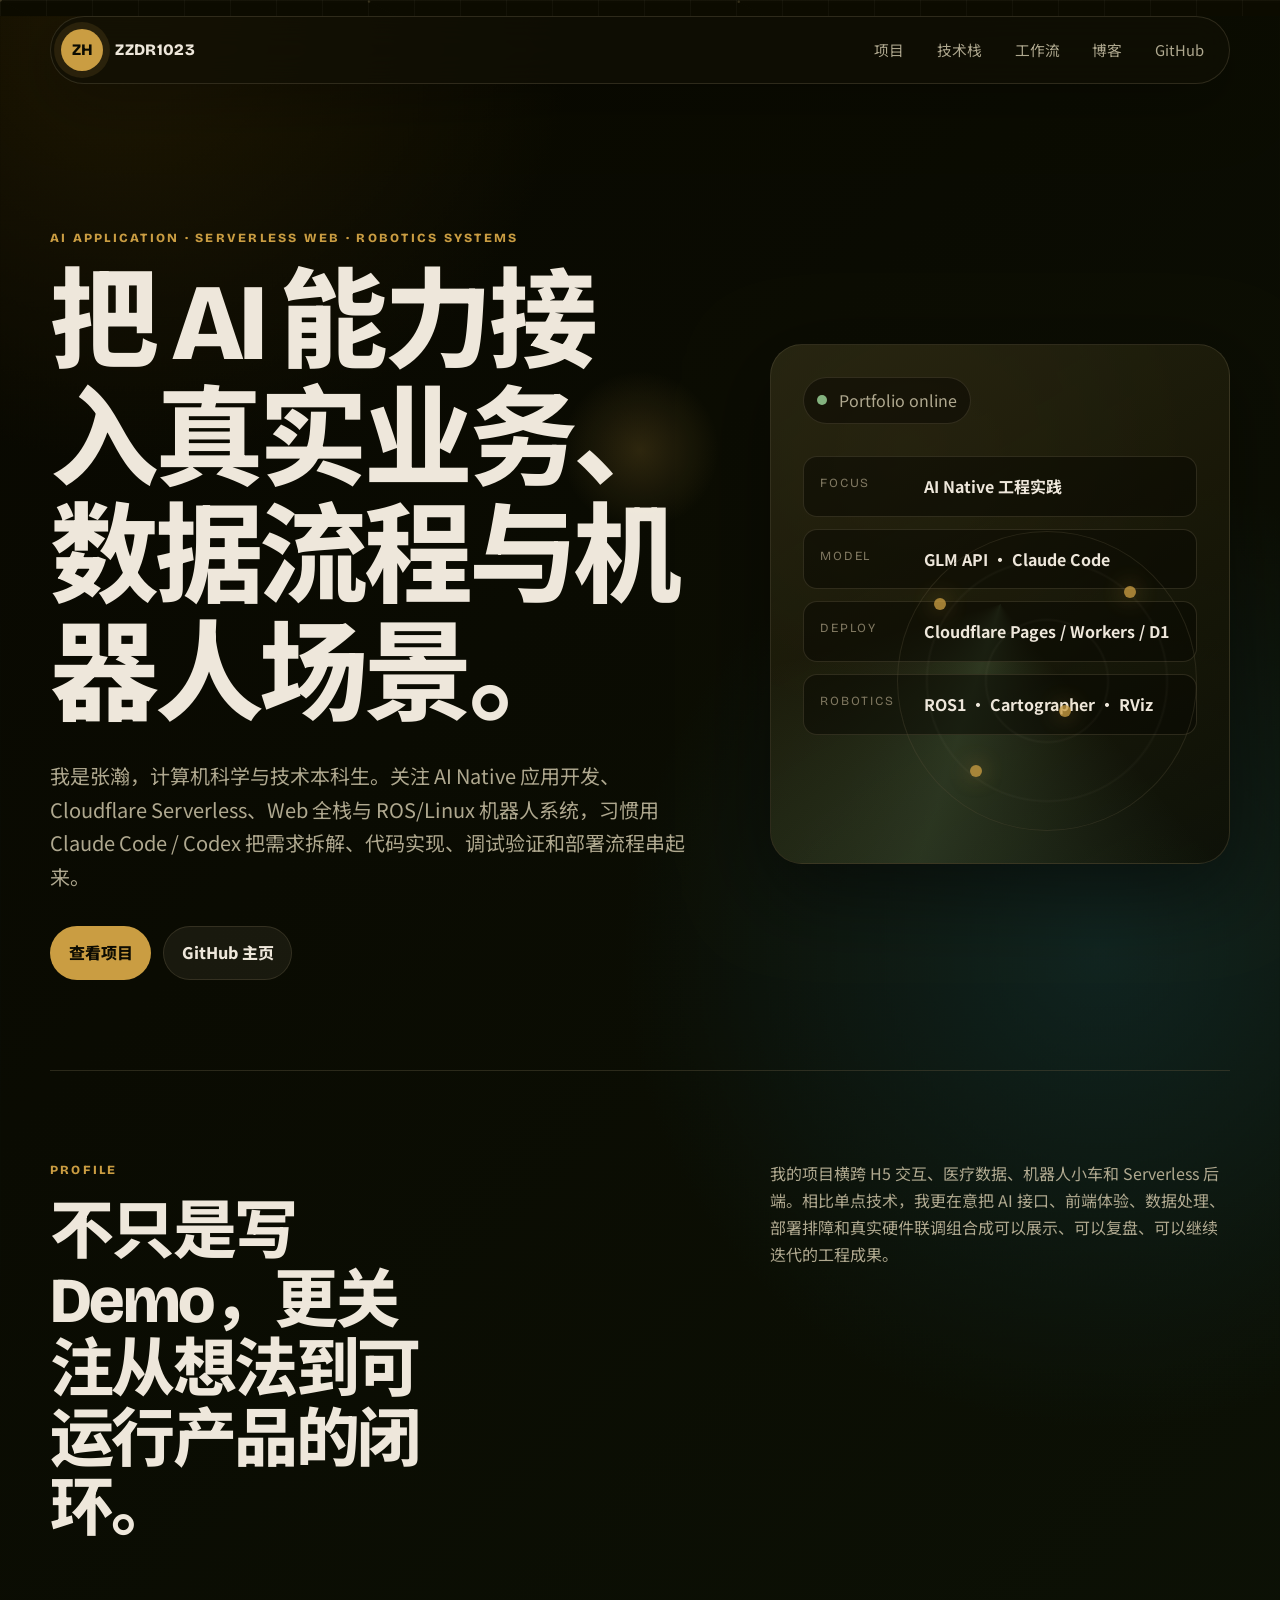
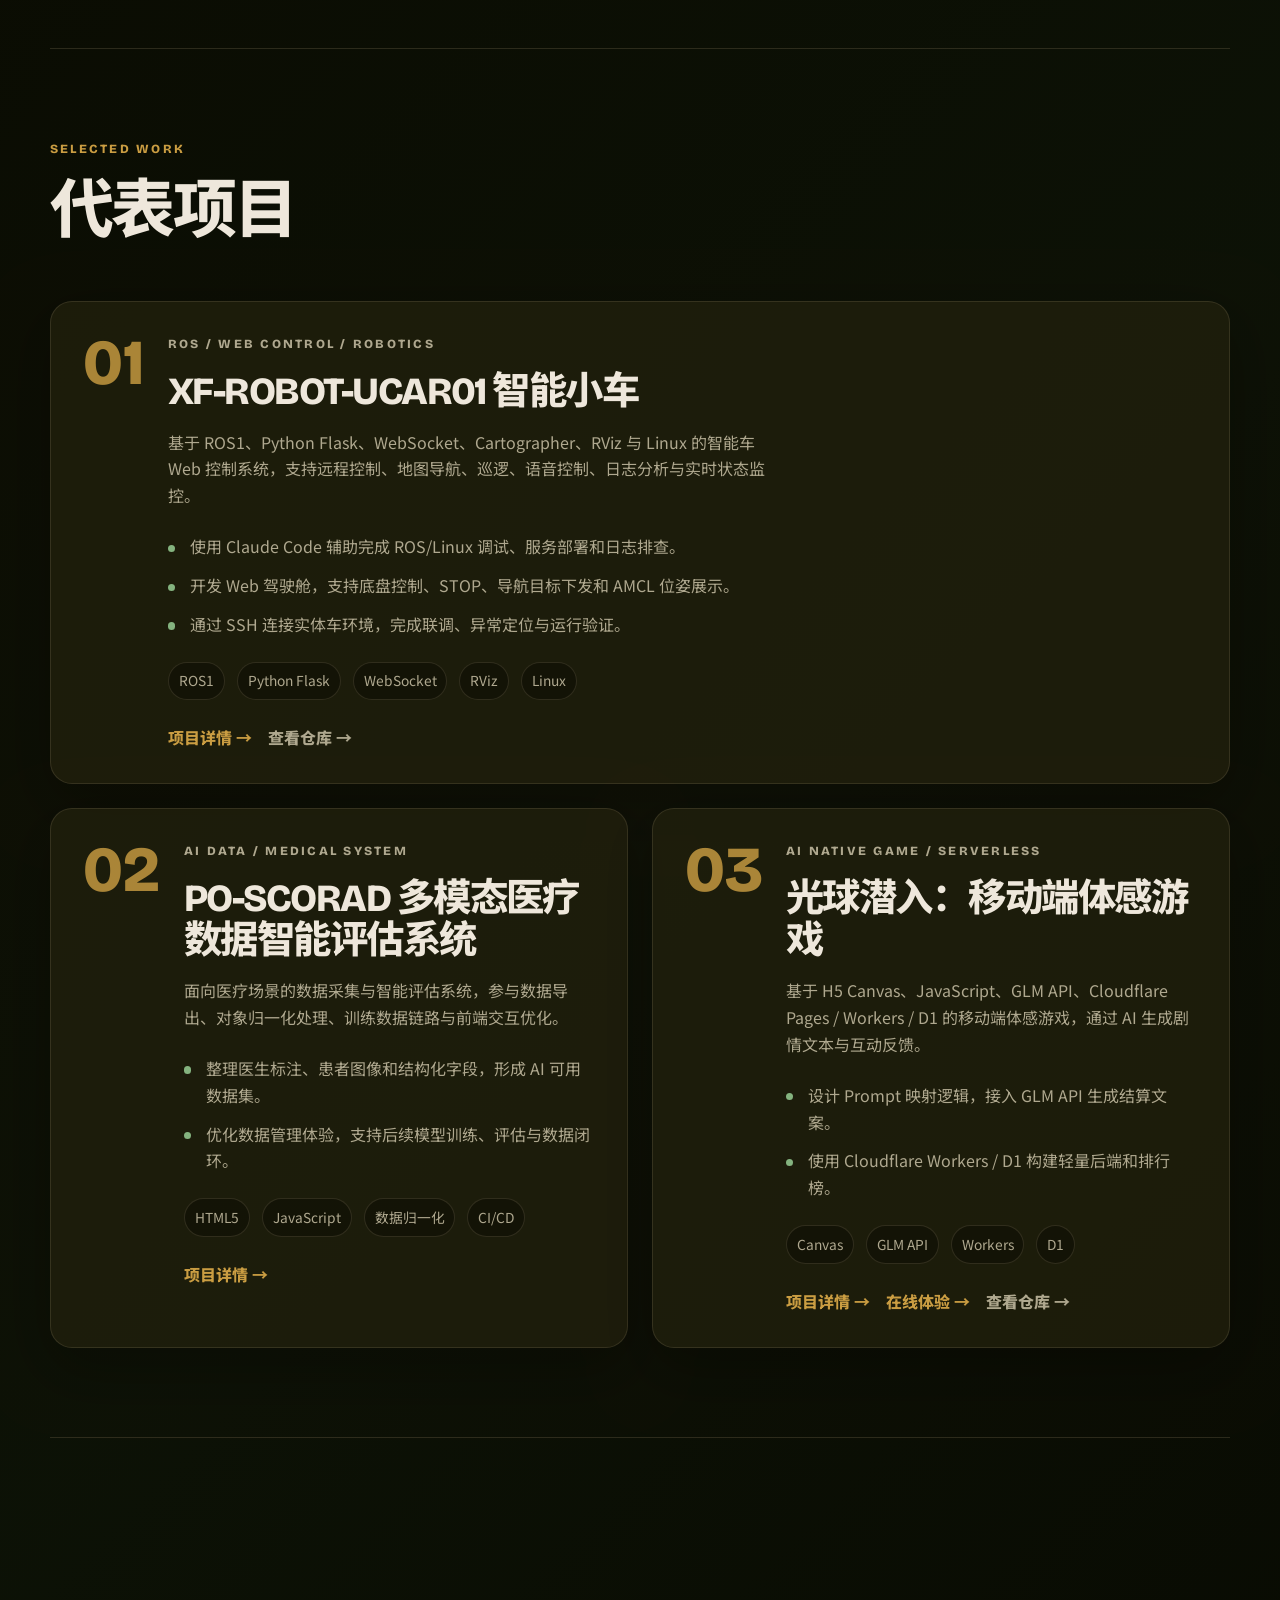
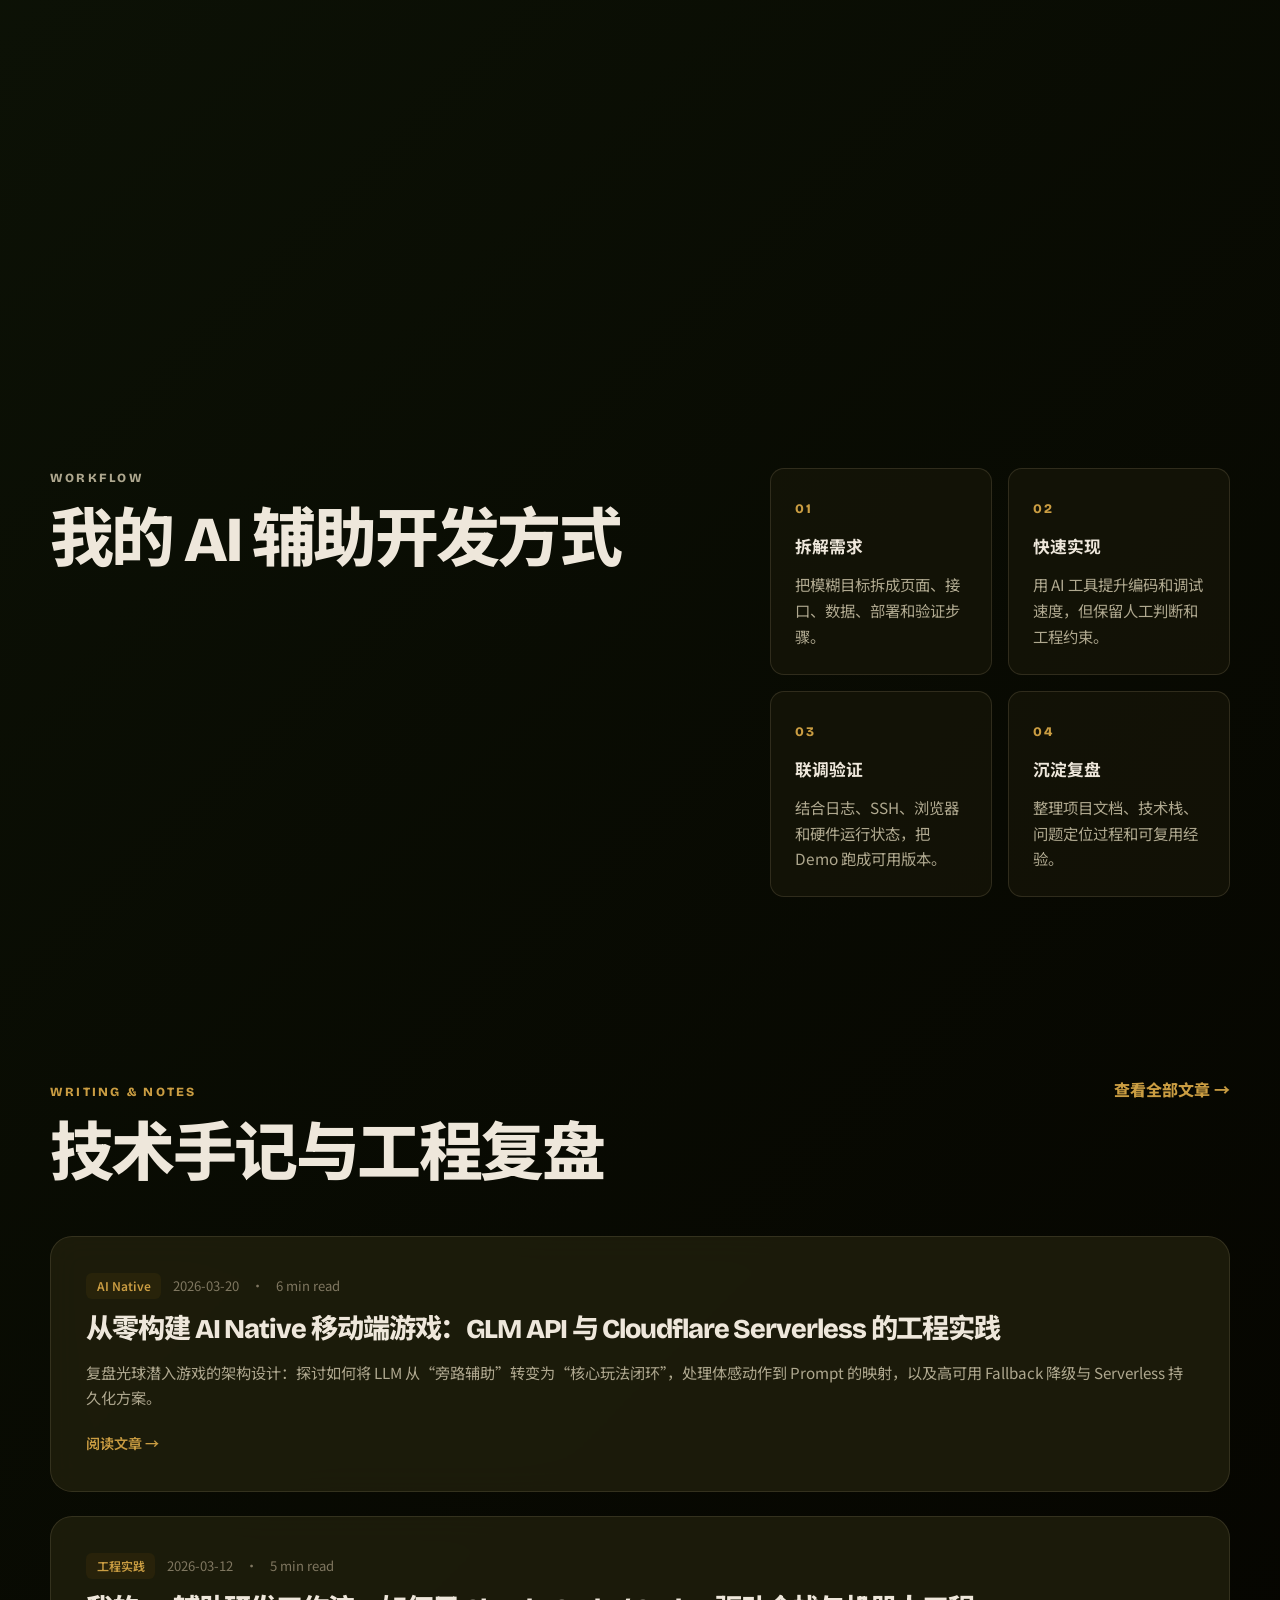
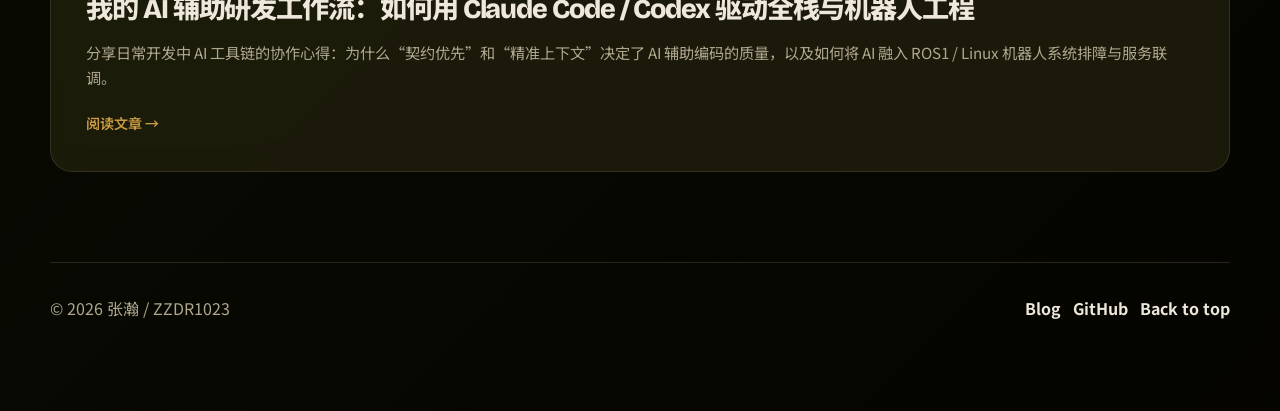
==== commit 0889370d: "fix: resolve prefersReducedMotion duplicate declaration and ensure above-fold visibility" ====
--- a/index.html
+++ b/index.html
@@ -20,7 +20,7 @@
   <div class="cursor-orb" aria-hidden="true"></div>
   <canvas id="signal-canvas" aria-hidden="true"></canvas>
   <div class="page-shell">
-    <header class="site-header" data-reveal>
+    <header class="site-header is-visible" data-reveal>
       <a class="brand" href="#top" aria-label="回到首页">
         <span class="brand-mark">ZH</span>
         <span>ZZDR1023</span>
@@ -36,7 +36,7 @@
 
     <main id="top">
       <section class="hero section-grid">
-        <div class="hero-copy" data-reveal>
+        <div class="hero-copy is-visible" data-reveal>
           <p class="eyebrow">AI APPLICATION · SERVERLESS WEB · ROBOTICS SYSTEMS</p>
           <h1>把 AI 能力接入真实业务、数据流程与机器人场景。</h1>
           <p class="hero-lede">
@@ -48,7 +48,7 @@
           </div>
         </div>
 
-        <aside class="hero-panel" data-reveal>
+        <aside class="hero-panel is-visible" data-reveal>
           <div class="panel-status">
             <span class="pulse-dot"></span>
             <span>Portfolio online</span>
@@ -225,68 +225,71 @@
   </div>
 
   <script>
-    const canvas = document.getElementById('signal-canvas');
-    const context = canvas.getContext('2d');
-    const prefersReducedMotion = window.matchMedia('(prefers-reduced-motion: reduce)').matches;
-    let width = 0;
-    let height = 0;
-    let points = [];
-
-    function resizeCanvas() {
-      const scale = window.devicePixelRatio || 1;
-      width = window.innerWidth;
-      height = window.innerHeight;
-      canvas.width = width * scale;
-      canvas.height = height * scale;
-      canvas.style.width = width + 'px';
-      canvas.style.height = height + 'px';
-      context.setTransform(scale, 0, 0, scale, 0, 0);
-      points = Array.from({ length: Math.min(42, Math.floor(width / 32)) }, (_, index) => ({
-        x: (index * 97) % width,
-        y: (index * 53) % height,
-        vx: ((index % 5) - 2) * 0.12,
-        vy: (((index + 2) % 5) - 2) * 0.1
-      }));
-    }
-
-    function drawSignals() {
-      context.clearRect(0, 0, width, height);
-      context.fillStyle = 'rgba(190, 166, 112, 0.55)';
-      context.strokeStyle = 'rgba(120, 145, 125, 0.2)';
-      context.lineWidth = 1;
-
-      points.forEach((point, index) => {
-        if (!prefersReducedMotion) {
-          point.x += point.vx;
-          point.y += point.vy;
-          if (point.x < 0 || point.x > width) point.vx *= -1;
-          if (point.y < 0 || point.y > height) point.vy *= -1;
-        }
-
-        context.beginPath();
-        context.arc(point.x, point.y, index % 3 === 0 ? 1.8 : 1.2, 0, Math.PI * 2);
-        context.fill();
-
-        for (let nextIndex = index + 1; nextIndex < points.length; nextIndex += 1) {
-          const next = points[nextIndex];
-          const distance = Math.hypot(point.x - next.x, point.y - next.y);
-          if (distance < 150) {
-            context.globalAlpha = 1 - distance / 150;
-            context.beginPath();
-            context.moveTo(point.x, point.y);
-            context.lineTo(next.x, next.y);
-            context.stroke();
-            context.globalAlpha = 1;
+    (() => {
+      const canvas = document.getElementById('signal-canvas');
+      if (!canvas) return;
+      const context = canvas.getContext('2d');
+      const prefersReducedMotion = window.matchMedia('(prefers-reduced-motion: reduce)').matches;
+      let width = 0;
+      let height = 0;
+      let points = [];
+
+      function resizeCanvas() {
+        const scale = window.devicePixelRatio || 1;
+        width = window.innerWidth;
+        height = window.innerHeight;
+        canvas.width = width * scale;
+        canvas.height = height * scale;
+        canvas.style.width = width + 'px';
+        canvas.style.height = height + 'px';
+        context.setTransform(scale, 0, 0, scale, 0, 0);
+        points = Array.from({ length: Math.min(42, Math.floor(width / 32)) }, (_, index) => ({
+          x: (index * 97) % width,
+          y: (index * 53) % height,
+          vx: ((index % 5) - 2) * 0.12,
+          vy: (((index + 2) % 5) - 2) * 0.1
+        }));
+      }
+
+      function drawSignals() {
+        context.clearRect(0, 0, width, height);
+        context.fillStyle = 'rgba(190, 166, 112, 0.55)';
+        context.strokeStyle = 'rgba(120, 145, 125, 0.2)';
+        context.lineWidth = 1;
+
+        points.forEach((point, index) => {
+          if (!prefersReducedMotion) {
+            point.x += point.vx;
+            point.y += point.vy;
+            if (point.x < 0 || point.x > width) point.vx *= -1;
+            if (point.y < 0 || point.y > height) point.vy *= -1;
           }
-        }
-      });
-
-      if (!prefersReducedMotion) requestAnimationFrame(drawSignals);
-    }
-
-    resizeCanvas();
-    drawSignals();
-    window.addEventListener('resize', resizeCanvas);
+
+          context.beginPath();
+          context.arc(point.x, point.y, index % 3 === 0 ? 1.8 : 1.2, 0, Math.PI * 2);
+          context.fill();
+
+          for (let nextIndex = index + 1; nextIndex < points.length; nextIndex += 1) {
+            const next = points[nextIndex];
+            const distance = Math.hypot(point.x - next.x, point.y - next.y);
+            if (distance < 150) {
+              context.globalAlpha = 1 - distance / 150;
+              context.beginPath();
+              context.moveTo(point.x, point.y);
+              context.lineTo(next.x, next.y);
+              context.stroke();
+              context.globalAlpha = 1;
+            }
+          }
+        });
+
+        if (!prefersReducedMotion) requestAnimationFrame(drawSignals);
+      }
+
+      resizeCanvas();
+      drawSignals();
+      window.addEventListener('resize', resizeCanvas);
+    })();
   </script>
   <script src="/js/portfolio.js"></script>
 </body>
